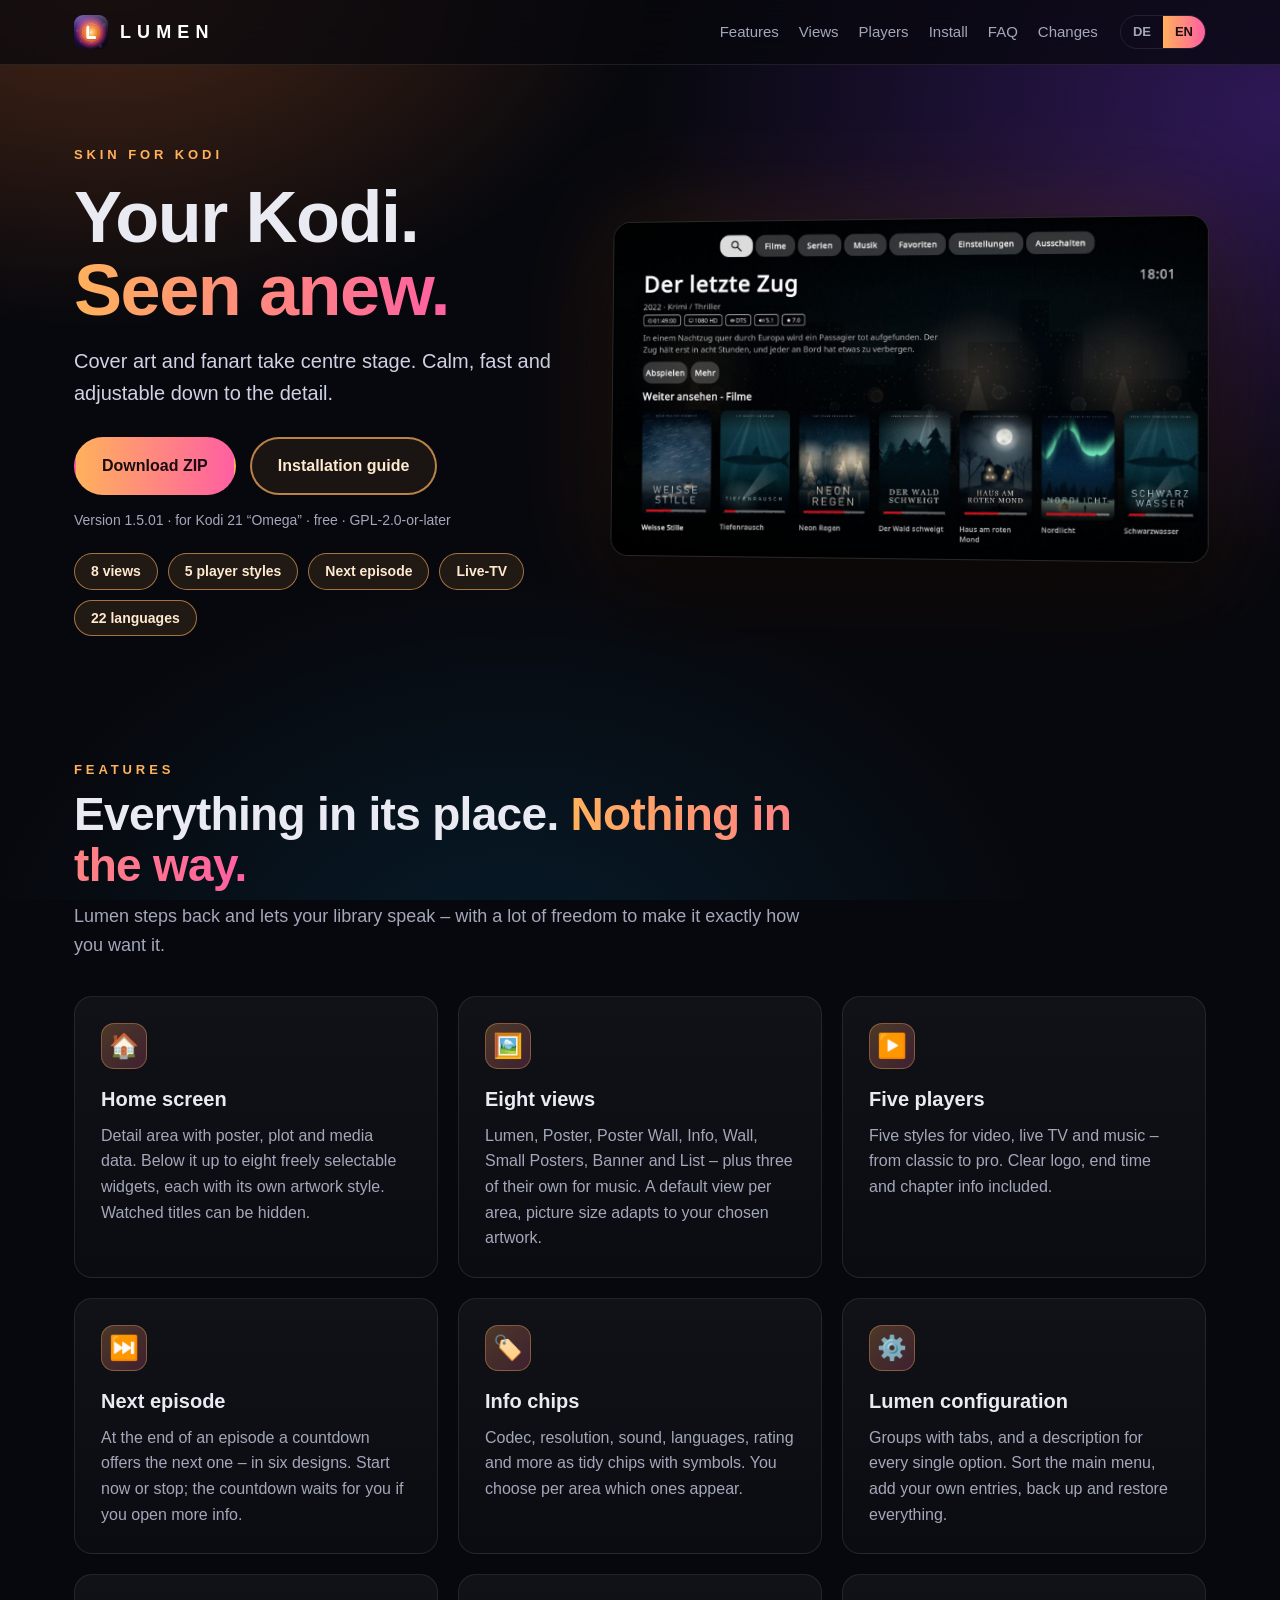
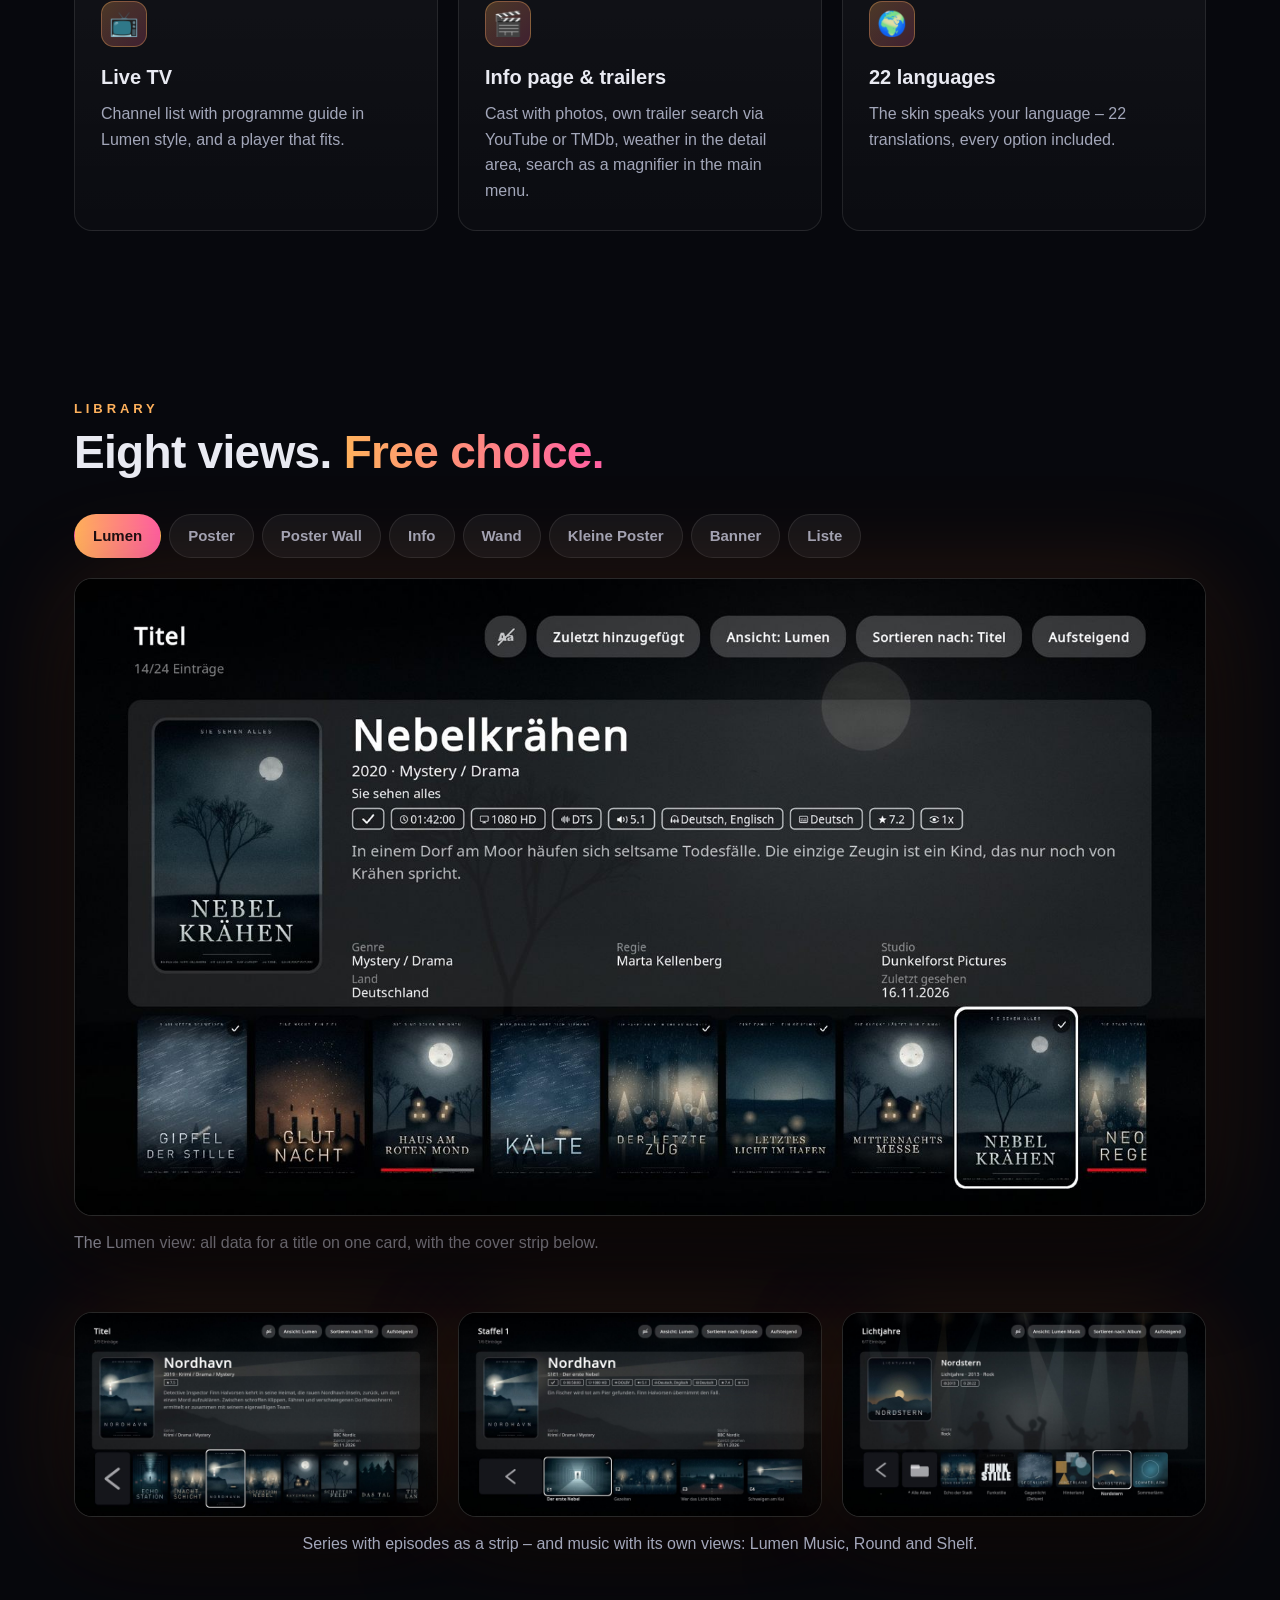
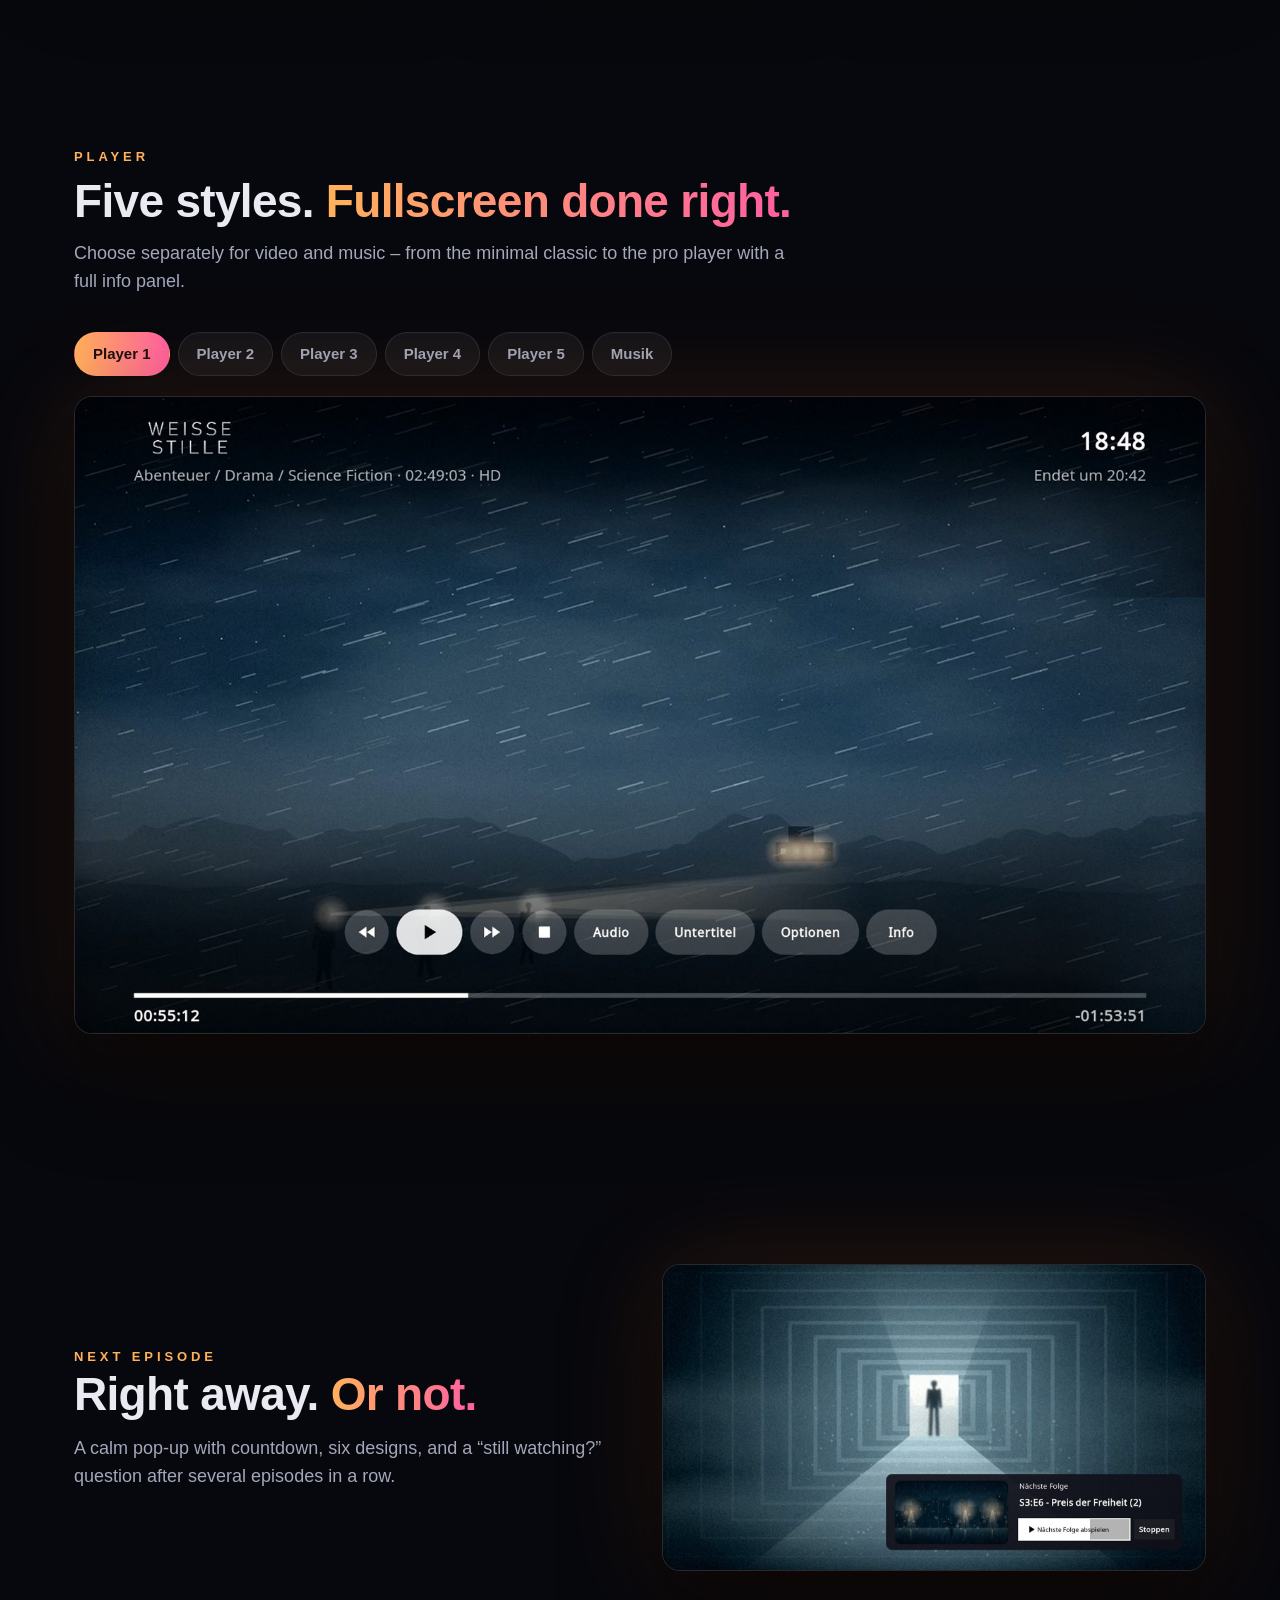
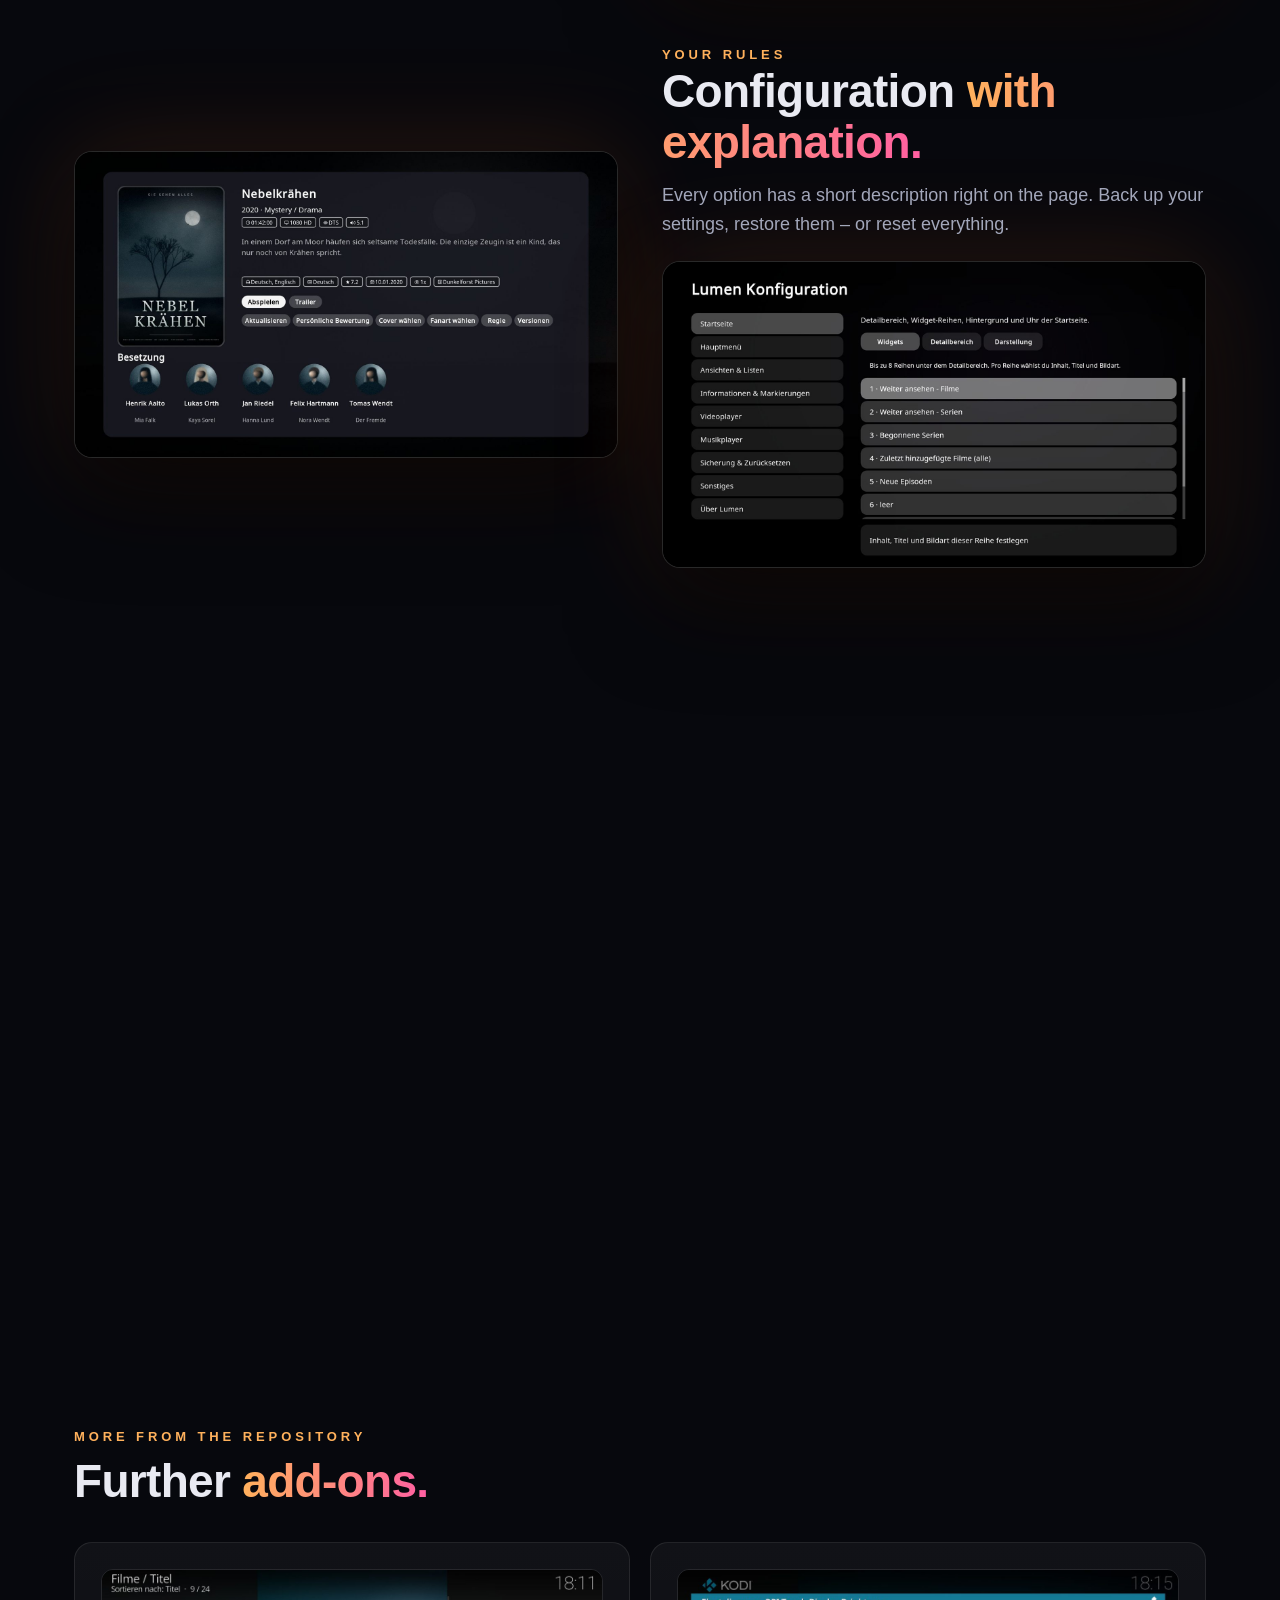
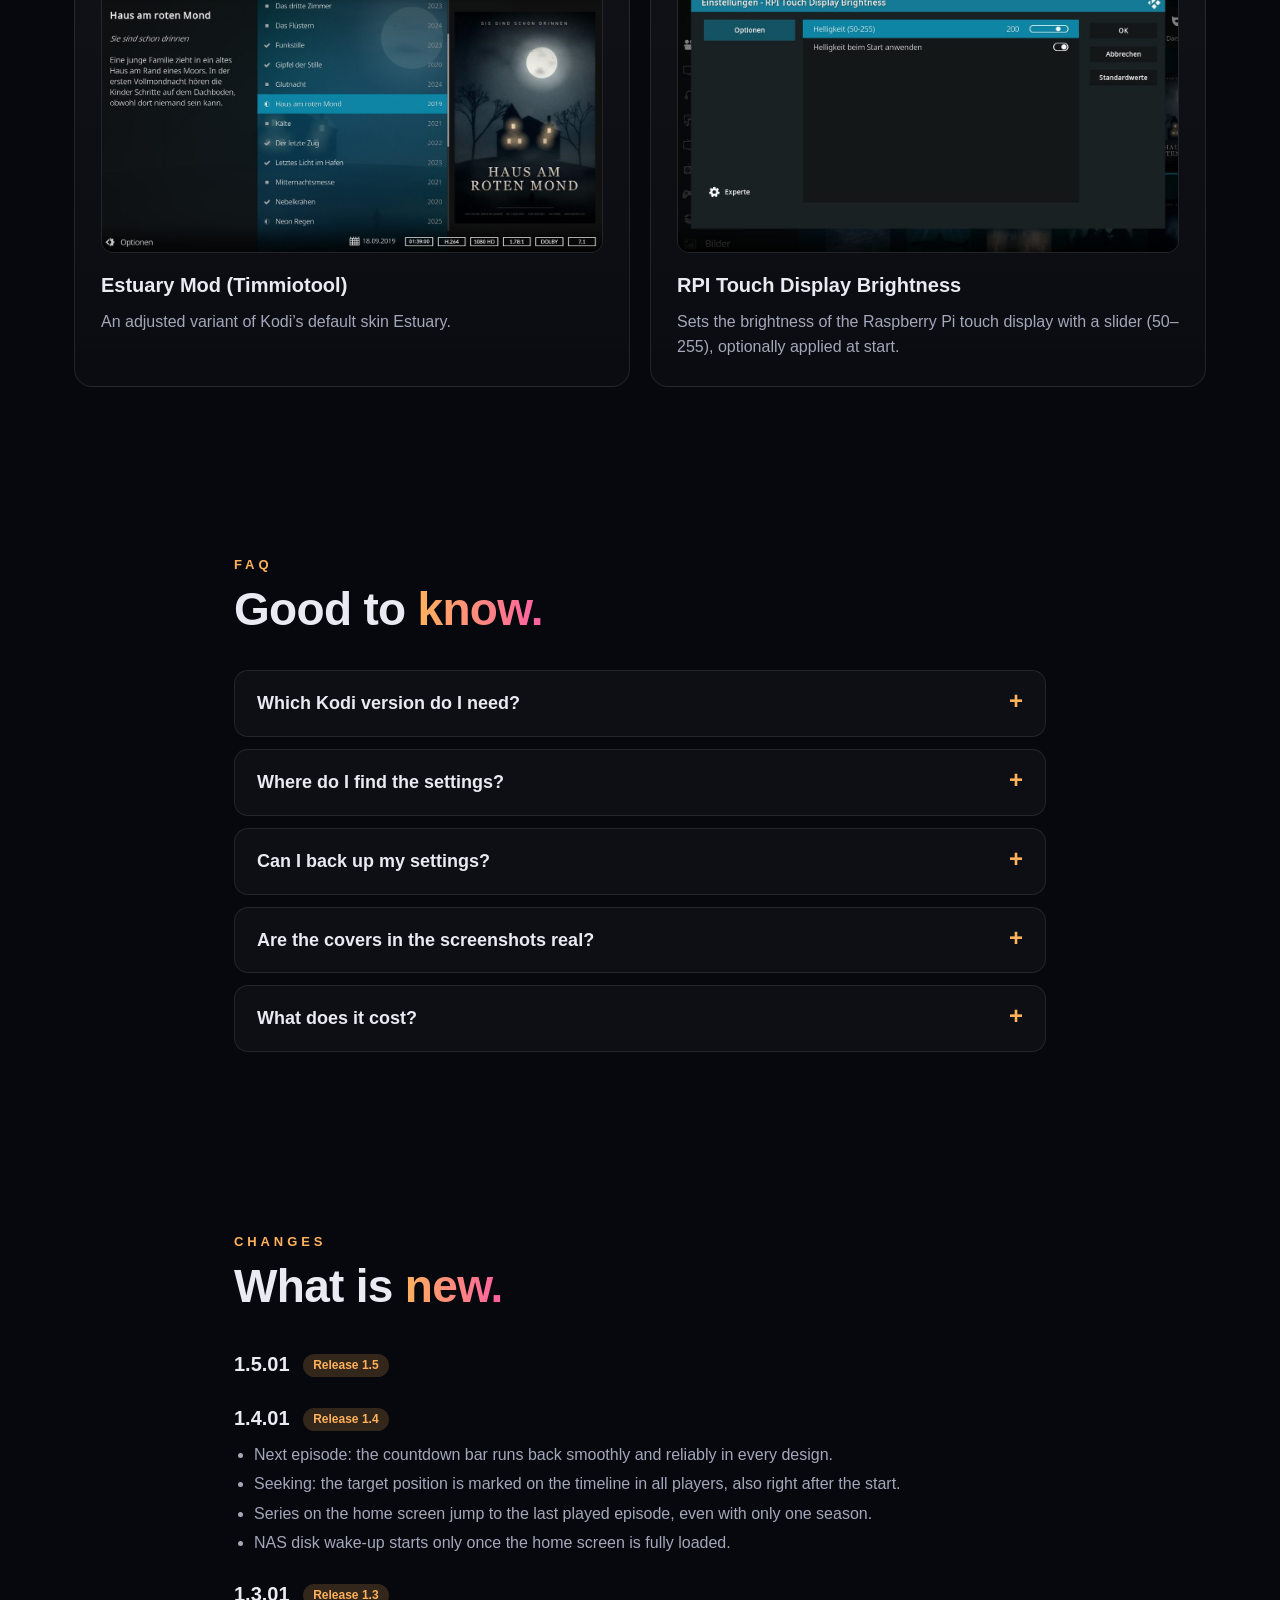
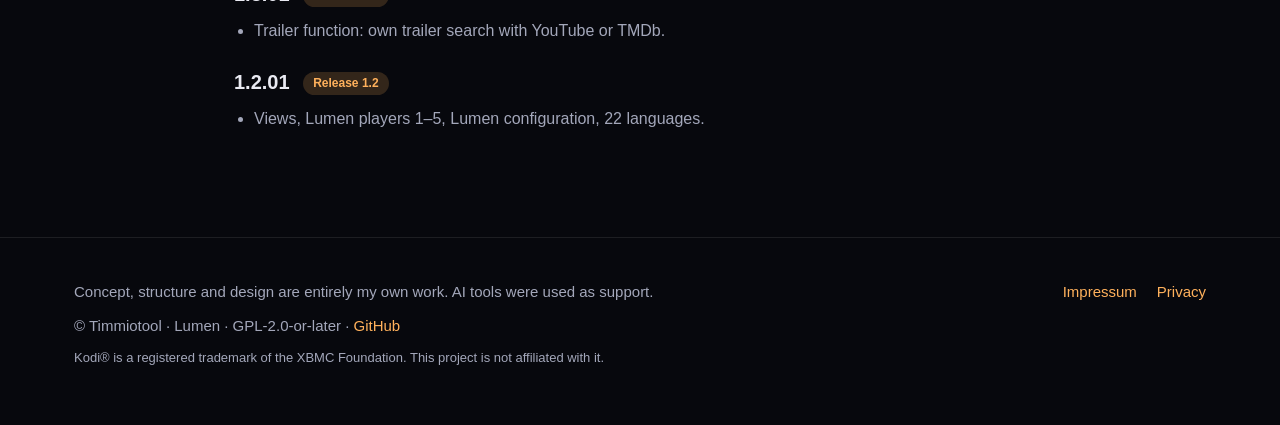
==== index.html @ 222df8b3 "Add files via upload" ====
<!doctype html>
<html lang="de">
<head>
<meta charset="utf-8">
<meta name="viewport" content="width=device-width,initial-scale=1">
<title>Lumen – der Skin für Kodi</title>
<meta name="description" content="Lumen ist ein dunkler, ruhiger Skin für Kodi 21 mit Fokus auf Cover und Fanart: acht Ansichten, fünf Player-Stile, Nächste-Folge-Countdown und eine Konfiguration mit Erklärung zu jeder Option.">
<meta property="og:title" content="Lumen – der Skin für Kodi">
<meta property="og:description" content="Cover und Fanart im Mittelpunkt. Dunkel, ruhig, schnell – und bis ins Detail einstellbar.">
<meta property="og:image" content="img/home.jpg">
<meta name="theme-color" content="#07080d">
<link rel="icon" type="image/png" href="img/favicon.png">
<link rel="stylesheet" href="style.css">
</head>
<body>
<div class="glow"></div>

<nav><div class="wrap">
  <a class="brand" href="#top"><img src="img/logo.png" alt="" width="34" height="34">LUMEN</a>
  <div class="links">
    <a href="#features" data-en="Features">Funktionen</a>
    <a href="#views" data-en="Views">Ansichten</a>
    <a href="#player" data-en="Players">Player</a>
    <a href="#install" data-en="Install">Installation</a>
    <a href="#faq">FAQ</a>
    <a href="#changes" data-en="Changes">Änderungen</a>
  </div>
  <div class="lang" role="group" aria-label="Sprache / Language"><button data-l="de" class="on">DE</button><button data-l="en">EN</button></div>
  <button class="burger" aria-label="Menü">☰</button>
</div></nav>

<header class="hero" id="top"><div class="wrap">
  <div>
    <span class="kick" data-en="Skin for Kodi">Skin für Kodi</span>
    <h1 data-en="Your Kodi.<br><b>Seen anew.</b>">Dein Kodi.<br><b>Neu gesehen.</b></h1>
    <p class="lead" data-en="Cover art and fanart take centre stage. Calm, fast and adjustable down to the detail.">Cover und Fanart im Mittelpunkt. Ruhig, schnell und bis ins Detail einstellbar.</p>
    <div class="cta">
      <a class="btn p" href="https://timmiotool.github.io/kodi-repo/skin.lumen/skin.lumen-1.5.01.zip" data-en="Download ZIP">ZIP herunterladen</a>
      <a class="btn s" href="#install" data-en="Installation guide">Installationsanleitung</a>
    </div>
    <p class="meta" data-en="Version 1.5.01 · for Kodi 21 “Omega” · free · GPL-2.0-or-later">Version 1.5.01 · für Kodi 21 „Omega“ · kostenlos · GPL-2.0-or-later</p>
    <div class="chips"><span class="chip" data-en="8 views">8 Ansichten</span><span class="chip" data-en="5 player styles">5 Player-Stile</span><span class="chip" data-en="Next episode">Nächste Folge</span><span class="chip">Live-TV</span><span class="chip" data-en="22 languages">22 Sprachen</span></div>
  </div>
  <img class="shot" src="img/home.jpg" alt="Lumen Startseite mit Detailbereich und Widgets" width="1600" height="900">
</div></header>

<section id="features"><div class="wrap">
  <div class="sh reveal"><span class="kick" data-en="Features">Funktionen</span>
    <h2 data-en="Everything in its place. <b>Nothing in the way.</b>">Alles an seinem Platz. <b>Nichts im Weg.</b></h2>
    <p data-en="Lumen steps back and lets your library speak – with a lot of freedom to make it exactly how you want it." >Lumen hält sich zurück und lässt deine Bibliothek sprechen – mit viel Freiheit, es genau so einzurichten, wie du es magst.</p></div>
  <div class="grid g3">
    <div class="card reveal"><div class="ico">🏠</div><h3 data-en="Home screen">Startseite</h3><p data-en="Detail area with poster, plot and media data. Below it up to eight freely selectable widgets, each with its own artwork style. Watched titles can be hidden.">Detailbereich mit Poster, Handlung und Mediendaten. Darunter bis zu acht frei wählbare Widgets mit eigener Bildart. Gesehene Titel lassen sich ausblenden.</p></div>
    <div class="card reveal"><div class="ico">🖼️</div><h3 data-en="Eight views">Acht Ansichten</h3><p data-en="Lumen, Poster, Poster Wall, Info, Wall, Small Posters, Banner and List – plus three of their own for music. A default view per area, picture size adapts to your chosen artwork.">Lumen, Poster, Poster Wall, Info, Wand, Kleine Poster, Banner und Liste – dazu drei eigene für Musik. Standardansicht je Bereich, die Bildgröße passt sich der gewählten Bildart an.</p></div>
    <div class="card reveal"><div class="ico">▶️</div><h3 data-en="Five players">Fünf Player</h3><p data-en="Five styles for video, live TV and music – from classic to pro. Clear logo, end time and chapter info included.">Fünf Stile für Video, Live-TV und Musik – von klassisch bis Profi. Mit Clearlogo, Endzeit und Kapitelinfo.</p></div>
    <div class="card reveal"><div class="ico">⏭️</div><h3 data-en="Next episode">Nächste Folge</h3><p data-en="At the end of an episode a countdown offers the next one – in six designs. Start now or stop; the countdown waits for you if you open more info.">Am Ende einer Folge bietet ein Countdown die nächste an – in sechs Designs. Sofort starten oder stoppen; bei „Mehr Infos“ wartet der Countdown auf dich.</p></div>
    <div class="card reveal"><div class="ico">🏷️</div><h3 data-en="Info chips">Info-Chips</h3><p data-en="Codec, resolution, sound, languages, rating and more as tidy chips with symbols. You choose per area which ones appear.">Codec, Auflösung, Ton, Sprachen, Bewertung und mehr als aufgeräumte Chips mit Symbolen. Du wählst je Bereich, welche erscheinen.</p></div>
    <div class="card reveal"><div class="ico">⚙️</div><h3 data-en="Lumen configuration">Lumen Konfiguration</h3><p data-en="Groups with tabs, and a description for every single option. Sort the main menu, add your own entries, back up and restore everything.">Gruppen mit Reitern und eine Beschreibung zu jeder einzelnen Option. Hauptmenü sortieren, eigene Einträge, Sicherung und Wiederherstellung.</p></div>
    <div class="card reveal"><div class="ico">📺</div><h3 data-en="Live TV">Live-TV</h3><p data-en="Channel list with programme guide in Lumen style, and a player that fits.">Senderliste mit Programmführer im Lumen-Stil und ein passender Player.</p></div>
    <div class="card reveal"><div class="ico">🎬</div><h3 data-en="Info page &amp; trailers">Info-Seite &amp; Trailer</h3><p data-en="Cast with photos, own trailer search via YouTube or TMDb, weather in the detail area, search as a magnifier in the main menu.">Besetzung mit Fotos, eigene Trailer-Suche über YouTube oder TMDb, Wetter im Detailbereich, Suche als Lupe im Hauptmenü.</p></div>
    <div class="card reveal"><div class="ico">🌍</div><h3 data-en="22 languages">22 Sprachen</h3><p data-en="The skin speaks your language – 22 translations, every option included.">Der Skin spricht deine Sprache – 22 Übersetzungen, jede Option inklusive.</p></div>
  </div>
</div></section>

<section id="views"><div class="wrap">
  <div class="sh reveal"><span class="kick" data-en="Library">Bibliothek</span>
    <h2 data-en="Eight views. <b>Free choice.</b>">Acht Ansichten. <b>Freie Wahl.</b></h2></div>
  <div data-tabs class="reveal">
    <div class="tabs">
      <button class="tab on" data-img="img/lumen.jpg" data-cde="Die Lumen-Ansicht: alle Daten zu einem Titel auf einer Karte, darunter das Cover-Band." data-cen="The Lumen view: all data for a title on one card, with the cover strip below.">Lumen</button>
      <button class="tab" data-img="img/poster.jpg" data-cde="Poster: klassische Cover-Ansicht mit Gesehen-Häkchen und Fortschrittsbalken." data-cen="Poster: the classic cover view with watched ticks and progress bars.">Poster</button>
      <button class="tab" data-img="img/posterwall.jpg" data-cde="Poster Wall: großes Poster links, Titelband und Handlung daneben." data-cen="Poster Wall: big poster on the left, title strip and plot beside it.">Poster Wall</button>
      <button class="tab" data-img="img/info.jpg" data-cde="Info: Liste links, Details mit Poster und Chips rechts." data-cen="Info: list on the left, details with poster and chips on the right.">Info</button>
      <button class="tab" data-img="img/wand.jpg" data-cde="Wand: Fanart-Kacheln, ideal für Filme mit starken Motiven." data-cen="Wall: fanart tiles, ideal for films with strong imagery.">Wand</button>
      <button class="tab" data-img="img/kleine.jpg" data-cde="Kleine Poster: viele Titel auf einen Blick." data-cen="Small Posters: many titles at a glance.">Kleine Poster</button>
      <button class="tab" data-img="img/banner.jpg" data-cde="Banner: breite Bilder mit Titel und Bewertung." data-cen="Banner: wide images with title and rating.">Banner</button>
      <button class="tab" data-img="img/liste.jpg" data-cde="Liste: schlicht und schnell." data-cen="List: plain and fast.">Liste</button>
    </div>
    <div class="stage"><img class="shot" src="img/lumen.jpg" alt="" width="1600" height="900" loading="lazy"></div>
    <p class="cap"></p>
  </div>
  <div class="grid g3" style="margin-top:34px">
    <img class="shot reveal" src="img/serie.jpg" alt="Serien" loading="lazy" width="1600" height="900">
    <img class="shot reveal" src="img/staffel.jpg" alt="Staffel mit Folgen als Band" loading="lazy" width="1600" height="900">
    <img class="shot reveal" src="img/mus_lumen.jpg" alt="Musik – Lumen Musik" loading="lazy" width="1600" height="900">
  </div>
  <p class="cap" style="text-align:center" data-en="Series with episodes as a strip – and music with its own views: Lumen Music, Round and Shelf." >Serien mit Folgen als Band – und Musik mit eigenen Ansichten: Lumen Musik, Rund und Regal.</p>
</div></section>

<section id="player"><div class="wrap">
  <div class="sh reveal"><span class="kick">Player</span>
    <h2 data-en="Five styles. <b>Fullscreen done right.</b>">Fünf Stile. <b>Auch im Vollbild stimmig.</b></h2>
    <p data-en="Choose separately for video and music – from the minimal classic to the pro player with a full info panel." >Getrennt wählbar für Video und Musik – vom minimalen Klassiker bis zum Profi-Player mit vollem Infopanel.</p></div>
  <div data-tabs class="reveal">
    <div class="tabs">
      <button class="tab on" data-img="img/pl_vid_p1.jpg" data-cde="Player 1 – Lumen: aufgeräumt, mit Titel, Genre, Endzeit und großen Tasten." data-cen="Player 1 – Lumen: tidy, with title, genre, end time and big buttons.">Player 1</button>
      <button class="tab" data-img="img/pl_vid_p2.jpg" data-cde="Player 2 – Stream: schlank mit Fortschrittsleiste." data-cen="Player 2 – Stream: slim with progress bar.">Player 2</button>
      <button class="tab" data-img="img/pl_vid_p3.jpg" data-cde="Player 3 – Apple: Titel und Zeit, Bedienung am unteren Rand." data-cen="Player 3 – Apple: title and time, controls at the bottom.">Player 3</button>
      <button class="tab" data-img="img/pl_vid_p4.jpg" data-cde="Player 4 – Pro: Infopanel mit Poster, Chips, Besetzung und Transportleiste." data-cen="Player 4 – Pro: info panel with poster, chips, cast and transport bar.">Player 4</button>
      <button class="tab" data-img="img/pl_vid_p5.jpg" data-cde="Player 5 – Est: Zeit mittig über der Leiste, Tasten links und rechts." data-cen="Player 5 – Est: time centred above the bar, buttons left and right.">Player 5</button>
      <button class="tab" data-img="img/pl_mus_p2.jpg" data-cde="Auch Musik hat fünf Stile – hier mit Fanart des Interpreten." data-cen="Music has five styles too – here with the artist’s fanart.">Musik</button>
    </div>
    <div class="stage"><img class="shot" src="img/pl_vid_p1.jpg" alt="" width="1600" height="900" loading="lazy"></div>
    <p class="cap"></p>
  </div>
</div></section>

<section><div class="wrap">
  <div class="grid g2" style="align-items:center;gap:44px">
    <div class="reveal"><span class="kick" data-en="Next episode">Nächste Folge</span>
      <h2 data-en="Right away. <b>Or not.</b>">Gleich geht’s <b>weiter.</b></h2>
      <p class="lead" style="margin-top:14px;color:var(--mute);font-size:18px" data-en="A calm pop-up with countdown, six designs, and a “still watching?” question after several episodes in a row.">Ein ruhiges Fenster mit Countdown, sechs Designs und der Nachfrage „Schaust du noch?“ nach mehreren Folgen in Serie.</p></div>
    <img class="shot reveal" src="img/next.jpg" alt="Nächste Folge Countdown" loading="lazy" width="1600" height="900">
  </div>
  <div class="grid g2" style="align-items:center;gap:44px;margin-top:70px">
    <img class="shot reveal" src="img/movieinfo.jpg" alt="Info-Seite mit Besetzung" loading="lazy" width="1600" height="900">
    <div class="reveal"><span class="kick" data-en="Your rules">Deine Regeln</span>
      <h2 data-en="Configuration <b>with explanation.</b>">Konfiguration <b>mit Erklärung.</b></h2>
      <p class="lead" style="margin-top:14px;color:var(--mute);font-size:18px" data-en="Every option has a short description right on the page. Back up your settings, restore them – or reset everything.">Zu jeder Option steht direkt auf der Seite eine kurze Beschreibung. Einstellungen sichern, wiederherstellen – oder alles zurücksetzen.</p>
      <img class="shot" style="margin-top:22px" src="img/cfg_home.jpg" alt="Lumen Konfiguration" loading="lazy" width="1600" height="900"></div>
  </div>
</div></section>

<section id="install"><div class="wrap">
  <div class="sh reveal"><span class="kick" data-en="Installation">Installation</span>
    <h2 data-en="Ready in <b>two minutes.</b>">In zwei Minuten <b>startklar.</b></h2>
    <p data-en="Requires Kodi 21 “Omega”. Global Search, Artist Slideshow and YouTube are installed automatically." >Benötigt Kodi 21 „Omega“. Global Search, Artist Slideshow und YouTube werden automatisch mitinstalliert.</p></div>
  <div class="grid g2" style="gap:28px">
    <div class="card reveal"><h3 data-en="Option A – with the repository (updates included)">Variante A – mit dem Repository (inkl. Updates)</h3>
      <div class="steps" style="margin-top:16px">
        <div class="step"><p data-en="Download the <a href='https://timmiotool.github.io/kodi-repo/repository.timmiotool/repository.timmiotool-1.0.2.zip'>repository ZIP</a>.">Lade die <a href="https://timmiotool.github.io/kodi-repo/repository.timmiotool/repository.timmiotool-1.0.2.zip">Repository-ZIP</a> herunter.</p></div>
        <div class="step"><p data-en="In Kodi: <code>Settings › Add-ons › Install from zip file</code> and select the file (allow unknown sources if asked).">In Kodi: <code>Einstellungen › Add-ons › Aus ZIP-Datei installieren</code> und die Datei wählen (unbekannte Quellen ggf. erlauben).</p></div>
        <div class="step"><p data-en="Then <code>Install from repository › Timmiotool Repository › Look and feel › Skin › Lumen</code>.">Dann <code>Aus Repository installieren › Timmiotool Repository › Oberfläche › Skin › Lumen</code>.</p></div>
        <div class="step"><p data-en="Activate under <code>Settings › Interface › Skin</code>.">Aktivieren unter <code>Einstellungen › Oberfläche › Skin</code>.</p></div>
      </div></div>
    <div class="card reveal"><h3 data-en="Option B – ZIP only">Variante B – nur die ZIP-Datei</h3>
      <div class="steps" style="margin-top:16px">
        <div class="step"><p data-en="Download <a href='https://timmiotool.github.io/kodi-repo/skin.lumen/skin.lumen-1.5.01.zip'>skin.lumen-1.5.01.zip</a>.">Lade <a href="https://timmiotool.github.io/kodi-repo/skin.lumen/skin.lumen-1.5.01.zip">skin.lumen-1.5.01.zip</a> herunter.</p></div>
        <div class="step"><p data-en="<code>Settings › Add-ons › Install from zip file</code> and pick the file.">Unter <code>Einstellungen › Add-ons › Aus ZIP-Datei installieren</code> die Datei wählen.</p></div>
        <div class="step"><p data-en="Activate under <code>Settings › Interface › Skin › “Lumen”</code>.">Unter <code>Einstellungen › Oberfläche › Skin</code> „Lumen“ aktivieren.</p></div>
      </div>
      <p class="meta" style="margin-top:14px" data-en="Without the repository you update manually.">Ohne Repository aktualisierst du von Hand.</p></div>
  </div>
</div></section>

<section class="more"><div class="wrap">
  <div class="sh reveal"><span class="kick" data-en="More from the repository">Mehr aus dem Repository</span>
    <h2 data-en="Further <b>add-ons.</b>">Weitere <b>Add-ons.</b></h2></div>
  <div class="grid g2">
    <div class="card reveal"><img src="img/estuary.jpg" alt="Estuary Mod" loading="lazy" width="1200" height="675"><h3>Estuary Mod (Timmiotool)</h3><p data-en="An adjusted variant of Kodi’s default skin Estuary.">Eine angepasste Variante der Kodi-Standardoberfläche Estuary.</p></div>
    <div class="card reveal"><img src="img/rpi.jpg" alt="RPI Touch Display Brightness" loading="lazy" width="1200" height="675"><h3>RPI Touch Display Brightness</h3><p data-en="Sets the brightness of the Raspberry Pi touch display with a slider (50–255), optionally applied at start.">Stellt die Helligkeit des Raspberry-Pi-Touch-Displays per Regler ein (50–255), auf Wunsch beim Start.</p></div>
  </div>
</div></section>

<section id="faq"><div class="wrap" style="max-width:860px">
  <div class="sh reveal"><span class="kick">FAQ</span><h2 data-en="Good to <b>know.</b>">Gut zu <b>wissen.</b></h2></div>
  <details class="reveal"><summary data-en="Which Kodi version do I need?">Welche Kodi-Version brauche ich?</summary><p data-en="Lumen is made for Kodi 21 “Omega”." >Lumen ist für Kodi 21 „Omega“ gemacht.</p></details>
  <details class="reveal"><summary data-en="Where do I find the settings?">Wo finde ich die Einstellungen?</summary><p data-en="In Kodi under Settings › Interface › Skin › Settings you will find the “Lumen configuration”, grouped with tabs and a description for every option." >In Kodi unter Einstellungen › Oberfläche › Skin › Einstellungen findest du die „Lumen Konfiguration“ – in Gruppen mit Reitern und mit Beschreibung zu jeder Option.</p></details>
  <details class="reveal"><summary data-en="Can I back up my settings?">Kann ich meine Einstellungen sichern?</summary><p data-en="Yes. The configuration has a group “Backup &amp; reset”: export and import your settings, or reset everything.">Ja. Die Konfiguration hat die Gruppe „Sicherung &amp; Zurücksetzen“: Einstellungen exportieren und importieren oder alles zurücksetzen.</p></details>
  <details class="reveal"><summary data-en="Are the covers in the screenshots real?">Sind die Cover in den Screenshots echt?</summary><p data-en="No. All titles, covers, fanart and photos shown here are fictional and were created for these pages." >Nein. Alle hier gezeigten Titel, Cover, Fanart und Bilder sind frei erfunden und extra für diese Seiten erstellt.</p></details>
  <details class="reveal"><summary data-en="What does it cost?">Was kostet das?</summary><p data-en="Lumen is free and published under the GPL-2.0-or-later.">Lumen ist kostenlos und steht unter der GPL-2.0-or-later.</p></details>
</div></section>

<section id="changes"><div class="wrap log" style="max-width:860px">
  <div class="sh reveal"><span class="kick" data-en="Changes">Änderungen</span><h2 data-en="What is <b>new.</b>">Was ist <b>neu.</b></h2></div>
  <div class="reveal"><h3>1.5.01 <span class="badge">Release 1.5</span></h3>
  <h3 style="margin-top:22px">1.4.01 <span class="badge">Release 1.4</span></h3>
  <ul>
    <li data-en="Next episode: the countdown bar runs back smoothly and reliably in every design.">Nächste Folge: Der Balken läuft in jedem Design gleichmäßig und zuverlässig zurück.</li>
    <li data-en="Seeking: the target position is marked on the timeline in all players, also right after the start.">Spulen: Die Zielposition wird in allen Playern auf der Zeitleiste markiert, auch direkt nach dem Start.</li>
    <li data-en="Series on the home screen jump to the last played episode, even with only one season.">Serien auf der Startseite springen auf die zuletzt gespielte Folge, auch bei nur einer Staffel.</li>
    <li data-en="NAS disk wake-up starts only once the home screen is fully loaded.">NAS-Platten aufwecken startet erst, wenn die Startseite komplett geladen ist.</li>
  </ul>
  <h3>1.3.01 <span class="badge">Release 1.3</span></h3>
  <ul><li data-en="Trailer function: own trailer search with YouTube or TMDb.">Trailer-Funktion: eigene Trailer-Suche mit YouTube oder TMDb.</li></ul>
  <h3>1.2.01 <span class="badge">Release 1.2</span></h3>
  <ul><li data-en="Views, Lumen players 1–5, Lumen configuration, 22 languages." >Ansichten, Lumen Player 1–5, Lumen Konfiguration, 22 Sprachen.</li></ul></div>
</div></section>

<footer><div class="wrap">
  <div><p data-en="Concept, structure and design are entirely my own work. AI tools were used as support.">Konzept, Struktur und Design stammen vollständig aus eigener Hand. KI-Werkzeuge wurden unterstützend eingesetzt.</p>
  <p style="margin-top:10px">© Timmiotool · Lumen · GPL-2.0-or-later · <a href="https://github.com/Timmiotool/kodi-repo">GitHub</a></p>
  <p style="margin-top:10px;font-size:13px" data-en="Kodi® is a registered trademark of the XBMC Foundation. This project is not affiliated with it.">Kodi® ist eine eingetragene Marke der XBMC Foundation. Dieses Projekt steht in keiner Verbindung zu ihr.</p></div>
  <div class="fl"><a href="impressum.html">Impressum</a><a href="datenschutz.html" data-en="Privacy">Datenschutz</a></div>
</div></footer>
<script src="app.js"></script>
</body>
</html>
---- style.css ----
:root{--bg:#07080d;--bg2:#0d0f17;--card:#12141e;--line:rgba(255,255,255,.09);--text:#e9eaf2;--mute:#a3a7ba;--acc:#ffb15c;--acc2:#ff5fa2;--vio:#8a3cff;--r:18px;--max:1180px}
*{box-sizing:border-box;margin:0;padding:0}
html{scroll-behavior:smooth;scroll-padding-top:76px}
body{font-family:"Segoe UI","Noto Sans","Helvetica Neue",Arial,sans-serif;background:var(--bg);color:var(--text);line-height:1.6;-webkit-font-smoothing:antialiased;overflow-x:hidden}
img{max-width:100%;height:auto;display:block}
a{color:var(--acc);text-decoration:none}a:hover{text-decoration:underline}
.wrap{max-width:var(--max);margin:0 auto;padding:0 24px}
.glow{position:fixed;inset:0;z-index:-1;background:radial-gradient(900px 600px at 8% -5%,rgba(255,122,48,.28),transparent 62%),radial-gradient(1000px 700px at 100% 12%,rgba(138,60,255,.30),transparent 64%),radial-gradient(900px 700px at 40% 110%,rgba(0,170,255,.12),transparent 60%),var(--bg)}
/* nav */
nav{position:sticky;top:0;z-index:30;backdrop-filter:blur(16px);background:rgba(7,8,13,.72);border-bottom:1px solid var(--line)}
nav .wrap{display:flex;align-items:center;gap:22px;height:64px}
.brand{display:flex;align-items:center;gap:12px;color:#fff;font-weight:800;letter-spacing:.34em;font-size:18px}
.brand img{width:34px;height:34px;border-radius:9px}
.brand:hover{text-decoration:none}
.links{display:flex;gap:20px;margin-left:auto;font-size:15px}
.links a{color:var(--mute)}.links a:hover{color:#fff;text-decoration:none}
.lang{display:flex;border:1px solid var(--line);border-radius:99px;overflow:hidden}
.lang button{background:none;border:0;color:var(--mute);padding:6px 12px;font:inherit;font-size:13px;font-weight:700;cursor:pointer}
.lang button.on{background:linear-gradient(90deg,var(--acc),var(--acc2));color:#1a0d12}
.burger{display:none;background:none;border:1px solid var(--line);color:#fff;border-radius:10px;padding:6px 10px;font-size:18px;cursor:pointer}
/* hero */
.hero{padding:76px 0 40px}
.hero .wrap{display:grid;grid-template-columns:1fr 1.25fr;gap:44px;align-items:center}
.kick{font-weight:800;letter-spacing:.3em;font-size:13px;color:var(--acc);text-transform:uppercase}
h1{font-size:clamp(40px,6vw,72px);line-height:1.02;font-weight:900;letter-spacing:-.02em;margin:14px 0 18px}
h1 b{background:linear-gradient(90deg,var(--acc),var(--acc2));-webkit-background-clip:text;background-clip:text;color:transparent}
.lead{font-size:20px;color:#cfd2e3;max-width:34em}
.cta{display:flex;flex-wrap:wrap;gap:14px;margin:28px 0 14px}
.btn{display:inline-block;padding:14px 26px;border-radius:99px;font-weight:700;font-size:16px;border:2px solid transparent;cursor:pointer}
.btn:hover{text-decoration:none;transform:translateY(-1px)}
.btn.p{background:linear-gradient(90deg,var(--acc),var(--acc2));color:#1a0d12}
.btn.s{border-color:rgba(255,177,92,.7);color:#ffe9cf;background:rgba(255,177,92,.08)}
.meta{color:var(--mute);font-size:14px}
.shot{border-radius:var(--r);border:1px solid rgba(255,255,255,.16);box-shadow:0 40px 90px rgba(0,0,0,.65),0 0 110px rgba(255,122,48,.16);background:#000}
.hero .shot{transform:perspective(2200px) rotateY(-9deg) rotateX(2deg)}
.chips{display:flex;flex-wrap:wrap;gap:10px;margin-top:22px}
.chip{border:1px solid rgba(255,177,92,.6);background:rgba(255,177,92,.1);color:#ffe9cf;padding:6px 16px;border-radius:99px;font-size:14px;font-weight:600}
/* sections */
section{padding:84px 0}
.sh{max-width:46em;margin-bottom:36px}
.sh .kick{display:block;margin-bottom:8px}
h2{font-size:clamp(30px,4vw,46px);line-height:1.1;font-weight:900;letter-spacing:-.015em}
h2 b{background:linear-gradient(90deg,var(--acc),var(--acc2));-webkit-background-clip:text;background-clip:text;color:transparent}
.sh p{color:var(--mute);margin-top:12px;font-size:18px}
.grid{display:grid;gap:20px}
.g3{grid-template-columns:repeat(3,1fr)}.g2{grid-template-columns:repeat(2,1fr)}.g4{grid-template-columns:repeat(4,1fr)}
.card{background:linear-gradient(180deg,rgba(255,255,255,.045),rgba(255,255,255,.02));border:1px solid var(--line);border-radius:var(--r);padding:26px}
.card h3{font-size:20px;margin-bottom:8px}
.card p{color:var(--mute);font-size:16px}
.ico{width:46px;height:46px;border-radius:13px;display:grid;place-items:center;font-size:24px;margin-bottom:14px;background:linear-gradient(135deg,rgba(255,177,92,.25),rgba(255,95,162,.2));border:1px solid rgba(255,177,92,.35)}
/* tabs */
.tabs{display:flex;flex-wrap:wrap;gap:8px;margin-bottom:20px}
.tab{background:rgba(255,255,255,.05);border:1px solid var(--line);color:var(--mute);padding:9px 18px;border-radius:99px;font:inherit;font-size:15px;font-weight:600;cursor:pointer}
.tab.on{background:linear-gradient(90deg,var(--acc),var(--acc2));color:#1a0d12;border-color:transparent}
.stage{position:relative}.stage img{width:100%;cursor:zoom-in}
.cap{margin-top:14px;color:var(--mute);font-size:16px;min-height:3em}
/* gallery */
.gal{display:grid;grid-template-columns:repeat(4,1fr);gap:14px}
.gal img{border-radius:12px;border:1px solid var(--line);cursor:zoom-in;transition:.2s;aspect-ratio:16/9;object-fit:cover}
.gal img:hover{transform:scale(1.03);border-color:rgba(255,177,92,.6)}
.lb{position:fixed;inset:0;z-index:100;background:rgba(3,4,8,.92);display:none;place-items:center;padding:24px;cursor:zoom-out}
.lb.on{display:grid}.lb img{max-height:92vh;border-radius:12px;box-shadow:0 30px 90px #000}
/* steps */
.steps{counter-reset:s;display:grid;gap:14px}
.step{counter-increment:s;display:grid;grid-template-columns:44px 1fr;gap:16px;align-items:start}
.step::before{content:counter(s);width:44px;height:44px;border-radius:50%;display:grid;place-items:center;font-weight:800;color:#1a0d12;background:linear-gradient(135deg,var(--acc),var(--acc2))}
.step p{color:#cfd2e3}
code{background:rgba(255,255,255,.08);padding:2px 8px;border-radius:7px;font-family:Consolas,monospace;font-size:.92em;color:#ffe9cf;overflow-wrap:break-word}
/* faq */
details{border:1px solid var(--line);border-radius:14px;background:rgba(255,255,255,.03);padding:0 22px;margin-bottom:12px}
summary{cursor:pointer;padding:18px 0;font-weight:700;font-size:18px;list-style:none;display:flex;justify-content:space-between;gap:12px}
summary::after{content:"+";color:var(--acc);font-size:24px;line-height:1}
details[open] summary::after{content:"–"}
details p{color:var(--mute);padding:0 0 18px}
/* changelog */
.log h3{font-size:20px;margin:0 0 8px}.log ul{margin:0 0 22px 20px;color:var(--mute)}.log li{margin:4px 0}
.badge{display:inline-block;margin-left:8px;font-size:12px;font-weight:800;padding:2px 10px;border-radius:99px;background:rgba(255,177,92,.18);color:var(--acc);vertical-align:middle}
.more .card img{border-radius:12px;margin-bottom:16px;border:1px solid var(--line)}
footer{border-top:1px solid var(--line);padding:42px 0 60px;color:var(--mute);font-size:15px}
footer .wrap{display:flex;flex-wrap:wrap;gap:18px 40px;justify-content:space-between}
footer p{max-width:46em}footer nav{all:unset}
.fl{display:flex;gap:20px}
.reveal{opacity:0;transform:translateY(22px);transition:.7s ease}.reveal.in{opacity:1;transform:none}
.page{padding:60px 0 80px;max-width:820px}.page h1{font-size:40px}.page h2{font-size:24px;margin:30px 0 8px}.page p,.page li{color:#cfd2e3;margin:8px 0}.page ul{margin-left:22px}
.todo{background:rgba(255,95,95,.12);border:1px dashed rgba(255,120,120,.6);padding:2px 8px;border-radius:6px;color:#ffc9c9}
@media(max-width:900px){.hero .wrap{grid-template-columns:1fr}.hero .shot{transform:none}.g3,.g4{grid-template-columns:1fr 1fr}.gal{grid-template-columns:repeat(2,1fr)}.links{display:none;position:absolute;top:64px;left:0;right:0;background:rgba(7,8,13,.97);flex-direction:column;padding:18px 24px;gap:16px;border-bottom:1px solid var(--line)}.links.open{display:flex}.burger{display:block;margin-left:auto}.lang{margin-left:0}}
@media(max-width:600px){.g2,.g3,.g4{grid-template-columns:1fr}section{padding:56px 0}.wrap{padding:0 18px}.hero{padding-top:44px}.lead{font-size:18px}}
@media(prefers-reduced-motion:reduce){*{transition:none!important;scroll-behavior:auto!important}.reveal{opacity:1;transform:none}}
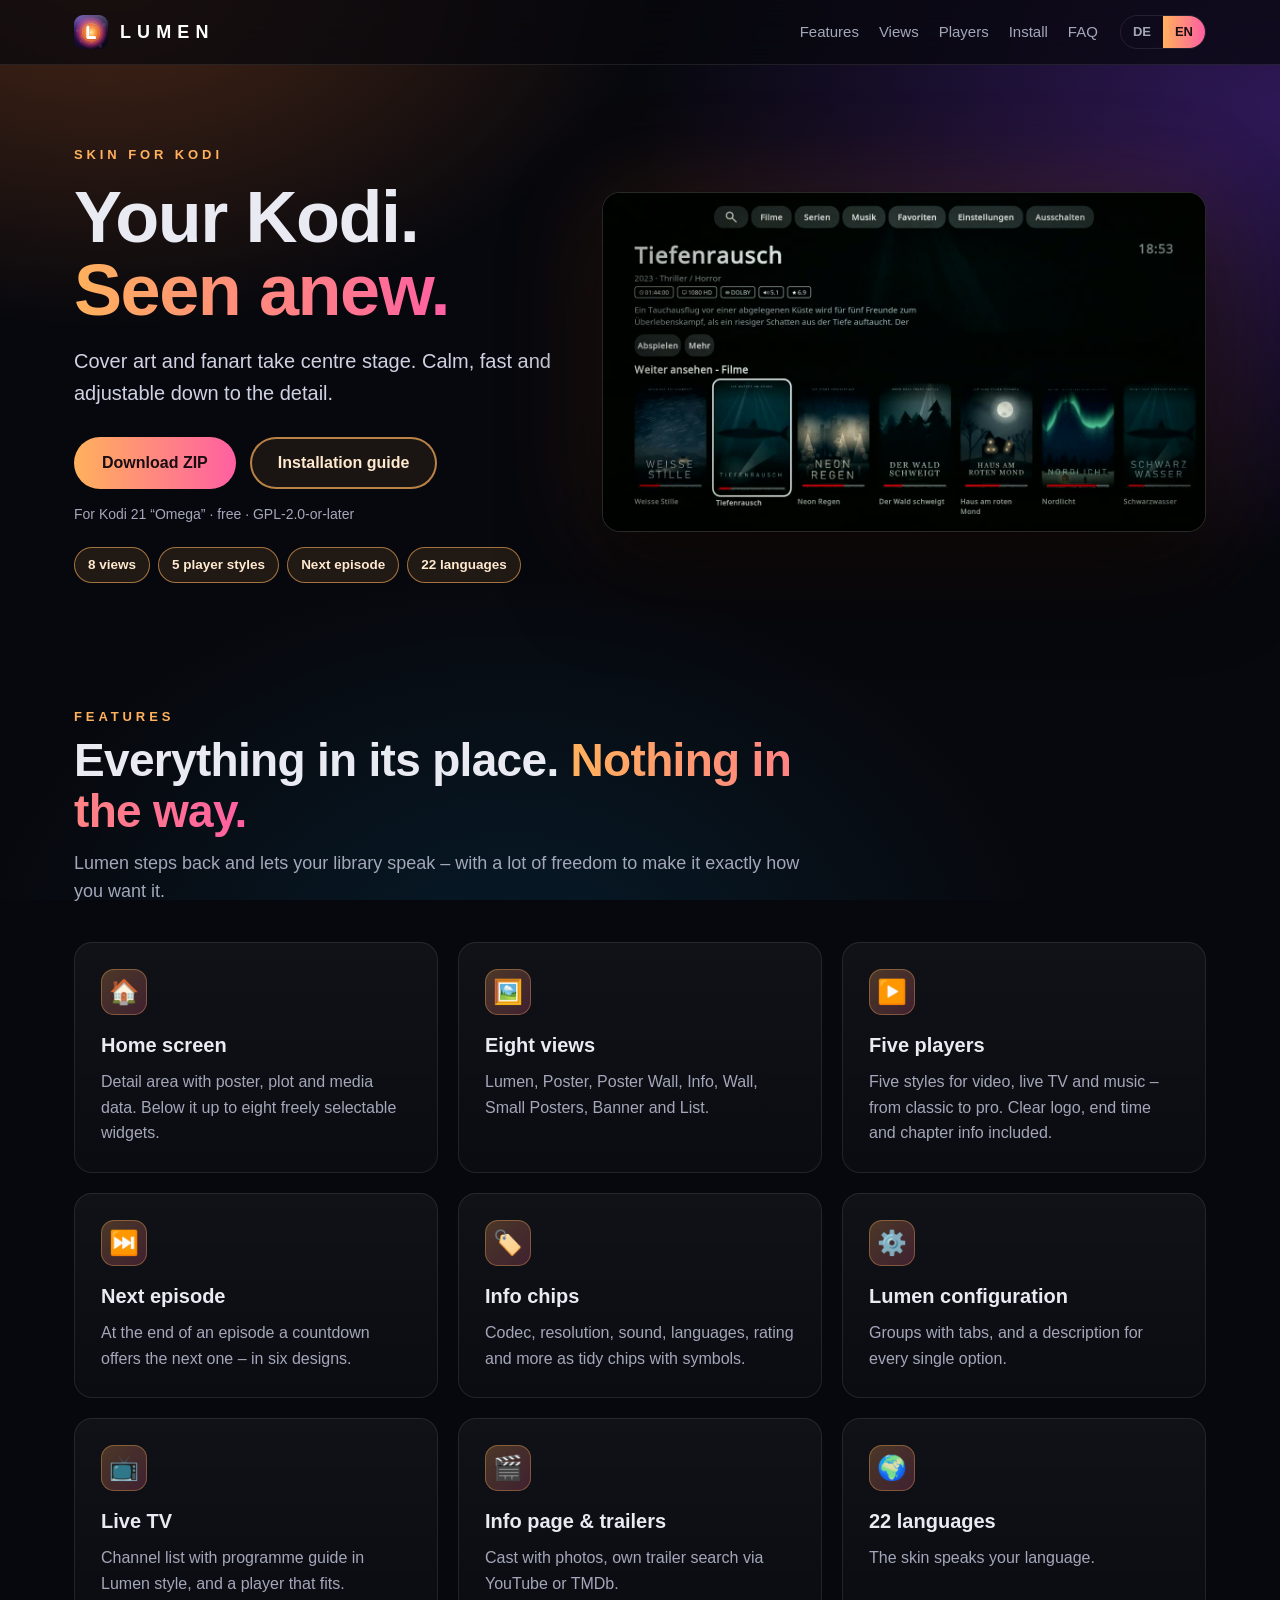
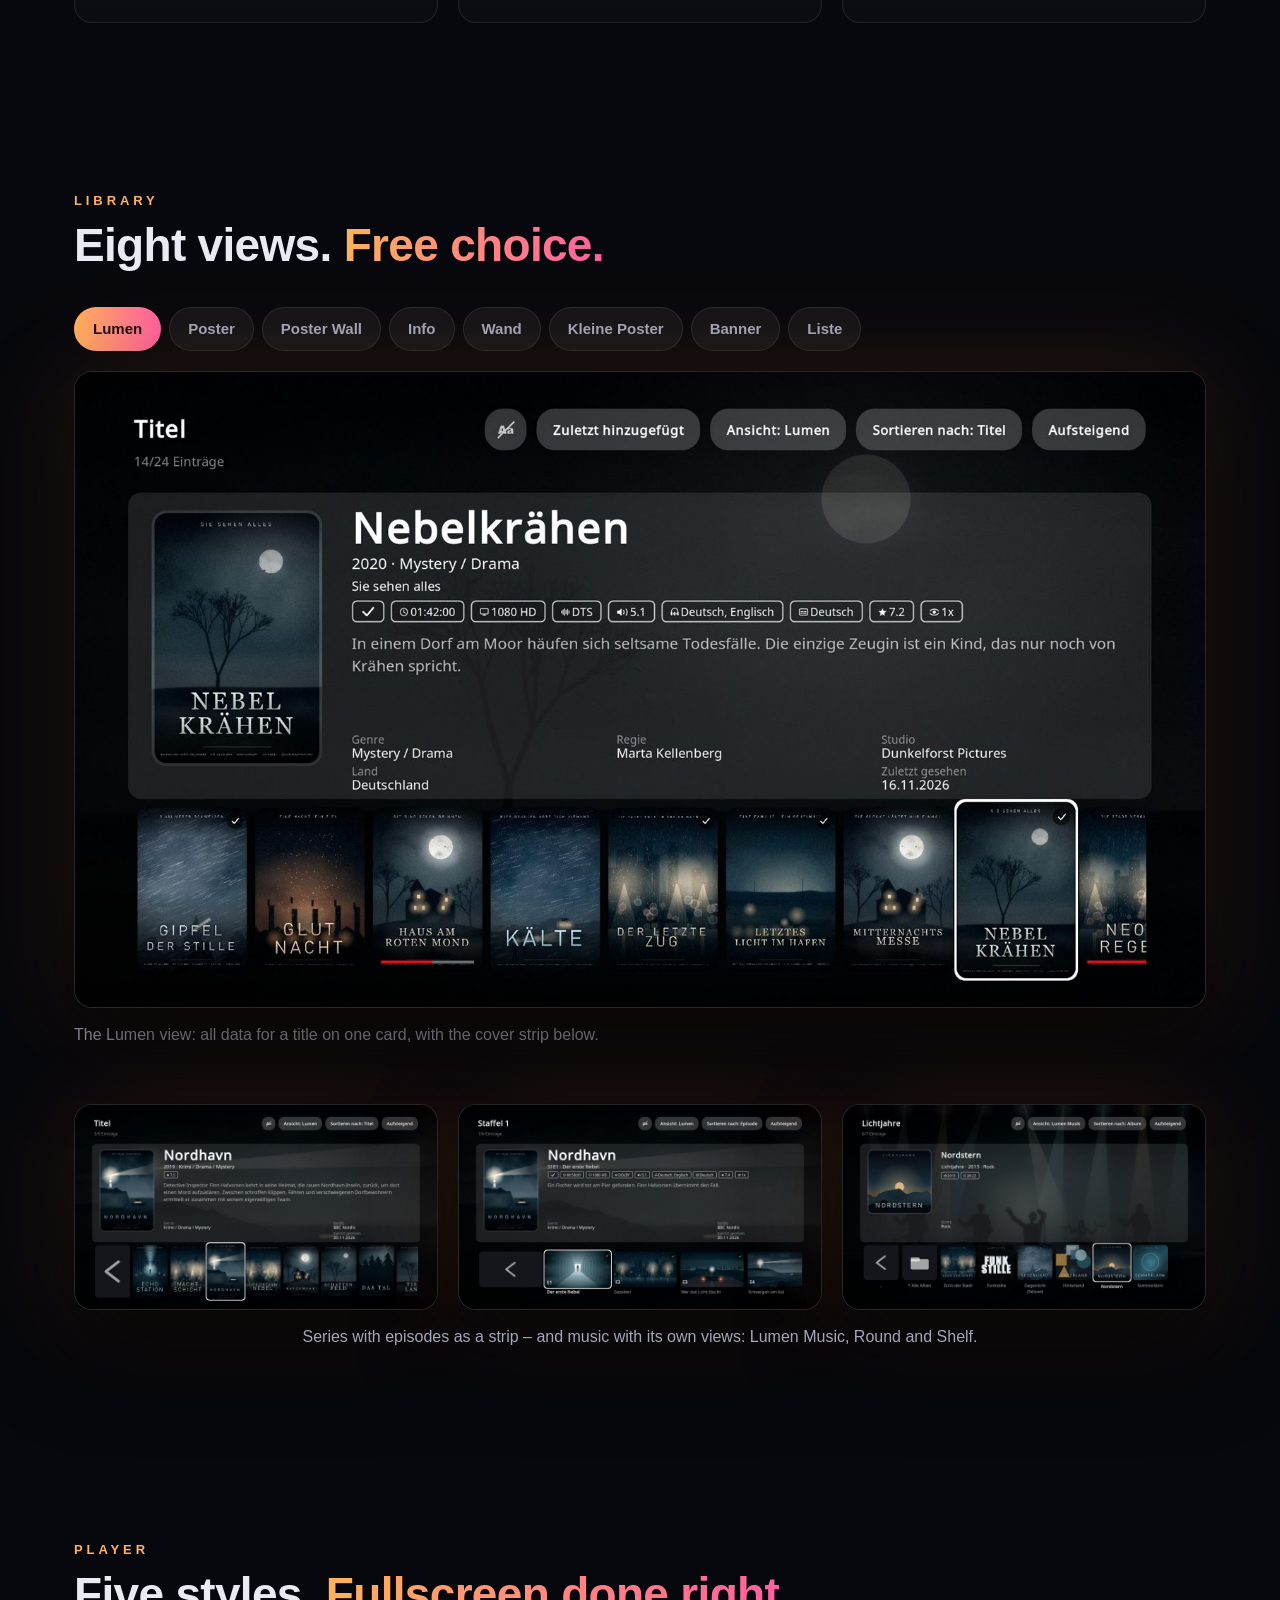
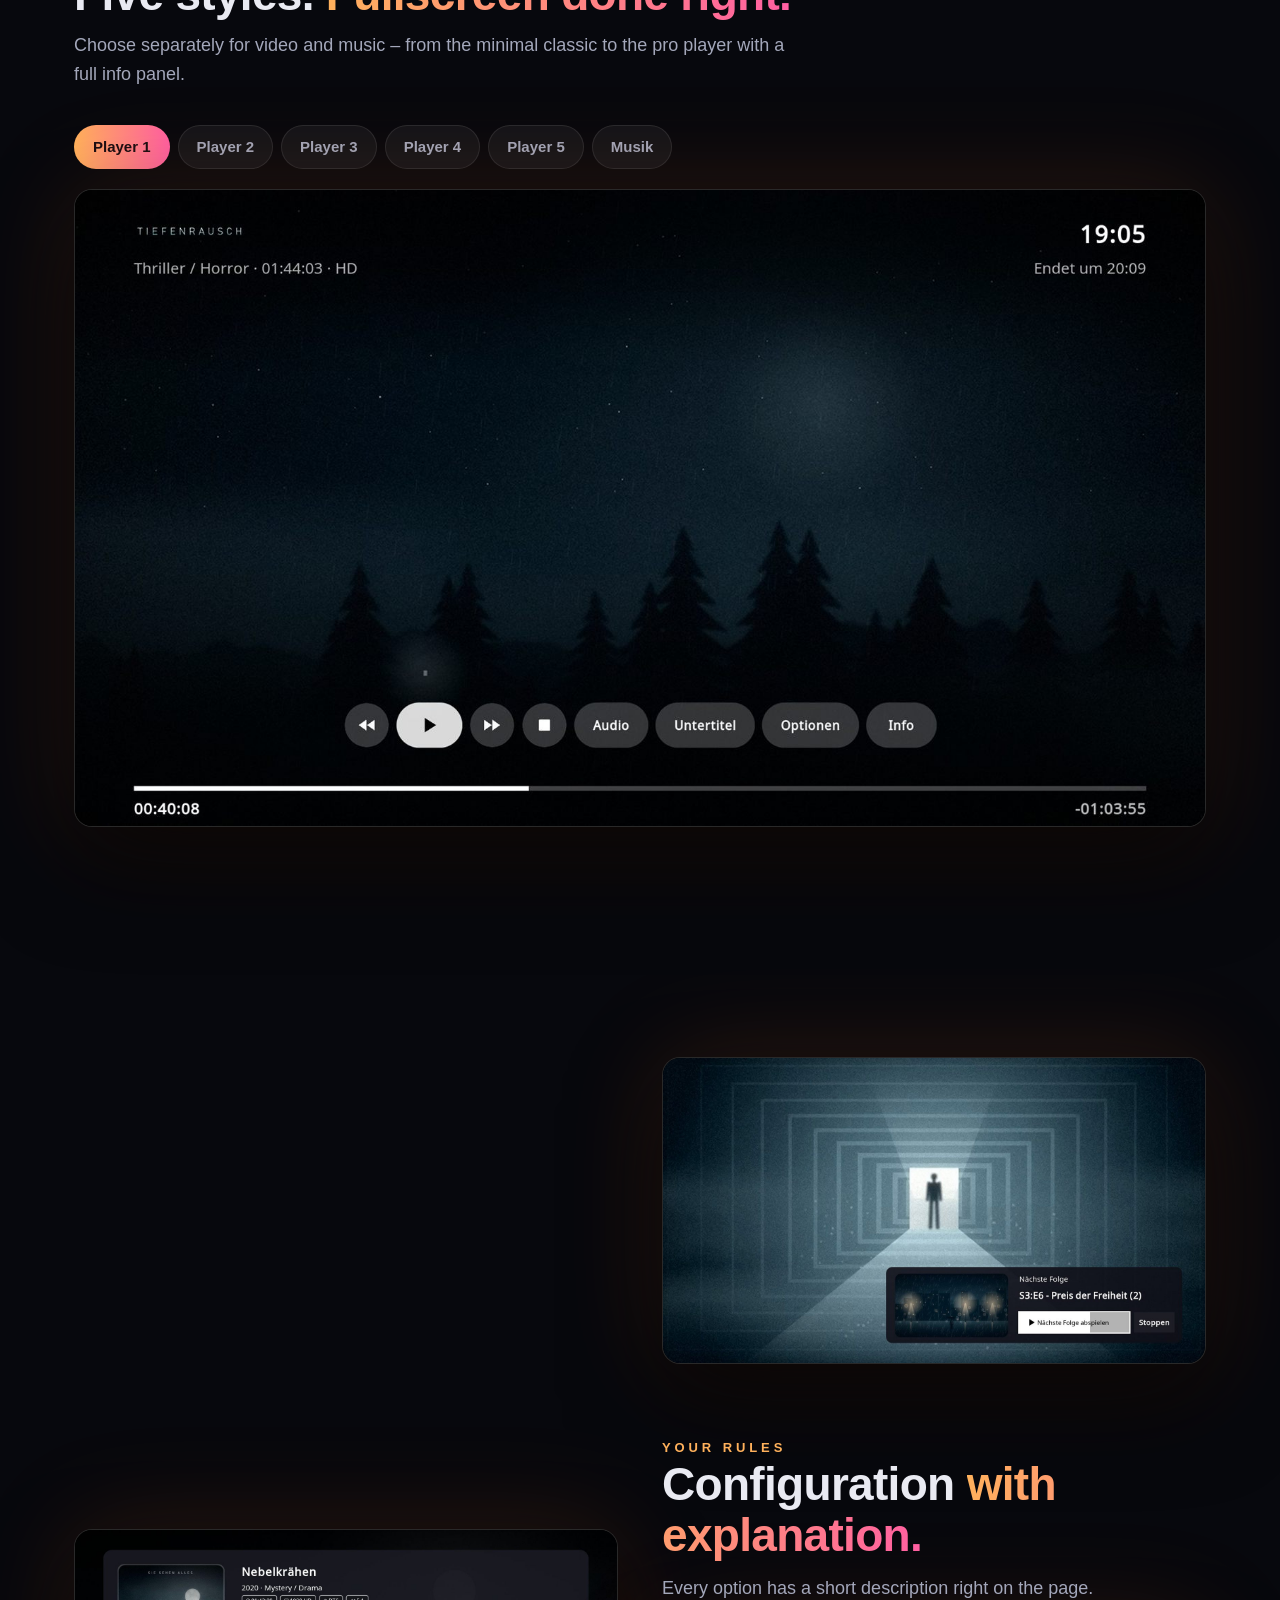
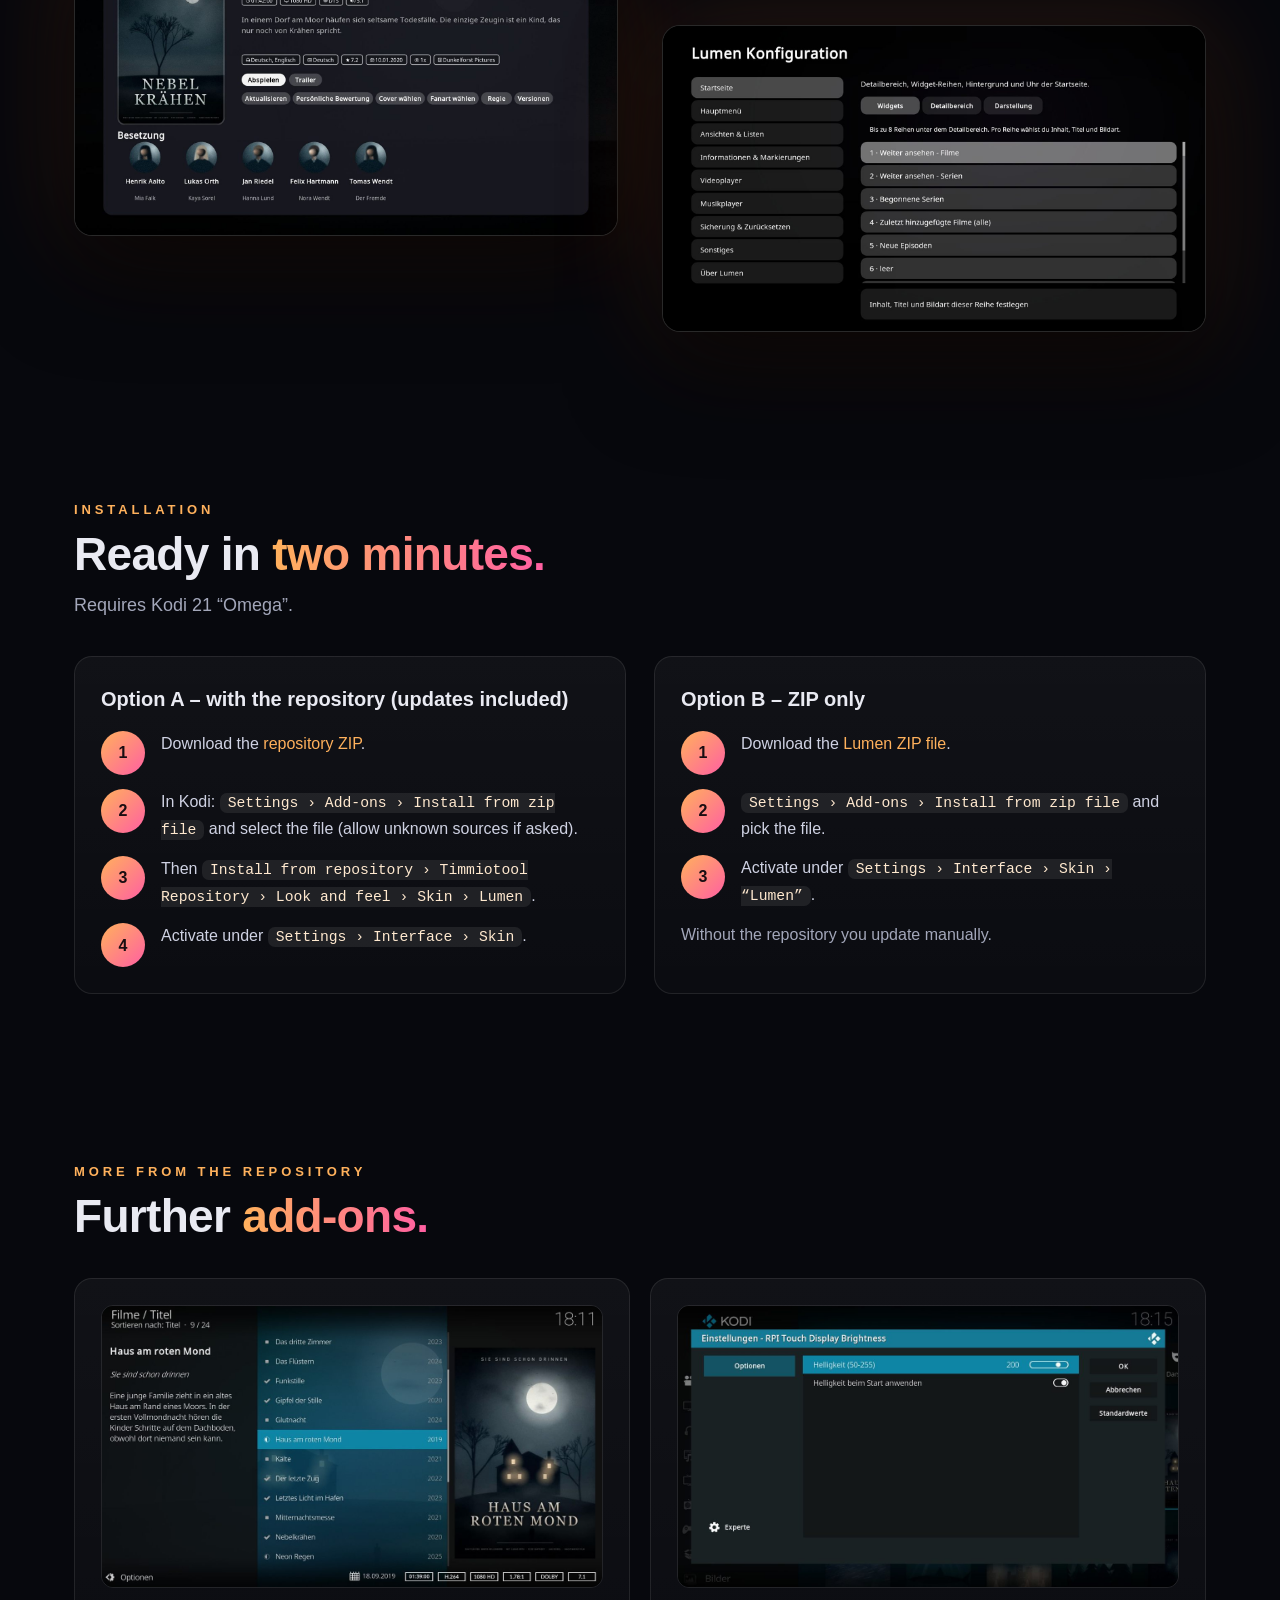
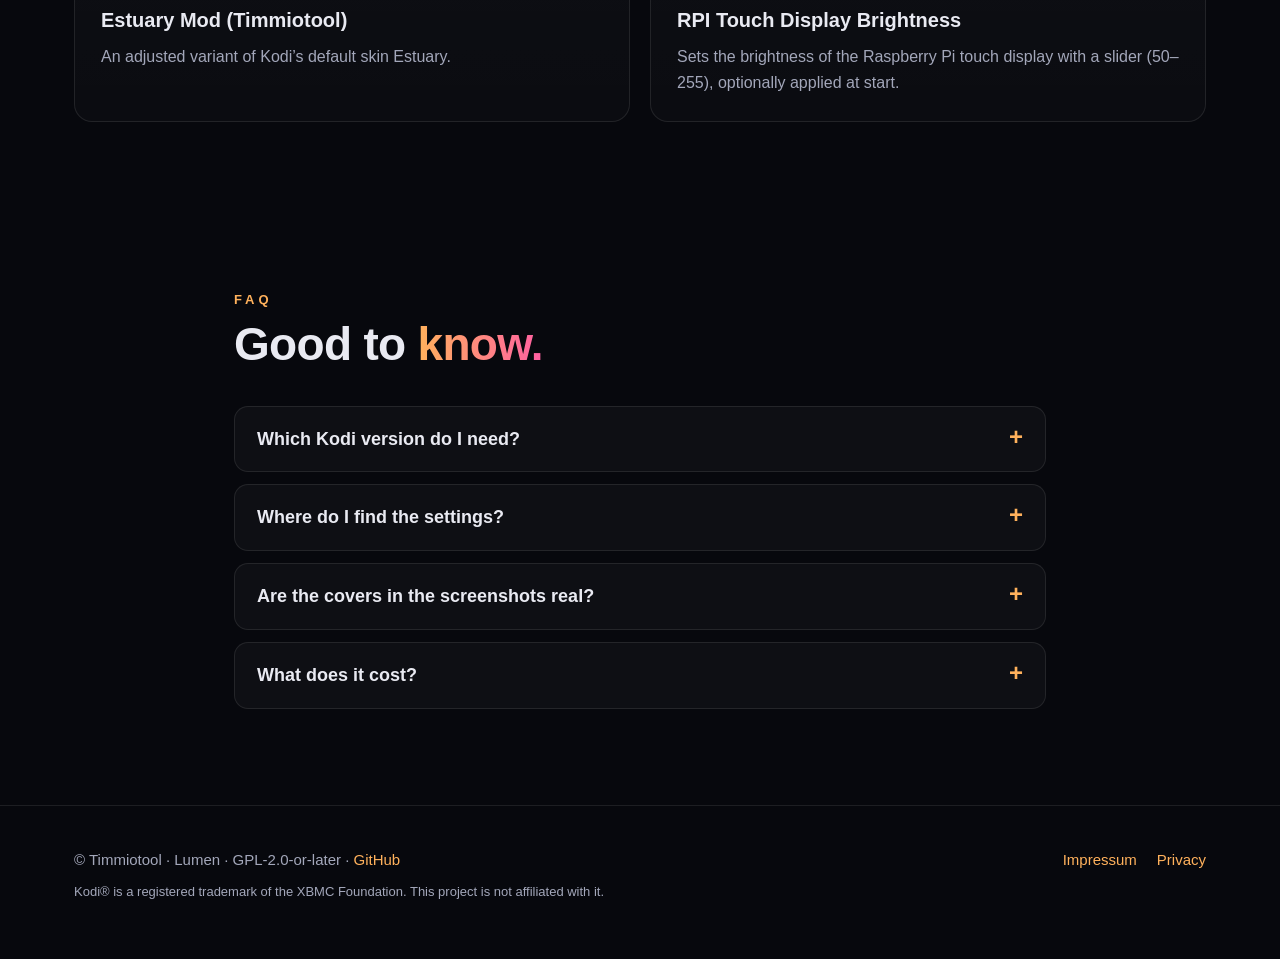
==== commit de22ecf9: "Add files via upload" ====
--- a/index.html
+++ b/index.html
@@ -22,8 +22,7 @@
     <a href="#views" data-en="Views">Ansichten</a>
     <a href="#player" data-en="Players">Player</a>
     <a href="#install" data-en="Install">Installation</a>
-    <a href="#faq">FAQ</a>
-    <a href="#changes" data-en="Changes">Änderungen</a>
+    <a href="#faq">FAQ</a>
   </div>
   <div class="lang" role="group" aria-label="Sprache / Language"><button data-l="de" class="on">DE</button><button data-l="en">EN</button></div>
   <button class="burger" aria-label="Menü">☰</button>
@@ -38,10 +37,10 @@
       <a class="btn p" href="https://timmiotool.github.io/kodi-repo/skin.lumen/skin.lumen-1.5.01.zip" data-en="Download ZIP">ZIP herunterladen</a>
       <a class="btn s" href="#install" data-en="Installation guide">Installationsanleitung</a>
     </div>
-    <p class="meta" data-en="Version 1.5.01 · for Kodi 21 “Omega” · free · GPL-2.0-or-later">Version 1.5.01 · für Kodi 21 „Omega“ · kostenlos · GPL-2.0-or-later</p>
-    <div class="chips"><span class="chip" data-en="8 views">8 Ansichten</span><span class="chip" data-en="5 player styles">5 Player-Stile</span><span class="chip" data-en="Next episode">Nächste Folge</span><span class="chip">Live-TV</span><span class="chip" data-en="22 languages">22 Sprachen</span></div>
+    <p class="meta" data-en="For Kodi 21 “Omega” · free · GPL-2.0-or-later">Für Kodi 21 „Omega“ · kostenlos · GPL-2.0-or-later</p>
+    <div class="chips"><span class="chip" data-en="8 views">8 Ansichten</span><span class="chip" data-en="5 player styles">5 Player-Stile</span><span class="chip" data-en="Next episode">Nächste Folge</span><span class="chip" data-en="22 languages">22 Sprachen</span></div>
   </div>
-  <img class="shot" src="img/home.jpg" alt="Lumen Startseite mit Detailbereich und Widgets" width="1600" height="900">
+  <video class="shot herovid" src="video/lumen-hero.mp4" poster="img/hero-poster.jpg" width="1280" height="720" autoplay muted loop playsinline preload="auto" aria-label="Lumen in Bewegung: Startseite, Bibliothek und Player"></video>
 </div></header>
 
 <section id="features"><div class="wrap">
@@ -49,15 +48,15 @@
     <h2 data-en="Everything in its place. <b>Nothing in the way.</b>">Alles an seinem Platz. <b>Nichts im Weg.</b></h2>
     <p data-en="Lumen steps back and lets your library speak – with a lot of freedom to make it exactly how you want it." >Lumen hält sich zurück und lässt deine Bibliothek sprechen – mit viel Freiheit, es genau so einzurichten, wie du es magst.</p></div>
   <div class="grid g3">
-    <div class="card reveal"><div class="ico">🏠</div><h3 data-en="Home screen">Startseite</h3><p data-en="Detail area with poster, plot and media data. Below it up to eight freely selectable widgets, each with its own artwork style. Watched titles can be hidden.">Detailbereich mit Poster, Handlung und Mediendaten. Darunter bis zu acht frei wählbare Widgets mit eigener Bildart. Gesehene Titel lassen sich ausblenden.</p></div>
-    <div class="card reveal"><div class="ico">🖼️</div><h3 data-en="Eight views">Acht Ansichten</h3><p data-en="Lumen, Poster, Poster Wall, Info, Wall, Small Posters, Banner and List – plus three of their own for music. A default view per area, picture size adapts to your chosen artwork.">Lumen, Poster, Poster Wall, Info, Wand, Kleine Poster, Banner und Liste – dazu drei eigene für Musik. Standardansicht je Bereich, die Bildgröße passt sich der gewählten Bildart an.</p></div>
+    <div class="card reveal"><div class="ico">🏠</div><h3 data-en="Home screen">Startseite</h3><p data-en="Detail area with poster, plot and media data. Below it up to eight freely selectable widgets.">Detailbereich mit Poster, Handlung und Mediendaten. Darunter bis zu acht frei wählbare Widgets.</p></div>
+    <div class="card reveal"><div class="ico">🖼️</div><h3 data-en="Eight views">Acht Ansichten</h3><p data-en="Lumen, Poster, Poster Wall, Info, Wall, Small Posters, Banner and List.">Lumen, Poster, Poster Wall, Info, Wand, Kleine Poster, Banner und Liste.</p></div>
     <div class="card reveal"><div class="ico">▶️</div><h3 data-en="Five players">Fünf Player</h3><p data-en="Five styles for video, live TV and music – from classic to pro. Clear logo, end time and chapter info included.">Fünf Stile für Video, Live-TV und Musik – von klassisch bis Profi. Mit Clearlogo, Endzeit und Kapitelinfo.</p></div>
-    <div class="card reveal"><div class="ico">⏭️</div><h3 data-en="Next episode">Nächste Folge</h3><p data-en="At the end of an episode a countdown offers the next one – in six designs. Start now or stop; the countdown waits for you if you open more info.">Am Ende einer Folge bietet ein Countdown die nächste an – in sechs Designs. Sofort starten oder stoppen; bei „Mehr Infos“ wartet der Countdown auf dich.</p></div>
-    <div class="card reveal"><div class="ico">🏷️</div><h3 data-en="Info chips">Info-Chips</h3><p data-en="Codec, resolution, sound, languages, rating and more as tidy chips with symbols. You choose per area which ones appear.">Codec, Auflösung, Ton, Sprachen, Bewertung und mehr als aufgeräumte Chips mit Symbolen. Du wählst je Bereich, welche erscheinen.</p></div>
-    <div class="card reveal"><div class="ico">⚙️</div><h3 data-en="Lumen configuration">Lumen Konfiguration</h3><p data-en="Groups with tabs, and a description for every single option. Sort the main menu, add your own entries, back up and restore everything.">Gruppen mit Reitern und eine Beschreibung zu jeder einzelnen Option. Hauptmenü sortieren, eigene Einträge, Sicherung und Wiederherstellung.</p></div>
+    <div class="card reveal"><div class="ico">⏭️</div><h3 data-en="Next episode">Nächste Folge</h3><p data-en="At the end of an episode a countdown offers the next one – in six designs.">Am Ende einer Folge bietet ein Countdown die nächste an – in sechs Designs.</p></div>
+    <div class="card reveal"><div class="ico">🏷️</div><h3 data-en="Info chips">Info-Chips</h3><p data-en="Codec, resolution, sound, languages, rating and more as tidy chips with symbols.">Codec, Auflösung, Ton, Sprachen, Bewertung und mehr als aufgeräumte Chips mit Symbolen.</p></div>
+    <div class="card reveal"><div class="ico">⚙️</div><h3 data-en="Lumen configuration">Lumen Konfiguration</h3><p data-en="Groups with tabs, and a description for every single option.">Gruppen mit Reitern und eine Beschreibung zu jeder einzelnen Option.</p></div>
     <div class="card reveal"><div class="ico">📺</div><h3 data-en="Live TV">Live-TV</h3><p data-en="Channel list with programme guide in Lumen style, and a player that fits.">Senderliste mit Programmführer im Lumen-Stil und ein passender Player.</p></div>
-    <div class="card reveal"><div class="ico">🎬</div><h3 data-en="Info page &amp; trailers">Info-Seite &amp; Trailer</h3><p data-en="Cast with photos, own trailer search via YouTube or TMDb, weather in the detail area, search as a magnifier in the main menu.">Besetzung mit Fotos, eigene Trailer-Suche über YouTube oder TMDb, Wetter im Detailbereich, Suche als Lupe im Hauptmenü.</p></div>
-    <div class="card reveal"><div class="ico">🌍</div><h3 data-en="22 languages">22 Sprachen</h3><p data-en="The skin speaks your language – 22 translations, every option included.">Der Skin spricht deine Sprache – 22 Übersetzungen, jede Option inklusive.</p></div>
+    <div class="card reveal"><div class="ico">🎬</div><h3 data-en="Info page &amp; trailers">Info-Seite &amp; Trailer</h3><p data-en="Cast with photos, own trailer search via YouTube or TMDb.">Besetzung mit Fotos, eigene Trailer-Suche über YouTube oder TMDb.</p></div>
+    <div class="card reveal"><div class="ico">🌍</div><h3 data-en="22 languages">22 Sprachen</h3><p data-en="The skin speaks your language.">Der Skin spricht deine Sprache.</p></div>
   </div>
 </div></section>
 
@@ -92,12 +91,12 @@
     <p data-en="Choose separately for video and music – from the minimal classic to the pro player with a full info panel." >Getrennt wählbar für Video und Musik – vom minimalen Klassiker bis zum Profi-Player mit vollem Infopanel.</p></div>
   <div data-tabs class="reveal">
     <div class="tabs">
-      <button class="tab on" data-img="img/pl_vid_p1.jpg" data-cde="Player 1 – Lumen: aufgeräumt, mit Titel, Genre, Endzeit und großen Tasten." data-cen="Player 1 – Lumen: tidy, with title, genre, end time and big buttons.">Player 1</button>
-      <button class="tab" data-img="img/pl_vid_p2.jpg" data-cde="Player 2 – Stream: schlank mit Fortschrittsleiste." data-cen="Player 2 – Stream: slim with progress bar.">Player 2</button>
-      <button class="tab" data-img="img/pl_vid_p3.jpg" data-cde="Player 3 – Apple: Titel und Zeit, Bedienung am unteren Rand." data-cen="Player 3 – Apple: title and time, controls at the bottom.">Player 3</button>
-      <button class="tab" data-img="img/pl_vid_p4.jpg" data-cde="Player 4 – Pro: Infopanel mit Poster, Chips, Besetzung und Transportleiste." data-cen="Player 4 – Pro: info panel with poster, chips, cast and transport bar.">Player 4</button>
-      <button class="tab" data-img="img/pl_vid_p5.jpg" data-cde="Player 5 – Est: Zeit mittig über der Leiste, Tasten links und rechts." data-cen="Player 5 – Est: time centred above the bar, buttons left and right.">Player 5</button>
-      <button class="tab" data-img="img/pl_mus_p2.jpg" data-cde="Auch Musik hat fünf Stile – hier mit Fanart des Interpreten." data-cen="Music has five styles too – here with the artist’s fanart.">Musik</button>
+      <button class="tab on" data-img="img/pl_vid_p1.jpg" data-cde="Player 1: aufgeräumt, mit Titel, Genre, Endzeit und großen Tasten." data-cen="Player 1: tidy, with title, genre, end time and big buttons.">Player 1</button>
+      <button class="tab" data-img="img/pl_vid_p2.jpg" data-cde="Player 2: schlank mit Fortschrittsleiste." data-cen="Player 2: slim with progress bar.">Player 2</button>
+      <button class="tab" data-img="img/pl_vid_p3.jpg" data-cde="Player 3: Titel und Zeit, Bedienung am unteren Rand." data-cen="Player 3: title and time, controls at the bottom.">Player 3</button>
+      <button class="tab" data-img="img/pl_vid_p4.jpg" data-cde="Player 4: Infopanel mit Poster, Chips, Besetzung und Transportleiste." data-cen="Player 4: info panel with poster, chips, cast and transport bar.">Player 4</button>
+      <button class="tab" data-img="img/pl_vid_p5.jpg" data-cde="Player 5: Zeit mittig über der Leiste, Tasten links und rechts." data-cen="Player 5: time centred above the bar, buttons left and right.">Player 5</button>
+      <button class="tab" data-img="img/pl_mus_p2.jpg" data-cde="Auch Musik hat fünf Stile." data-cen="Music has five styles too.">Musik</button>
     </div>
     <div class="stage"><img class="shot" src="img/pl_vid_p1.jpg" alt="" width="1600" height="900" loading="lazy"></div>
     <p class="cap"></p>
@@ -115,7 +114,7 @@
     <img class="shot reveal" src="img/movieinfo.jpg" alt="Info-Seite mit Besetzung" loading="lazy" width="1600" height="900">
     <div class="reveal"><span class="kick" data-en="Your rules">Deine Regeln</span>
       <h2 data-en="Configuration <b>with explanation.</b>">Konfiguration <b>mit Erklärung.</b></h2>
-      <p class="lead" style="margin-top:14px;color:var(--mute);font-size:18px" data-en="Every option has a short description right on the page. Back up your settings, restore them – or reset everything.">Zu jeder Option steht direkt auf der Seite eine kurze Beschreibung. Einstellungen sichern, wiederherstellen – oder alles zurücksetzen.</p>
+      <p class="lead" style="margin-top:14px;color:var(--mute);font-size:18px" data-en="Every option has a short description right on the page.">Zu jeder Option steht direkt auf der Seite eine kurze Beschreibung.</p>
       <img class="shot" style="margin-top:22px" src="img/cfg_home.jpg" alt="Lumen Konfiguration" loading="lazy" width="1600" height="900"></div>
   </div>
 </div></section>
@@ -123,7 +122,7 @@
 <section id="install"><div class="wrap">
   <div class="sh reveal"><span class="kick" data-en="Installation">Installation</span>
     <h2 data-en="Ready in <b>two minutes.</b>">In zwei Minuten <b>startklar.</b></h2>
-    <p data-en="Requires Kodi 21 “Omega”. Global Search, Artist Slideshow and YouTube are installed automatically." >Benötigt Kodi 21 „Omega“. Global Search, Artist Slideshow und YouTube werden automatisch mitinstalliert.</p></div>
+    <p data-en="Requires Kodi 21 “Omega”." >Benötigt Kodi 21 „Omega“.</p></div>
   <div class="grid g2" style="gap:28px">
     <div class="card reveal"><h3 data-en="Option A – with the repository (updates included)">Variante A – mit dem Repository (inkl. Updates)</h3>
       <div class="steps" style="margin-top:16px">
@@ -134,7 +133,7 @@
       </div></div>
     <div class="card reveal"><h3 data-en="Option B – ZIP only">Variante B – nur die ZIP-Datei</h3>
       <div class="steps" style="margin-top:16px">
-        <div class="step"><p data-en="Download <a href='https://timmiotool.github.io/kodi-repo/skin.lumen/skin.lumen-1.5.01.zip'>skin.lumen-1.5.01.zip</a>.">Lade <a href="https://timmiotool.github.io/kodi-repo/skin.lumen/skin.lumen-1.5.01.zip">skin.lumen-1.5.01.zip</a> herunter.</p></div>
+        <div class="step"><p data-en="Download the <a href='https://timmiotool.github.io/kodi-repo/skin.lumen/skin.lumen-1.5.01.zip'>Lumen ZIP file</a>.">Lade die <a href="https://timmiotool.github.io/kodi-repo/skin.lumen/skin.lumen-1.5.01.zip">Lumen-ZIP-Datei</a> herunter.</p></div>
         <div class="step"><p data-en="<code>Settings › Add-ons › Install from zip file</code> and pick the file.">Unter <code>Einstellungen › Add-ons › Aus ZIP-Datei installieren</code> die Datei wählen.</p></div>
         <div class="step"><p data-en="Activate under <code>Settings › Interface › Skin › “Lumen”</code>.">Unter <code>Einstellungen › Oberfläche › Skin</code> „Lumen“ aktivieren.</p></div>
       </div>
@@ -155,30 +154,14 @@
   <div class="sh reveal"><span class="kick">FAQ</span><h2 data-en="Good to <b>know.</b>">Gut zu <b>wissen.</b></h2></div>
   <details class="reveal"><summary data-en="Which Kodi version do I need?">Welche Kodi-Version brauche ich?</summary><p data-en="Lumen is made for Kodi 21 “Omega”." >Lumen ist für Kodi 21 „Omega“ gemacht.</p></details>
   <details class="reveal"><summary data-en="Where do I find the settings?">Wo finde ich die Einstellungen?</summary><p data-en="In Kodi under Settings › Interface › Skin › Settings you will find the “Lumen configuration”, grouped with tabs and a description for every option." >In Kodi unter Einstellungen › Oberfläche › Skin › Einstellungen findest du die „Lumen Konfiguration“ – in Gruppen mit Reitern und mit Beschreibung zu jeder Option.</p></details>
-  <details class="reveal"><summary data-en="Can I back up my settings?">Kann ich meine Einstellungen sichern?</summary><p data-en="Yes. The configuration has a group “Backup &amp; reset”: export and import your settings, or reset everything.">Ja. Die Konfiguration hat die Gruppe „Sicherung &amp; Zurücksetzen“: Einstellungen exportieren und importieren oder alles zurücksetzen.</p></details>
   <details class="reveal"><summary data-en="Are the covers in the screenshots real?">Sind die Cover in den Screenshots echt?</summary><p data-en="No. All titles, covers, fanart and photos shown here are fictional and were created for these pages." >Nein. Alle hier gezeigten Titel, Cover, Fanart und Bilder sind frei erfunden und extra für diese Seiten erstellt.</p></details>
   <details class="reveal"><summary data-en="What does it cost?">Was kostet das?</summary><p data-en="Lumen is free and published under the GPL-2.0-or-later.">Lumen ist kostenlos und steht unter der GPL-2.0-or-later.</p></details>
 </div></section>
 
-<section id="changes"><div class="wrap log" style="max-width:860px">
-  <div class="sh reveal"><span class="kick" data-en="Changes">Änderungen</span><h2 data-en="What is <b>new.</b>">Was ist <b>neu.</b></h2></div>
-  <div class="reveal"><h3>1.5.01 <span class="badge">Release 1.5</span></h3>
-  <h3 style="margin-top:22px">1.4.01 <span class="badge">Release 1.4</span></h3>
-  <ul>
-    <li data-en="Next episode: the countdown bar runs back smoothly and reliably in every design.">Nächste Folge: Der Balken läuft in jedem Design gleichmäßig und zuverlässig zurück.</li>
-    <li data-en="Seeking: the target position is marked on the timeline in all players, also right after the start.">Spulen: Die Zielposition wird in allen Playern auf der Zeitleiste markiert, auch direkt nach dem Start.</li>
-    <li data-en="Series on the home screen jump to the last played episode, even with only one season.">Serien auf der Startseite springen auf die zuletzt gespielte Folge, auch bei nur einer Staffel.</li>
-    <li data-en="NAS disk wake-up starts only once the home screen is fully loaded.">NAS-Platten aufwecken startet erst, wenn die Startseite komplett geladen ist.</li>
-  </ul>
-  <h3>1.3.01 <span class="badge">Release 1.3</span></h3>
-  <ul><li data-en="Trailer function: own trailer search with YouTube or TMDb.">Trailer-Funktion: eigene Trailer-Suche mit YouTube oder TMDb.</li></ul>
-  <h3>1.2.01 <span class="badge">Release 1.2</span></h3>
-  <ul><li data-en="Views, Lumen players 1–5, Lumen configuration, 22 languages." >Ansichten, Lumen Player 1–5, Lumen Konfiguration, 22 Sprachen.</li></ul></div>
-</div></section>
+
 
 <footer><div class="wrap">
-  <div><p data-en="Concept, structure and design are entirely my own work. AI tools were used as support.">Konzept, Struktur und Design stammen vollständig aus eigener Hand. KI-Werkzeuge wurden unterstützend eingesetzt.</p>
-  <p style="margin-top:10px">© Timmiotool · Lumen · GPL-2.0-or-later · <a href="https://github.com/Timmiotool/kodi-repo">GitHub</a></p>
+  <div><p>© Timmiotool · Lumen · GPL-2.0-or-later · <a href="https://github.com/Timmiotool/kodi-repo">GitHub</a></p>
   <p style="margin-top:10px;font-size:13px" data-en="Kodi® is a registered trademark of the XBMC Foundation. This project is not affiliated with it.">Kodi® ist eine eingetragene Marke der XBMC Foundation. Dieses Projekt steht in keiner Verbindung zu ihr.</p></div>
   <div class="fl"><a href="impressum.html">Impressum</a><a href="datenschutz.html" data-en="Privacy">Datenschutz</a></div>
 </div></footer>
--- a/style.css
+++ b/style.css
@@ -16,7 +16,7 @@
 .links a{color:var(--mute)}.links a:hover{color:#fff;text-decoration:none}
 .lang{display:flex;border:1px solid var(--line);border-radius:99px;overflow:hidden}
 .lang button{background:none;border:0;color:var(--mute);padding:6px 12px;font:inherit;font-size:13px;font-weight:700;cursor:pointer}
-.lang button.on{background:linear-gradient(90deg,var(--acc),var(--acc2));color:#1a0d12}
+.lang button.on{background:linear-gradient(90deg,var(--acc),var(--acc2)) border-box;background-origin:border-box;color:#1a0d12}
 .burger{display:none;background:none;border:1px solid var(--line);color:#fff;border-radius:10px;padding:6px 10px;font-size:18px;cursor:pointer}
 /* hero */
 .hero{padding:76px 0 40px}
@@ -26,15 +26,21 @@
 h1 b{background:linear-gradient(90deg,var(--acc),var(--acc2));-webkit-background-clip:text;background-clip:text;color:transparent}
 .lead{font-size:20px;color:#cfd2e3;max-width:34em}
 .cta{display:flex;flex-wrap:wrap;gap:14px;margin:28px 0 14px}
-.btn{display:inline-block;padding:14px 26px;border-radius:99px;font-weight:700;font-size:16px;border:2px solid transparent;cursor:pointer}
+.btn{display:inline-block;line-height:1.2;padding:14px 26px;border-radius:99px;font-weight:700;font-size:16px;border:2px solid transparent;cursor:pointer}
 .btn:hover{text-decoration:none;transform:translateY(-1px)}
-.btn.p{background:linear-gradient(90deg,var(--acc),var(--acc2));color:#1a0d12}
+.btn.p{background:linear-gradient(90deg,var(--acc),var(--acc2)) border-box;background-origin:border-box;background-clip:border-box;color:#1a0d12;border-color:transparent}
 .btn.s{border-color:rgba(255,177,92,.7);color:#ffe9cf;background:rgba(255,177,92,.08)}
 .meta{color:var(--mute);font-size:14px}
 .shot{border-radius:var(--r);border:1px solid rgba(255,255,255,.16);box-shadow:0 40px 90px rgba(0,0,0,.65),0 0 110px rgba(255,122,48,.16);background:#000}
-.hero .shot{transform:perspective(2200px) rotateY(-9deg) rotateX(2deg)}
+.hero .shot{transform:none}
 .chips{display:flex;flex-wrap:wrap;gap:10px;margin-top:22px}
 .chip{border:1px solid rgba(255,177,92,.6);background:rgba(255,177,92,.1);color:#ffe9cf;padding:6px 16px;border-radius:99px;font-size:14px;font-weight:600}
+
+/* Hero-Chips nebeneinander (auf schmalen Bildschirmen duerfen sie umbrechen) */
+.hero .chips{flex-wrap:nowrap;gap:8px}
+.hero .chip{white-space:nowrap;padding:6px 13px;font-size:13.5px}
+@media(max-width:1180px){.hero .chips{flex-wrap:wrap}}
+.herovid{display:block;width:100%;height:auto;object-fit:cover;aspect-ratio:16/9}
 /* sections */
 section{padding:84px 0}
 .sh{max-width:46em;margin-bottom:36px}
@@ -44,14 +50,14 @@
 .sh p{color:var(--mute);margin-top:12px;font-size:18px}
 .grid{display:grid;gap:20px}
 .g3{grid-template-columns:repeat(3,1fr)}.g2{grid-template-columns:repeat(2,1fr)}.g4{grid-template-columns:repeat(4,1fr)}
-.card{background:linear-gradient(180deg,rgba(255,255,255,.045),rgba(255,255,255,.02));border:1px solid var(--line);border-radius:var(--r);padding:26px}
+.card{background:linear-gradient(180deg,rgba(255,255,255,.045),rgba(255,255,255,.02)) border-box;background-origin:border-box;border:1px solid var(--line);border-radius:var(--r);padding:26px}
 .card h3{font-size:20px;margin-bottom:8px}
 .card p{color:var(--mute);font-size:16px}
-.ico{width:46px;height:46px;border-radius:13px;display:grid;place-items:center;font-size:24px;margin-bottom:14px;background:linear-gradient(135deg,rgba(255,177,92,.25),rgba(255,95,162,.2));border:1px solid rgba(255,177,92,.35)}
+.ico{width:46px;height:46px;border-radius:13px;display:grid;place-items:center;font-size:24px;margin-bottom:14px;background:linear-gradient(135deg,rgba(255,177,92,.25),rgba(255,95,162,.2)) border-box;background-origin:border-box;border:1px solid rgba(255,177,92,.35)}
 /* tabs */
 .tabs{display:flex;flex-wrap:wrap;gap:8px;margin-bottom:20px}
 .tab{background:rgba(255,255,255,.05);border:1px solid var(--line);color:var(--mute);padding:9px 18px;border-radius:99px;font:inherit;font-size:15px;font-weight:600;cursor:pointer}
-.tab.on{background:linear-gradient(90deg,var(--acc),var(--acc2));color:#1a0d12;border-color:transparent}
+.tab.on{background:linear-gradient(90deg,var(--acc),var(--acc2)) border-box;background-origin:border-box;background-clip:border-box;color:#1a0d12;border-color:transparent}
 .stage{position:relative}.stage img{width:100%;cursor:zoom-in}
 .cap{margin-top:14px;color:var(--mute);font-size:16px;min-height:3em}
 /* gallery */
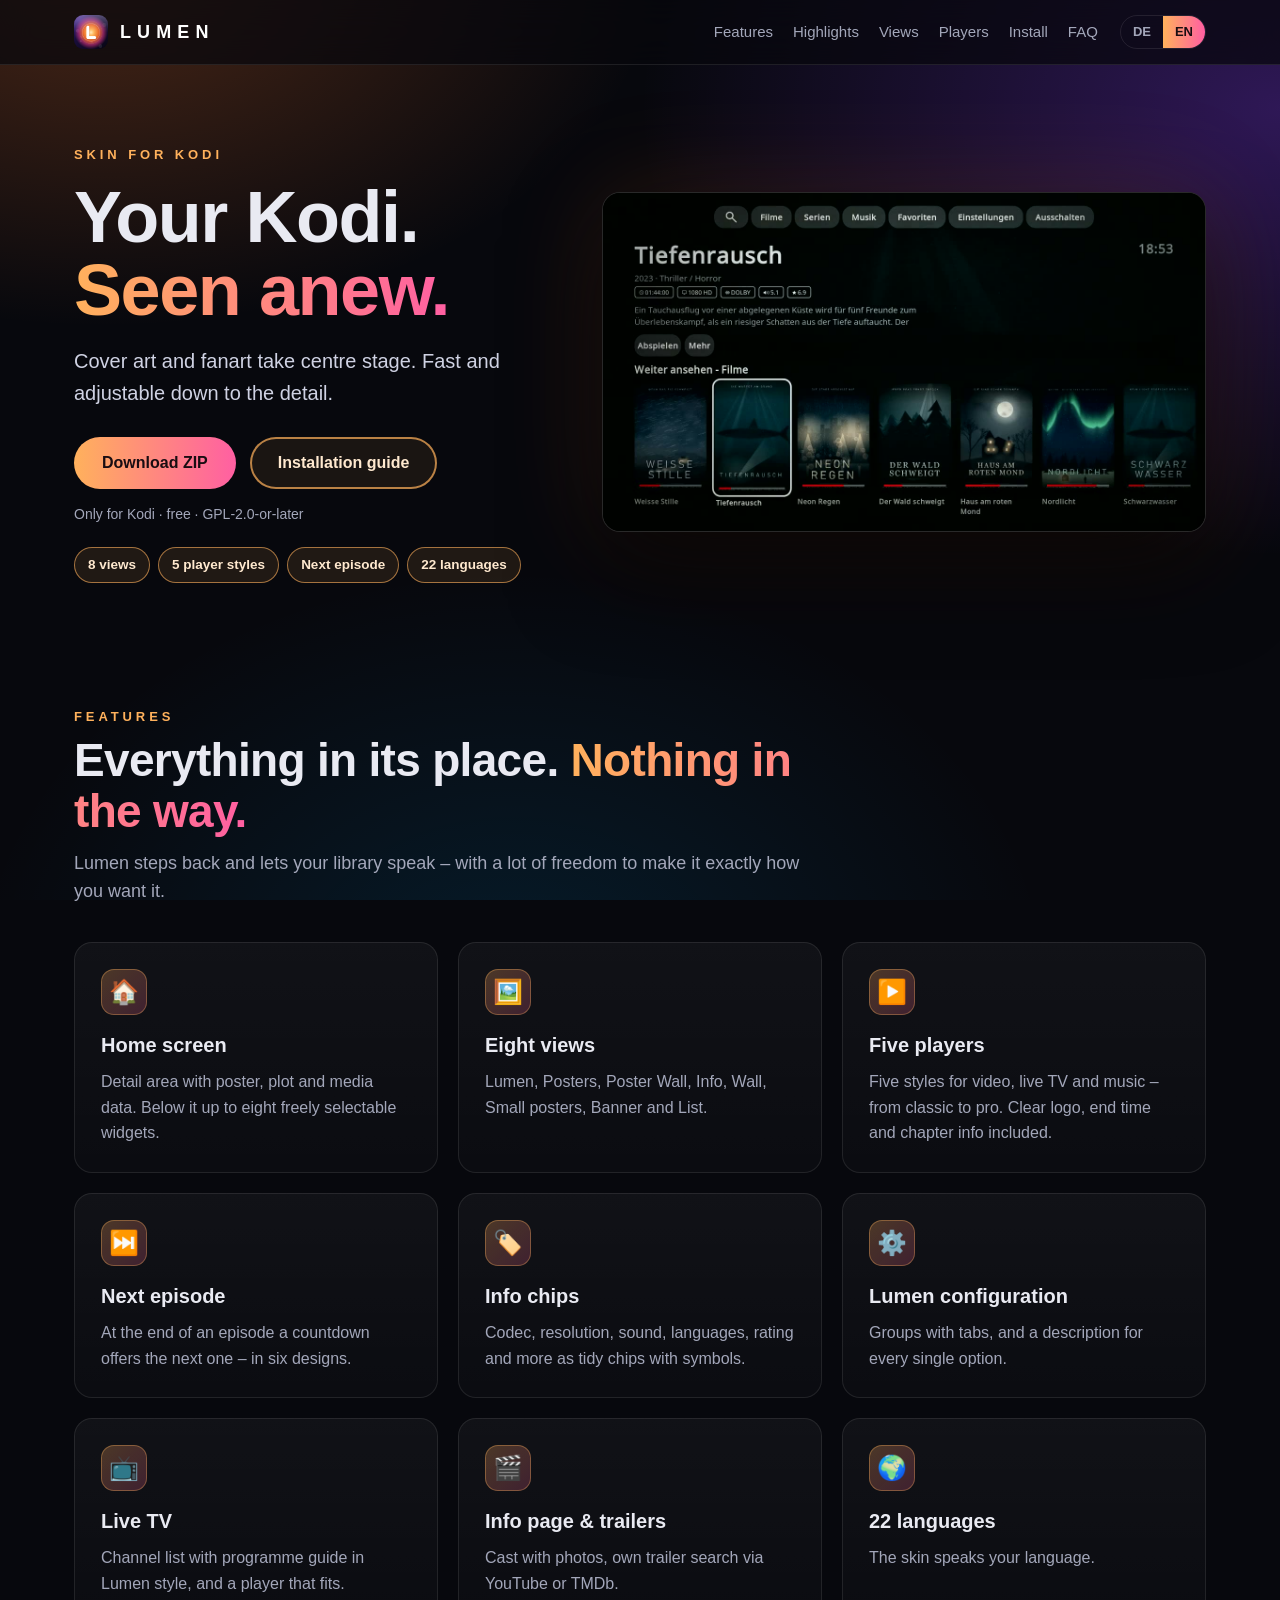
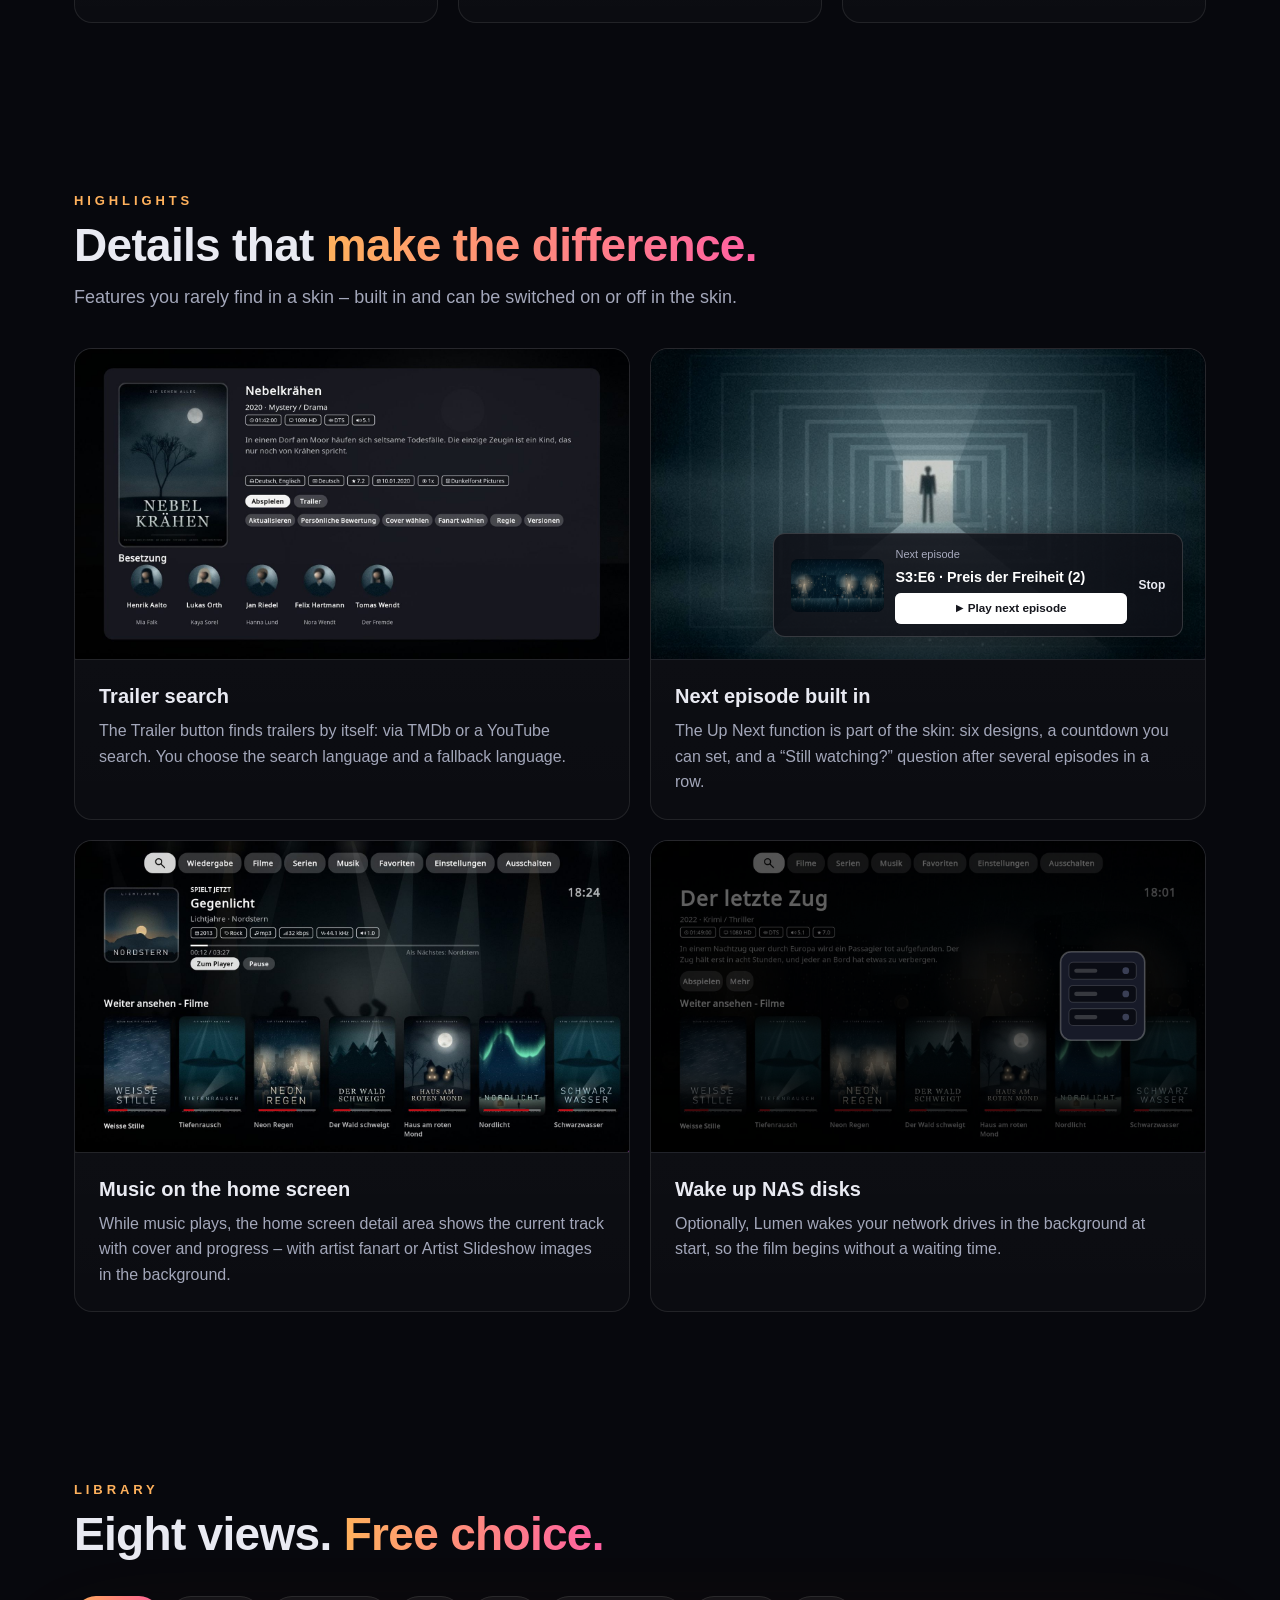
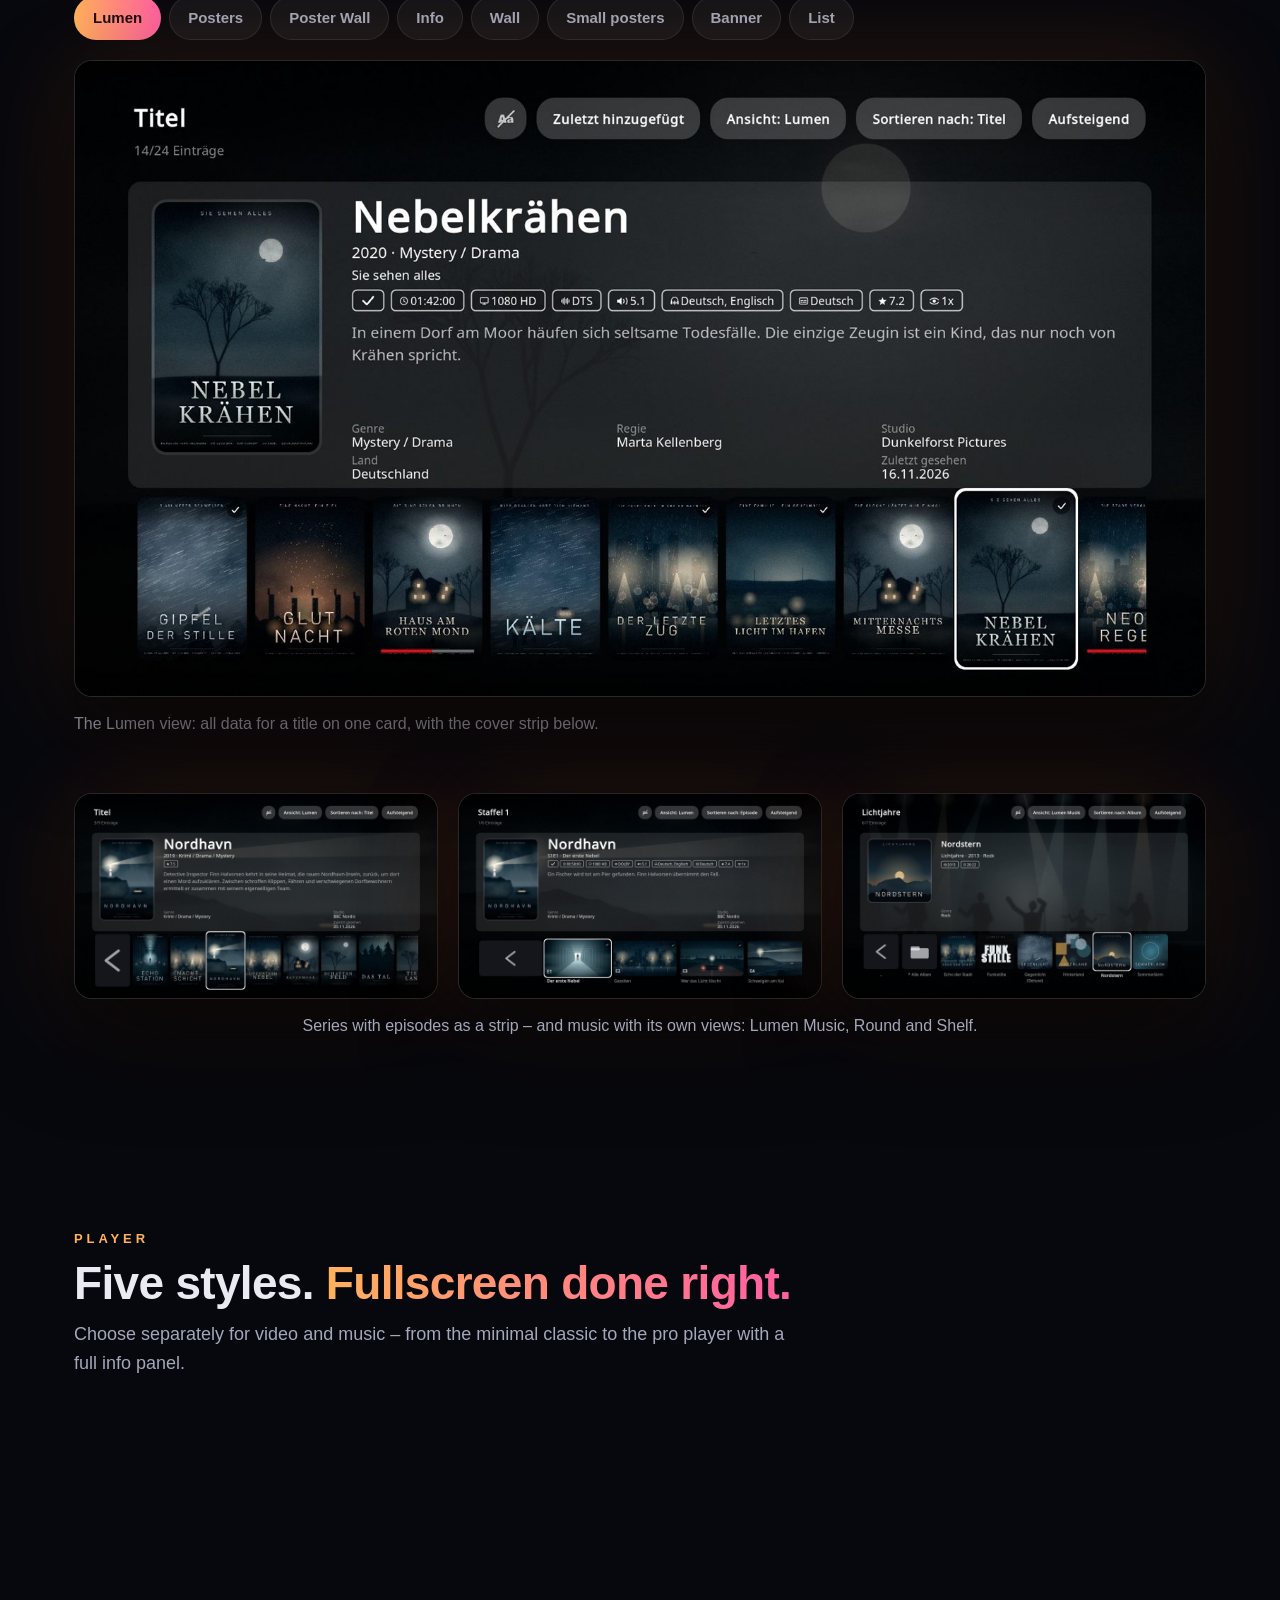
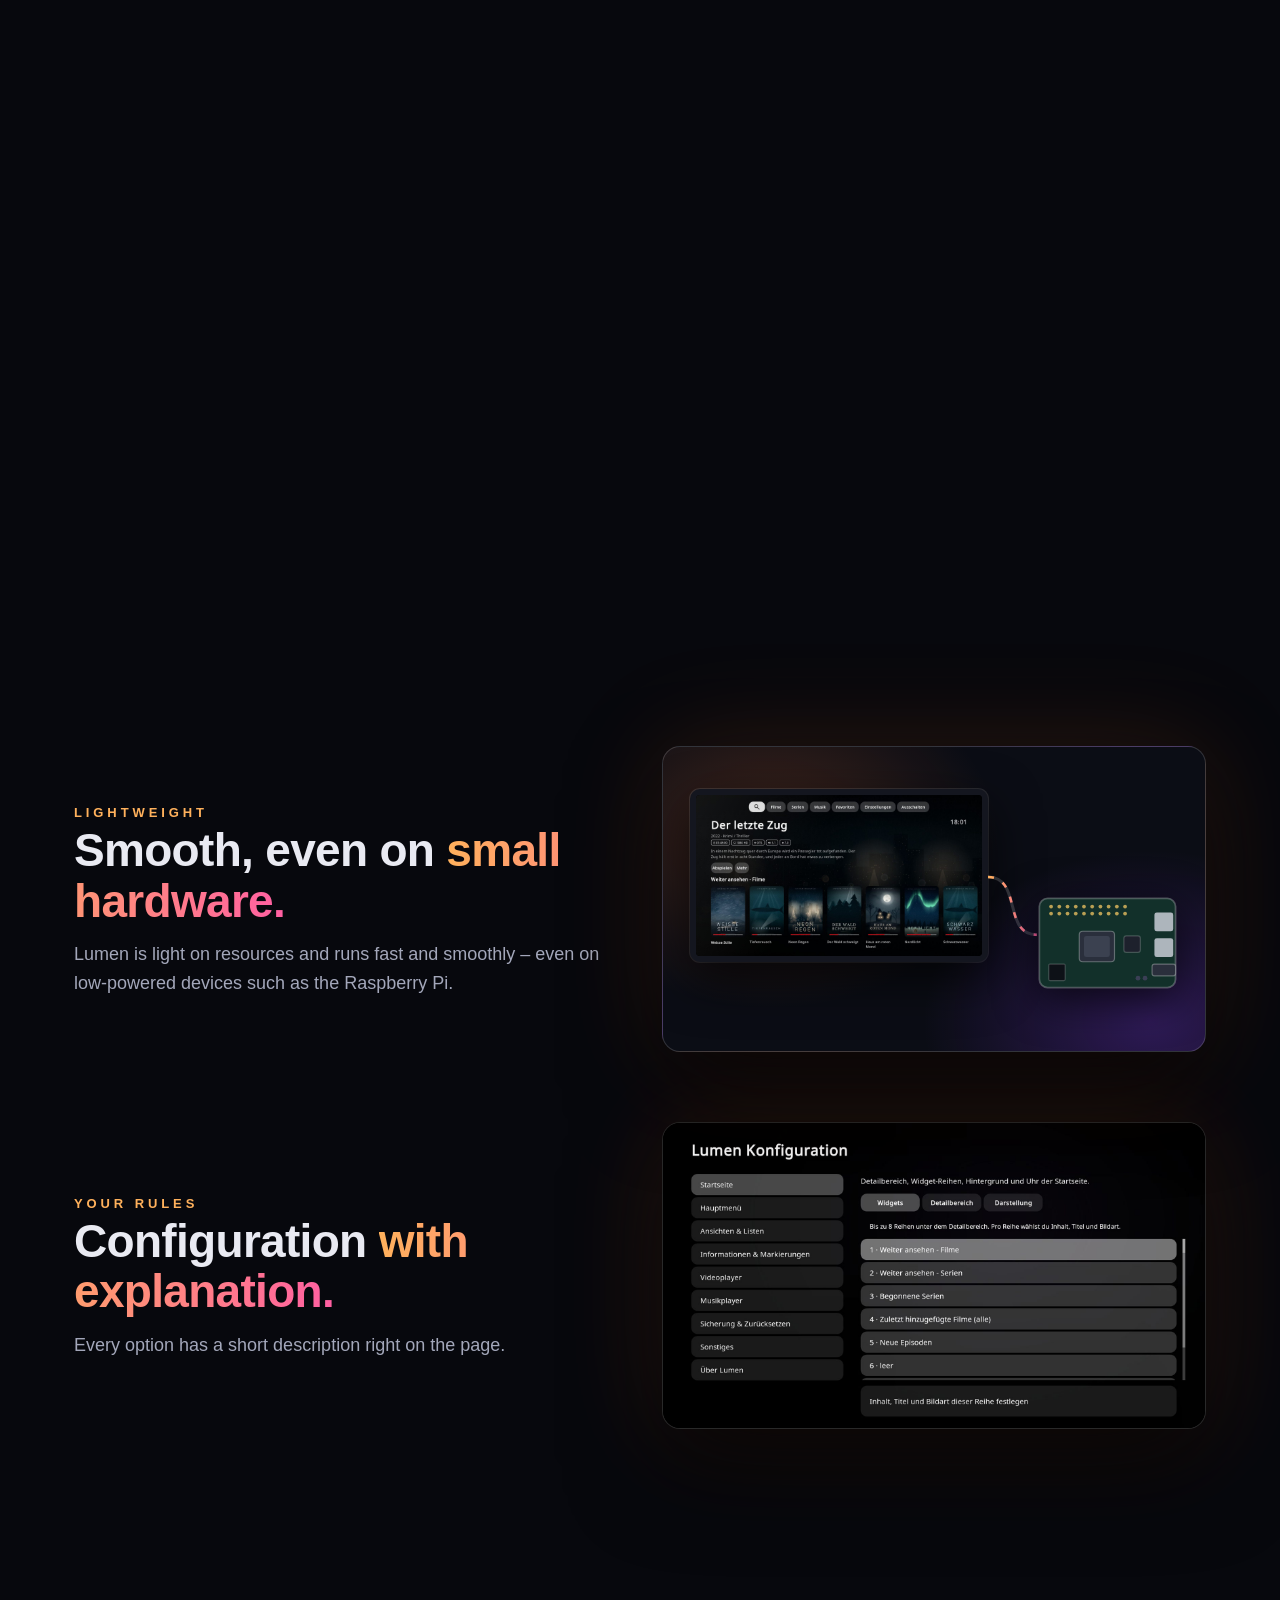
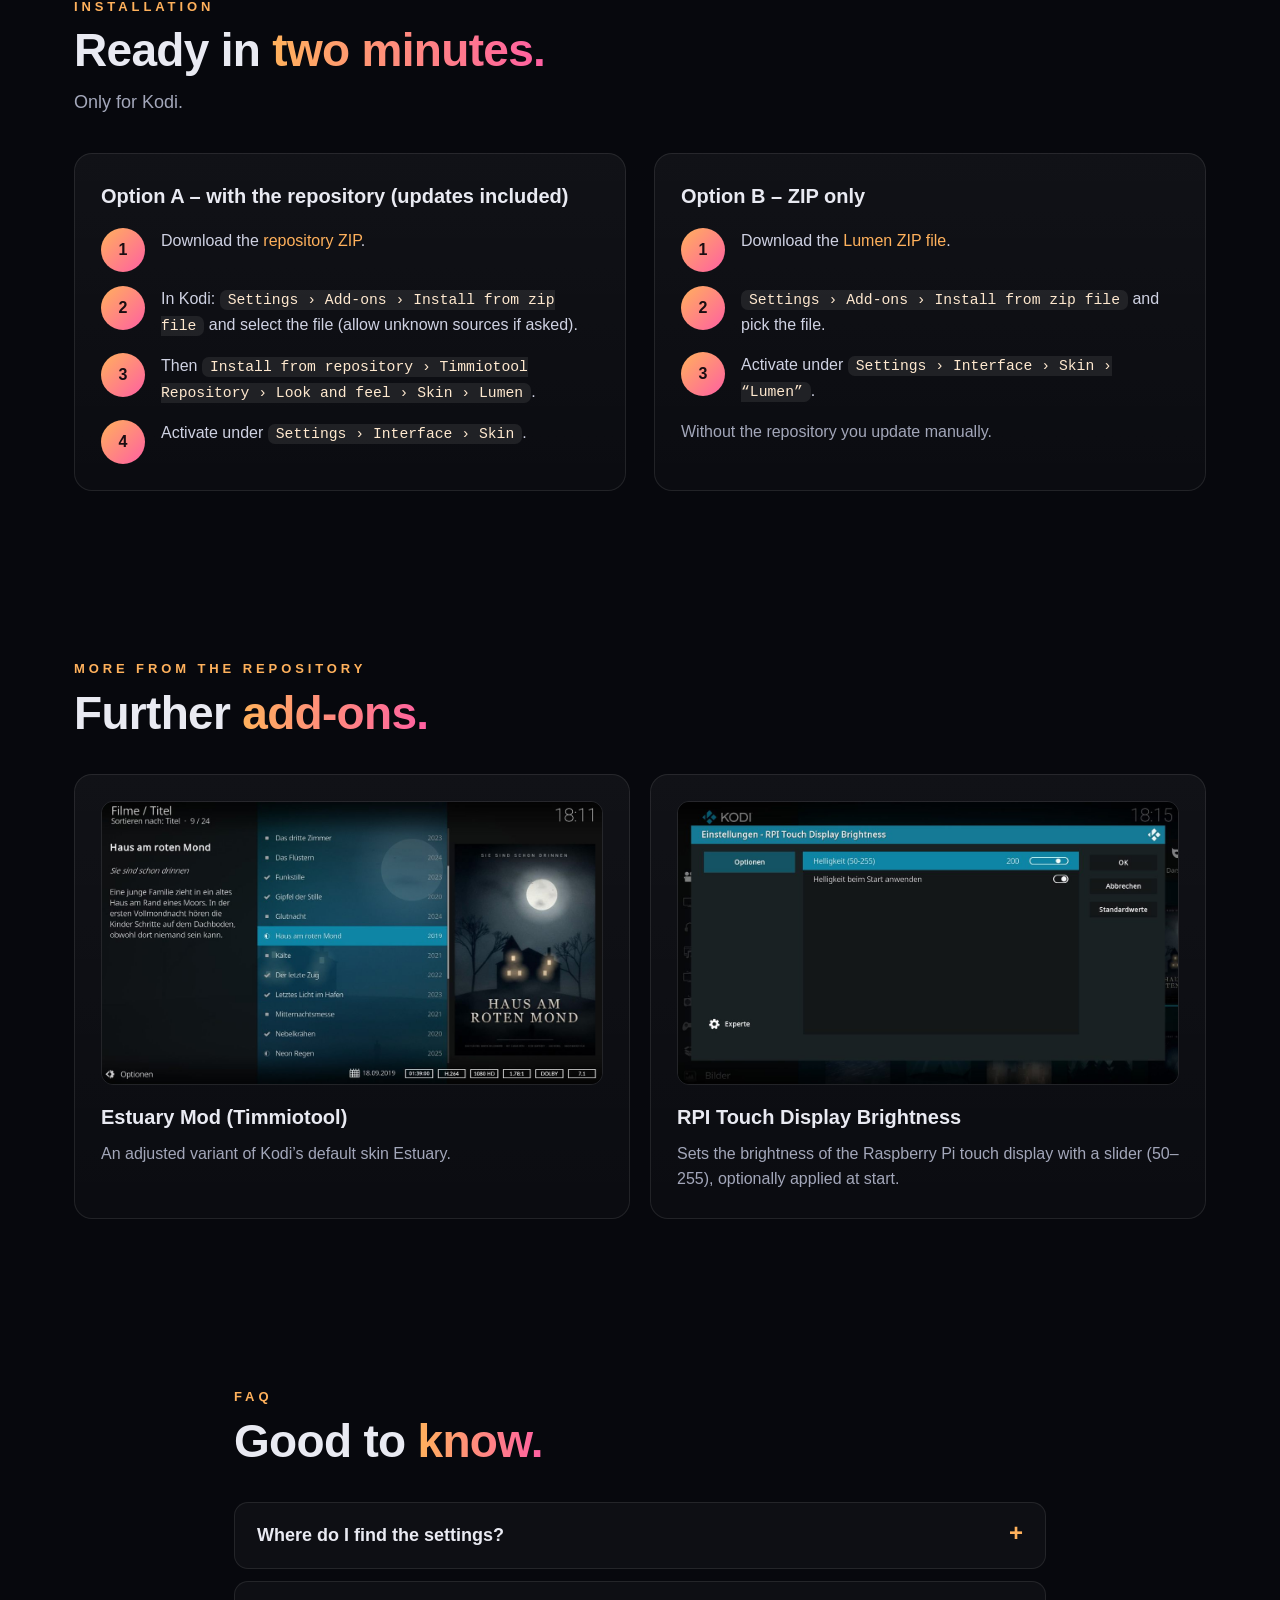
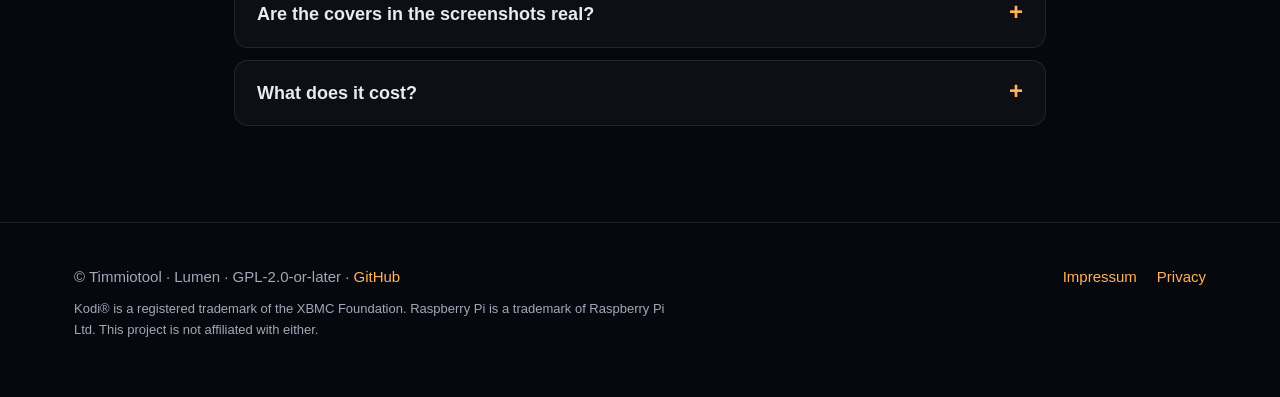
==== commit 82650891: "Add files via upload" ====
--- a/index.html
+++ b/index.html
@@ -4,9 +4,9 @@
 <meta charset="utf-8">
 <meta name="viewport" content="width=device-width,initial-scale=1">
 <title>Lumen – der Skin für Kodi</title>
-<meta name="description" content="Lumen ist ein dunkler, ruhiger Skin für Kodi 21 mit Fokus auf Cover und Fanart: acht Ansichten, fünf Player-Stile, Nächste-Folge-Countdown und eine Konfiguration mit Erklärung zu jeder Option.">
+<meta name="description" content="Lumen ist ein dunkler Skin für Kodi mit Fokus auf Cover und Fanart: acht Ansichten, fünf Player-Stile, Nächste-Folge-Countdown und eine Konfiguration mit Erklärung zu jeder Option.">
 <meta property="og:title" content="Lumen – der Skin für Kodi">
-<meta property="og:description" content="Cover und Fanart im Mittelpunkt. Dunkel, ruhig, schnell – und bis ins Detail einstellbar.">
+<meta property="og:description" content="Cover und Fanart im Mittelpunkt. Schnell und bis ins Detail einstellbar.">
 <meta property="og:image" content="img/home.jpg">
 <meta name="theme-color" content="#07080d">
 <link rel="icon" type="image/png" href="img/favicon.png">
@@ -19,6 +19,7 @@
   <a class="brand" href="#top"><img src="img/logo.png" alt="" width="34" height="34">LUMEN</a>
   <div class="links">
     <a href="#features" data-en="Features">Funktionen</a>
+    <a href="#highlights" data-en="Highlights">Highlights</a>
     <a href="#views" data-en="Views">Ansichten</a>
     <a href="#player" data-en="Players">Player</a>
     <a href="#install" data-en="Install">Installation</a>
@@ -32,12 +33,12 @@
   <div>
     <span class="kick" data-en="Skin for Kodi">Skin für Kodi</span>
     <h1 data-en="Your Kodi.<br><b>Seen anew.</b>">Dein Kodi.<br><b>Neu gesehen.</b></h1>
-    <p class="lead" data-en="Cover art and fanart take centre stage. Calm, fast and adjustable down to the detail.">Cover und Fanart im Mittelpunkt. Ruhig, schnell und bis ins Detail einstellbar.</p>
+    <p class="lead" data-en="Cover art and fanart take centre stage. Fast and adjustable down to the detail.">Cover und Fanart im Mittelpunkt. Schnell und bis ins Detail einstellbar.</p>
     <div class="cta">
-      <a class="btn p" href="https://timmiotool.github.io/kodi-repo/skin.lumen/skin.lumen-1.5.01.zip" data-en="Download ZIP">ZIP herunterladen</a>
+      <a class="btn p" href="https://timmiotool.github.io/kodi-repo/skin.lumen/skin.lumen-1.5.03.zip" data-en="Download ZIP">ZIP herunterladen</a>
       <a class="btn s" href="#install" data-en="Installation guide">Installationsanleitung</a>
     </div>
-    <p class="meta" data-en="For Kodi 21 “Omega” · free · GPL-2.0-or-later">Für Kodi 21 „Omega“ · kostenlos · GPL-2.0-or-later</p>
+    <p class="meta" data-en="Only for Kodi · free · GPL-2.0-or-later">Nur für Kodi · kostenlos · GPL-2.0-or-later</p>
     <div class="chips"><span class="chip" data-en="8 views">8 Ansichten</span><span class="chip" data-en="5 player styles">5 Player-Stile</span><span class="chip" data-en="Next episode">Nächste Folge</span><span class="chip" data-en="22 languages">22 Sprachen</span></div>
   </div>
   <video class="shot herovid" src="video/lumen-hero.mp4" poster="img/hero-poster.jpg" width="1280" height="720" autoplay muted loop playsinline preload="auto" aria-label="Lumen in Bewegung: Startseite, Bibliothek und Player"></video>
@@ -49,7 +50,7 @@
     <p data-en="Lumen steps back and lets your library speak – with a lot of freedom to make it exactly how you want it." >Lumen hält sich zurück und lässt deine Bibliothek sprechen – mit viel Freiheit, es genau so einzurichten, wie du es magst.</p></div>
   <div class="grid g3">
     <div class="card reveal"><div class="ico">🏠</div><h3 data-en="Home screen">Startseite</h3><p data-en="Detail area with poster, plot and media data. Below it up to eight freely selectable widgets.">Detailbereich mit Poster, Handlung und Mediendaten. Darunter bis zu acht frei wählbare Widgets.</p></div>
-    <div class="card reveal"><div class="ico">🖼️</div><h3 data-en="Eight views">Acht Ansichten</h3><p data-en="Lumen, Poster, Poster Wall, Info, Wall, Small Posters, Banner and List.">Lumen, Poster, Poster Wall, Info, Wand, Kleine Poster, Banner und Liste.</p></div>
+    <div class="card reveal"><div class="ico">🖼️</div><h3 data-en="Eight views">Acht Ansichten</h3><p data-en="Lumen, Posters, Poster Wall, Info, Wall, Small posters, Banner and List.">Lumen, Poster, Poster Wall, Info, Wand, Kleine Poster, Banner und Liste.</p></div>
     <div class="card reveal"><div class="ico">▶️</div><h3 data-en="Five players">Fünf Player</h3><p data-en="Five styles for video, live TV and music – from classic to pro. Clear logo, end time and chapter info included.">Fünf Stile für Video, Live-TV und Musik – von klassisch bis Profi. Mit Clearlogo, Endzeit und Kapitelinfo.</p></div>
     <div class="card reveal"><div class="ico">⏭️</div><h3 data-en="Next episode">Nächste Folge</h3><p data-en="At the end of an episode a countdown offers the next one – in six designs.">Am Ende einer Folge bietet ein Countdown die nächste an – in sechs Designs.</p></div>
     <div class="card reveal"><div class="ico">🏷️</div><h3 data-en="Info chips">Info-Chips</h3><p data-en="Codec, resolution, sound, languages, rating and more as tidy chips with symbols.">Codec, Auflösung, Ton, Sprachen, Bewertung und mehr als aufgeräumte Chips mit Symbolen.</p></div>
@@ -60,19 +61,30 @@
   </div>
 </div></section>
 
+<section id="highlights"><div class="wrap">
+  <div class="sh reveal"><span class="kick" data-en="Highlights">Highlights</span>
+    <h2 data-en="Details that <b>make the difference.</b>">Details, die den <b>Unterschied machen.</b></h2>
+    <p data-en="Features you rarely find in a skin – built in and can be switched on or off in the skin.">Funktionen, die man in einem Skin selten findet – fest eingebaut und im Skin ein- und ausschaltbar.</p></div>
+  <div class="grid g3 hl">
+    <div class="card reveal"><img src="img/movieinfo.jpg" alt="Info-Seite mit Trailer-Button" loading="lazy" width="1600" height="900"><h3 data-en="Trailer search">Trailer-Suche</h3><p data-en="The Trailer button finds trailers by itself: via TMDb or a YouTube search. You choose the search language and a fallback language.">Der Trailer-Button sucht selbst: über TMDb oder per YouTube-Suche. Suchsprache und Ausweichsprache stellst du ein.</p></div>
+    <div class="card reveal"><div class="upn" aria-hidden="true"><img class="ubg" src="img/next-bg.jpg" alt="" loading="lazy" width="1600" height="900"><div class="upop"><img class="uth" src="img/next-thumb.jpg" alt=""><div class="ut"><small data-en="Next episode">Nächste Folge</small><b>S3:E6 · Preis der Freiheit (2)</b><div class="ubtn"><i></i><span data-en="Play next episode">Nächste Folge abspielen</span></div></div><em data-en="Stop">Stoppen</em></div></div><h3 data-en="Next episode built in">Nächste Folge fest eingebaut</h3><p data-en="The Up Next function is part of the skin: six designs, a countdown you can set, and a “Still watching?” question after several episodes in a row.">Die Up-Next-Funktion gehört zum Skin: sechs Designs, ein einstellbarer Countdown und die Frage „Schaust du noch?“ nach mehreren Folgen in Serie.</p></div>
+    <div class="card reveal"><img src="img/nowplaying.jpg" alt="Musik auf der Startseite" loading="lazy" width="1600" height="900"><h3 data-en="Music on the home screen">Musik auf der Startseite</h3><p data-en="While music plays, the home screen detail area shows the current track with cover and progress – with artist fanart or Artist Slideshow images in the background.">Läuft Musik, zeigt der Detailbereich der Startseite den aktuellen Titel mit Cover und Fortschritt – dazu Fanart des Interpreten oder Artist-Slideshow im Hintergrund.</p></div>
+    <div class="card reveal"><div class="nas" aria-hidden="true"><img class="nbg" src="img/home.jpg" alt="" loading="lazy" width="1600" height="900"><div class="waves"><i></i><i></i><i></i></div><svg class="nbox" viewBox="0 0 100 100"><rect x="10" y="8" width="80" height="84" rx="10" fill="#171a28" stroke="rgba(255,255,255,.25)" stroke-width="1.5"/><rect x="18" y="18" width="64" height="16" rx="4" fill="#0a0c14" stroke="rgba(255,255,255,.14)"/><rect x="18" y="40" width="64" height="16" rx="4" fill="#0a0c14" stroke="rgba(255,255,255,.14)"/><rect x="18" y="62" width="64" height="16" rx="4" fill="#0a0c14" stroke="rgba(255,255,255,.14)"/><rect x="23" y="24" width="22" height="4" rx="2" fill="rgba(255,255,255,.18)"/><rect x="23" y="46" width="22" height="4" rx="2" fill="rgba(255,255,255,.18)"/><rect x="23" y="68" width="22" height="4" rx="2" fill="rgba(255,255,255,.18)"/><circle class="led l1" cx="72" cy="26" r="3.2"/><circle class="led l2" cx="72" cy="48" r="3.2"/><circle class="led l3" cx="72" cy="70" r="3.2"/></svg></div><h3 data-en="Wake up NAS disks">NAS-Platten aufwecken</h3><p data-en="Optionally, Lumen wakes your network drives in the background at start, so the film begins without a waiting time.">Auf Wunsch weckt Lumen beim Start deine Netzwerklaufwerke im Hintergrund, damit der Film ohne Wartezeit beginnt.</p></div>
+  </div>
+</div></section>
 <section id="views"><div class="wrap">
   <div class="sh reveal"><span class="kick" data-en="Library">Bibliothek</span>
     <h2 data-en="Eight views. <b>Free choice.</b>">Acht Ansichten. <b>Freie Wahl.</b></h2></div>
   <div data-tabs class="reveal">
     <div class="tabs">
-      <button class="tab on" data-img="img/lumen.jpg" data-cde="Die Lumen-Ansicht: alle Daten zu einem Titel auf einer Karte, darunter das Cover-Band." data-cen="The Lumen view: all data for a title on one card, with the cover strip below.">Lumen</button>
-      <button class="tab" data-img="img/poster.jpg" data-cde="Poster: klassische Cover-Ansicht mit Gesehen-Häkchen und Fortschrittsbalken." data-cen="Poster: the classic cover view with watched ticks and progress bars.">Poster</button>
-      <button class="tab" data-img="img/posterwall.jpg" data-cde="Poster Wall: großes Poster links, Titelband und Handlung daneben." data-cen="Poster Wall: big poster on the left, title strip and plot beside it.">Poster Wall</button>
-      <button class="tab" data-img="img/info.jpg" data-cde="Info: Liste links, Details mit Poster und Chips rechts." data-cen="Info: list on the left, details with poster and chips on the right.">Info</button>
-      <button class="tab" data-img="img/wand.jpg" data-cde="Wand: Fanart-Kacheln, ideal für Filme mit starken Motiven." data-cen="Wall: fanart tiles, ideal for films with strong imagery.">Wand</button>
-      <button class="tab" data-img="img/kleine.jpg" data-cde="Kleine Poster: viele Titel auf einen Blick." data-cen="Small Posters: many titles at a glance.">Kleine Poster</button>
-      <button class="tab" data-img="img/banner.jpg" data-cde="Banner: breite Bilder mit Titel und Bewertung." data-cen="Banner: wide images with title and rating.">Banner</button>
-      <button class="tab" data-img="img/liste.jpg" data-cde="Liste: schlicht und schnell." data-cen="List: plain and fast.">Liste</button>
+      <button class="tab on" data-img="img/lumen.jpg" data-cde="Die Lumen-Ansicht: alle Daten zu einem Titel auf einer Karte, darunter das Cover-Band." data-cen="The Lumen view: all data for a title on one card, with the cover strip below." data-en="Lumen">Lumen</button>
+      <button class="tab" data-img="img/poster.jpg" data-cde="Poster: klassische Cover-Ansicht mit Gesehen-Häkchen und Fortschrittsbalken." data-cen="Posters: the classic cover view with watched ticks and progress bars." data-en="Posters">Poster</button>
+      <button class="tab" data-img="img/posterwall.jpg" data-cde="Poster Wall: großes Poster links, Titelband und Handlung daneben." data-cen="Poster Wall: big poster on the left, title strip and plot beside it." data-en="Poster Wall">Poster Wall</button>
+      <button class="tab" data-img="img/info.jpg" data-cde="Info: Liste links, Details mit Poster und Chips rechts." data-cen="Info: list on the left, details with poster and chips on the right." data-en="Info">Info</button>
+      <button class="tab" data-img="img/wand.jpg" data-cde="Wand: Fanart-Kacheln, ideal für Filme mit starken Motiven." data-cen="Wall: fanart tiles, ideal for films with strong imagery." data-en="Wall">Wand</button>
+      <button class="tab" data-img="img/kleine.jpg" data-cde="Kleine Poster: viele Titel auf einen Blick." data-cen="Small posters: many titles at a glance." data-en="Small posters">Kleine Poster</button>
+      <button class="tab" data-img="img/banner.jpg" data-cde="Banner: breite Bilder mit Titel und Bewertung." data-cen="Banner: wide images with title and rating." data-en="Banner">Banner</button>
+      <button class="tab" data-img="img/liste.jpg" data-cde="Liste: schlicht und schnell." data-cen="List: plain and fast." data-en="List">Liste</button>
     </div>
     <div class="stage"><img class="shot" src="img/lumen.jpg" alt="" width="1600" height="900" loading="lazy"></div>
     <p class="cap"></p>
@@ -96,7 +108,7 @@
       <button class="tab" data-img="img/pl_vid_p3.jpg" data-cde="Player 3: Titel und Zeit, Bedienung am unteren Rand." data-cen="Player 3: title and time, controls at the bottom.">Player 3</button>
       <button class="tab" data-img="img/pl_vid_p4.jpg" data-cde="Player 4: Infopanel mit Poster, Chips, Besetzung und Transportleiste." data-cen="Player 4: info panel with poster, chips, cast and transport bar.">Player 4</button>
       <button class="tab" data-img="img/pl_vid_p5.jpg" data-cde="Player 5: Zeit mittig über der Leiste, Tasten links und rechts." data-cen="Player 5: time centred above the bar, buttons left and right.">Player 5</button>
-      <button class="tab" data-img="img/pl_mus_p2.jpg" data-cde="Auch Musik hat fünf Stile." data-cen="Music has five styles too.">Musik</button>
+      <button class="tab" data-img="img/pl_mus_p2.jpg" data-cde="Auch Musik hat fünf Stile." data-cen="Music has five styles too." data-en="Music">Musik</button>
     </div>
     <div class="stage"><img class="shot" src="img/pl_vid_p1.jpg" alt="" width="1600" height="900" loading="lazy"></div>
     <p class="cap"></p>
@@ -105,24 +117,26 @@
 
 <section><div class="wrap">
   <div class="grid g2" style="align-items:center;gap:44px">
-    <div class="reveal"><span class="kick" data-en="Next episode">Nächste Folge</span>
-      <h2 data-en="Right away. <b>Or not.</b>">Gleich geht’s <b>weiter.</b></h2>
-      <p class="lead" style="margin-top:14px;color:var(--mute);font-size:18px" data-en="A calm pop-up with countdown, six designs, and a “still watching?” question after several episodes in a row.">Ein ruhiges Fenster mit Countdown, sechs Designs und der Nachfrage „Schaust du noch?“ nach mehreren Folgen in Serie.</p></div>
-    <img class="shot reveal" src="img/next.jpg" alt="Nächste Folge Countdown" loading="lazy" width="1600" height="900">
-  </div>
-  <div class="grid g2" style="align-items:center;gap:44px;margin-top:70px">
-    <img class="shot reveal" src="img/movieinfo.jpg" alt="Info-Seite mit Besetzung" loading="lazy" width="1600" height="900">
-    <div class="reveal"><span class="kick" data-en="Your rules">Deine Regeln</span>
-      <h2 data-en="Configuration <b>with explanation.</b>">Konfiguration <b>mit Erklärung.</b></h2>
-      <p class="lead" style="margin-top:14px;color:var(--mute);font-size:18px" data-en="Every option has a short description right on the page.">Zu jeder Option steht direkt auf der Seite eine kurze Beschreibung.</p>
-      <img class="shot" style="margin-top:22px" src="img/cfg_home.jpg" alt="Lumen Konfiguration" loading="lazy" width="1600" height="900"></div>
-  </div>
-</div></section>
+    <div class="reveal"><span class="kick" data-en="Lightweight">Leichtgewicht</span>
+      <h2 data-en="Smooth, even on <b>small hardware.</b>">Flüssig, auch auf <b>kleiner Hardware.</b></h2>
+      <p class="lead" style="margin-top:14px;color:var(--mute);font-size:18px" data-en="Lumen is light on resources and runs fast and smoothly – even on low-powered devices such as the Raspberry Pi.">Lumen ist ressourcenschonend und läuft schnell und flüssig – selbst auf leistungsschwachen Geräten wie dem Raspberry Pi.</p></div>
+    <div class="perf shot reveal" role="img" aria-label="Lumen auf einem Fernseher, angeschlossen an einen Einplatinen-Computer">
+      <div class="ptv"><img src="img/home.jpg" alt="" loading="lazy" width="1600" height="900"></div>
+      <svg class="pcable" viewBox="0 0 100 100" preserveAspectRatio="none"><defs><linearGradient id="pcg" x1="0" x2="1"><stop offset="0" stop-color="#ffb15c"/><stop offset="1" stop-color="#ff5fa2"/></linearGradient></defs><path d="M0 0 C 70 0, 30 100, 100 100" fill="none" stroke="rgba(255,255,255,.16)" stroke-width="3" vector-effect="non-scaling-stroke"/><path class="flow" d="M0 0 C 70 0, 30 100, 100 100" fill="none" stroke="url(#pcg)" stroke-width="2.5" stroke-dasharray="6 10" vector-effect="non-scaling-stroke"/></svg>
+      <svg class="pboard" viewBox="0 0 120 80"><rect x="2" y="2" width="116" height="76" rx="7" fill="#12302a" stroke="rgba(255,255,255,.25)" stroke-width="1.5"/><g fill="#d8b45c" opacity=".85"><circle cx="12" cy="9" r="1.6"/><circle cx="19" cy="9" r="1.6"/><circle cx="26" cy="9" r="1.6"/><circle cx="33" cy="9" r="1.6"/><circle cx="40" cy="9" r="1.6"/><circle cx="47" cy="9" r="1.6"/><circle cx="54" cy="9" r="1.6"/><circle cx="61" cy="9" r="1.6"/><circle cx="68" cy="9" r="1.6"/><circle cx="75" cy="9" r="1.6"/><circle cx="12" cy="15" r="1.6"/><circle cx="19" cy="15" r="1.6"/><circle cx="26" cy="15" r="1.6"/><circle cx="33" cy="15" r="1.6"/><circle cx="40" cy="15" r="1.6"/><circle cx="47" cy="15" r="1.6"/><circle cx="54" cy="15" r="1.6"/><circle cx="61" cy="15" r="1.6"/><circle cx="68" cy="15" r="1.6"/><circle cx="75" cy="15" r="1.6"/></g><rect x="36" y="30" width="30" height="26" rx="3" fill="#2a2f3c" stroke="rgba(255,255,255,.3)"/><rect x="40" y="34" width="22" height="18" rx="2" fill="#3b4150"/><rect x="74" y="34" width="14" height="14" rx="2" fill="#1d212c" stroke="rgba(255,255,255,.2)"/><rect x="10" y="58" width="14" height="14" rx="1" fill="#0d1117" stroke="rgba(255,255,255,.2)"/><rect x="100" y="14" width="16" height="16" rx="2" fill="#c9ccd6" opacity=".85"/><rect x="100" y="36" width="16" height="16" rx="2" fill="#c9ccd6" opacity=".85"/><rect x="98" y="58" width="20" height="10" rx="2" fill="#2a2f3c" stroke="rgba(255,255,255,.3)"/><circle class="pled a" cx="92" cy="70" r="2"/><circle class="pled b" cx="86" cy="70" r="2"/></svg>
+    </div>
+  </div>
+  <div class="grid g2" style="align-items:center;gap:44px;margin-top:70px">
+    <div class="reveal"><span class="kick" data-en="Your rules">Deine Regeln</span>
+      <h2 data-en="Configuration <b>with explanation.</b>">Konfiguration <b>mit Erklärung.</b></h2>
+      <p class="lead" style="margin-top:14px;color:var(--mute);font-size:18px" data-en="Every option has a short description right on the page.">Zu jeder Option steht direkt auf der Seite eine kurze Beschreibung.</p></div>
+    <img class="shot reveal" src="img/cfg_home.jpg" alt="Lumen Konfiguration" loading="lazy" width="1600" height="900">
+  </div></div></section>
 
 <section id="install"><div class="wrap">
   <div class="sh reveal"><span class="kick" data-en="Installation">Installation</span>
     <h2 data-en="Ready in <b>two minutes.</b>">In zwei Minuten <b>startklar.</b></h2>
-    <p data-en="Requires Kodi 21 “Omega”." >Benötigt Kodi 21 „Omega“.</p></div>
+    <p data-en="Only for Kodi.">Nur für Kodi.</p></div>
   <div class="grid g2" style="gap:28px">
     <div class="card reveal"><h3 data-en="Option A – with the repository (updates included)">Variante A – mit dem Repository (inkl. Updates)</h3>
       <div class="steps" style="margin-top:16px">
@@ -133,7 +147,7 @@
       </div></div>
     <div class="card reveal"><h3 data-en="Option B – ZIP only">Variante B – nur die ZIP-Datei</h3>
       <div class="steps" style="margin-top:16px">
-        <div class="step"><p data-en="Download the <a href='https://timmiotool.github.io/kodi-repo/skin.lumen/skin.lumen-1.5.01.zip'>Lumen ZIP file</a>.">Lade die <a href="https://timmiotool.github.io/kodi-repo/skin.lumen/skin.lumen-1.5.01.zip">Lumen-ZIP-Datei</a> herunter.</p></div>
+        <div class="step"><p data-en="Download the <a href='https://timmiotool.github.io/kodi-repo/skin.lumen/skin.lumen-1.5.03.zip'>Lumen ZIP file</a>.">Lade die <a href="https://timmiotool.github.io/kodi-repo/skin.lumen/skin.lumen-1.5.03.zip">Lumen-ZIP-Datei</a> herunter.</p></div>
         <div class="step"><p data-en="<code>Settings › Add-ons › Install from zip file</code> and pick the file.">Unter <code>Einstellungen › Add-ons › Aus ZIP-Datei installieren</code> die Datei wählen.</p></div>
         <div class="step"><p data-en="Activate under <code>Settings › Interface › Skin › “Lumen”</code>.">Unter <code>Einstellungen › Oberfläche › Skin</code> „Lumen“ aktivieren.</p></div>
       </div>
@@ -152,7 +166,6 @@
 
 <section id="faq"><div class="wrap" style="max-width:860px">
   <div class="sh reveal"><span class="kick">FAQ</span><h2 data-en="Good to <b>know.</b>">Gut zu <b>wissen.</b></h2></div>
-  <details class="reveal"><summary data-en="Which Kodi version do I need?">Welche Kodi-Version brauche ich?</summary><p data-en="Lumen is made for Kodi 21 “Omega”." >Lumen ist für Kodi 21 „Omega“ gemacht.</p></details>
   <details class="reveal"><summary data-en="Where do I find the settings?">Wo finde ich die Einstellungen?</summary><p data-en="In Kodi under Settings › Interface › Skin › Settings you will find the “Lumen configuration”, grouped with tabs and a description for every option." >In Kodi unter Einstellungen › Oberfläche › Skin › Einstellungen findest du die „Lumen Konfiguration“ – in Gruppen mit Reitern und mit Beschreibung zu jeder Option.</p></details>
   <details class="reveal"><summary data-en="Are the covers in the screenshots real?">Sind die Cover in den Screenshots echt?</summary><p data-en="No. All titles, covers, fanart and photos shown here are fictional and were created for these pages." >Nein. Alle hier gezeigten Titel, Cover, Fanart und Bilder sind frei erfunden und extra für diese Seiten erstellt.</p></details>
   <details class="reveal"><summary data-en="What does it cost?">Was kostet das?</summary><p data-en="Lumen is free and published under the GPL-2.0-or-later.">Lumen ist kostenlos und steht unter der GPL-2.0-or-later.</p></details>
@@ -162,7 +175,7 @@
 
 <footer><div class="wrap">
   <div><p>© Timmiotool · Lumen · GPL-2.0-or-later · <a href="https://github.com/Timmiotool/kodi-repo">GitHub</a></p>
-  <p style="margin-top:10px;font-size:13px" data-en="Kodi® is a registered trademark of the XBMC Foundation. This project is not affiliated with it.">Kodi® ist eine eingetragene Marke der XBMC Foundation. Dieses Projekt steht in keiner Verbindung zu ihr.</p></div>
+  <p style="margin-top:10px;font-size:13px" data-en="Kodi® is a registered trademark of the XBMC Foundation. Raspberry Pi is a trademark of Raspberry Pi Ltd. This project is not affiliated with either.">Kodi® ist eine eingetragene Marke der XBMC Foundation. Raspberry Pi ist eine Marke der Raspberry Pi Ltd. Dieses Projekt steht in keiner Verbindung zu ihnen.</p></div>
   <div class="fl"><a href="impressum.html">Impressum</a><a href="datenschutz.html" data-en="Privacy">Datenschutz</a></div>
 </div></footer>
 <script src="app.js"></script>
--- a/style.css
+++ b/style.css
@@ -92,3 +92,54 @@
 @media(max-width:900px){.hero .wrap{grid-template-columns:1fr}.hero .shot{transform:none}.g3,.g4{grid-template-columns:1fr 1fr}.gal{grid-template-columns:repeat(2,1fr)}.links{display:none;position:absolute;top:64px;left:0;right:0;background:rgba(7,8,13,.97);flex-direction:column;padding:18px 24px;gap:16px;border-bottom:1px solid var(--line)}.links.open{display:flex}.burger{display:block;margin-left:auto}.lang{margin-left:0}}
 @media(max-width:600px){.g2,.g3,.g4{grid-template-columns:1fr}section{padding:56px 0}.wrap{padding:0 18px}.hero{padding-top:44px}.lead{font-size:18px}}
 @media(prefers-reduced-motion:reduce){*{transition:none!important;scroll-behavior:auto!important}.reveal{opacity:1;transform:none}}
+
+/* Highlights */
+.hl .card{padding:0;overflow:hidden;display:flex;flex-direction:column}
+.hl .card img{width:100%;height:auto;aspect-ratio:16/9;object-fit:cover;border-bottom:1px solid var(--line)}
+.hl .card h3{margin:20px 24px 6px}.hl .card p{margin:0 24px 24px}
+.hl.g3{grid-template-columns:repeat(2,1fr)}
+@media(max-width:700px){.hl.g3{grid-template-columns:1fr}}
+
+/* NAS animation: skin picture as background, Lumen sends signals to a NAS */
+.hl .nas{aspect-ratio:16/9;position:relative;overflow:hidden;border-bottom:1px solid var(--line);background:#0b0d15}
+.hl .nas .nbg{position:absolute;inset:0;width:100%;height:100%;object-fit:cover;border:0;filter:brightness(.38) saturate(.9)}
+.nas .waves{position:absolute;left:31%;width:37%;top:50%;height:0}
+.nas .waves i{position:absolute;left:0;top:-7px;width:14px;height:14px;border-radius:50%;background:linear-gradient(135deg,#ffb15c,#ff5fa2);box-shadow:0 0 14px rgba(255,120,120,.9);opacity:0;animation:nasmove 2.4s linear infinite}
+.nas .waves i:nth-child(2){animation-delay:.3s;transform:scale(.8)}.nas .waves i:nth-child(3){animation-delay:.6s;transform:scale(.6)}
+.nas .nbox{position:absolute;right:9%;top:50%;width:19%;height:auto;transform:translateY(-50%);filter:drop-shadow(0 8px 20px rgba(0,0,0,.7));animation:nboxglow 2.4s ease-in-out infinite}
+.nas .led{fill:#3a3f55;animation:ledon 2.4s linear infinite}
+.nas .l2{animation-delay:.15s}.nas .l3{animation-delay:.3s}
+@keyframes nasmove{0%{left:0;opacity:0}12%{opacity:1}80%{opacity:1}100%{left:calc(100% - 14px);opacity:0}}
+@keyframes ledon{0%,62%{fill:#3a3f55}70%,92%{fill:#ffb15c}100%{fill:#3a3f55}}
+@keyframes nboxglow{0%,60%{filter:drop-shadow(0 8px 20px rgba(0,0,0,.7))}72%,90%{filter:drop-shadow(0 0 16px rgba(255,177,92,.8))}100%{filter:drop-shadow(0 8px 20px rgba(0,0,0,.7))}}
+@media(prefers-reduced-motion:reduce){.nas *,.nas::before,.nas::after{animation:none!important}.nas .waves i{opacity:.8}}
+/* Up Next animation: popup with a countdown bar that runs back */
+.hl .upn{aspect-ratio:16/9;position:relative;overflow:hidden;border-bottom:1px solid var(--line);background:#0b0d15}
+.hl .upn .ubg{position:absolute;inset:0;width:100%;height:100%;object-fit:cover;border:0;filter:brightness(.8)}
+.upn .upop{position:absolute;right:4%;bottom:7%;width:74%;display:flex;align-items:center;gap:3%;padding:2.2% 3%;border-radius:12px;background:rgba(14,15,22,.88);border:1px solid rgba(255,255,255,.16);box-shadow:0 14px 40px rgba(0,0,0,.6);animation:upin 7s ease-in-out infinite}
+.hl .upn .uth{width:25%;height:auto;aspect-ratio:16/9;object-fit:cover;border:0;border-radius:7px;flex:none}
+.upn .ut{flex:1;min-width:0;display:flex;flex-direction:column;gap:5px;font-size:clamp(8px,1.2vw,13px)}
+.upn .ut small{color:#a7aabd;font-size:.85em}.upn .ut b{color:#fff;font-size:1.1em;line-height:1.2;white-space:nowrap;overflow:hidden;text-overflow:ellipsis}
+.upn .ubtn{position:relative;height:2.4em;border-radius:6px;background:#8e8f96;overflow:hidden;margin-top:2px}
+.upn .ubtn i{position:absolute;left:0;top:0;bottom:0;width:100%;background:#fff;transform-origin:left center;animation:upbar 7s linear infinite}
+.upn .ubtn span{position:absolute;left:0;right:0;top:0;bottom:0;display:flex;align-items:center;justify-content:center;gap:.4em;color:#15161d;font-weight:700;font-size:.9em;white-space:nowrap}
+.upn .ubtn span::before{content:"▶";font-size:.8em}
+.upn em{font-style:normal;color:#e9eaf2;font-size:clamp(8px,1.1vw,12px);font-weight:600;flex:none}
+@keyframes upin{0%{opacity:0;transform:translateY(14px)}7%{opacity:1;transform:none}92%{opacity:1;transform:none}100%{opacity:0;transform:translateY(14px)}}
+@keyframes upbar{0%,7%{transform:scaleX(1)}92%,100%{transform:scaleX(0)}}
+@media(prefers-reduced-motion:reduce){.upn .upop,.upn .ubtn i{animation:none}.upn .ubtn i{transform:scaleX(.55)}}
+/* Performance picture: TV + small board */
+.perf{position:relative;aspect-ratio:16/9;overflow:hidden;background:radial-gradient(60% 80% at 20% 30%,rgba(255,122,48,.22),transparent 70%),radial-gradient(60% 80% at 90% 90%,rgba(138,60,255,.28),transparent 70%),#0b0d15}
+.perf .ptv{position:absolute;left:5%;top:14%;width:55%;border:calc(.5vw) solid #14161f;border-radius:10px;box-shadow:0 18px 50px rgba(0,0,0,.7),0 0 0 1px rgba(255,255,255,.12);background:#000;overflow:hidden}
+.perf .ptv img{display:block;width:100%;height:auto;border:0}
+.perf .ptv::after{content:"";position:absolute;inset:0;background:linear-gradient(115deg,rgba(255,255,255,.08),transparent 40%)}
+.perf .pcable{position:absolute;left:60%;top:43%;width:9%;height:19%;overflow:visible}
+.perf .pcable .flow{animation:pflow 1.2s linear infinite}
+.perf .pboard{position:absolute;right:5%;bottom:20%;width:26%;height:auto;filter:drop-shadow(0 10px 22px rgba(0,0,0,.7))}
+.perf .pled{fill:#3a3f55}.perf .pled.a{animation:pled 1.6s ease-in-out infinite}.perf .pled.b{animation:pled 1.6s ease-in-out infinite .5s}
+@keyframes pflow{to{stroke-dashoffset:-32}}
+@keyframes pled{0%,100%{fill:#3a3f55}50%{fill:#ffb15c}}
+@media(prefers-reduced-motion:reduce){.perf .pcable .flow,.perf .pled{animation:none}.perf .pled.a{fill:#ffb15c}}
+
+/* images that sit directly in a 2-column grid fill their column */
+.g2>img.shot{width:100%}
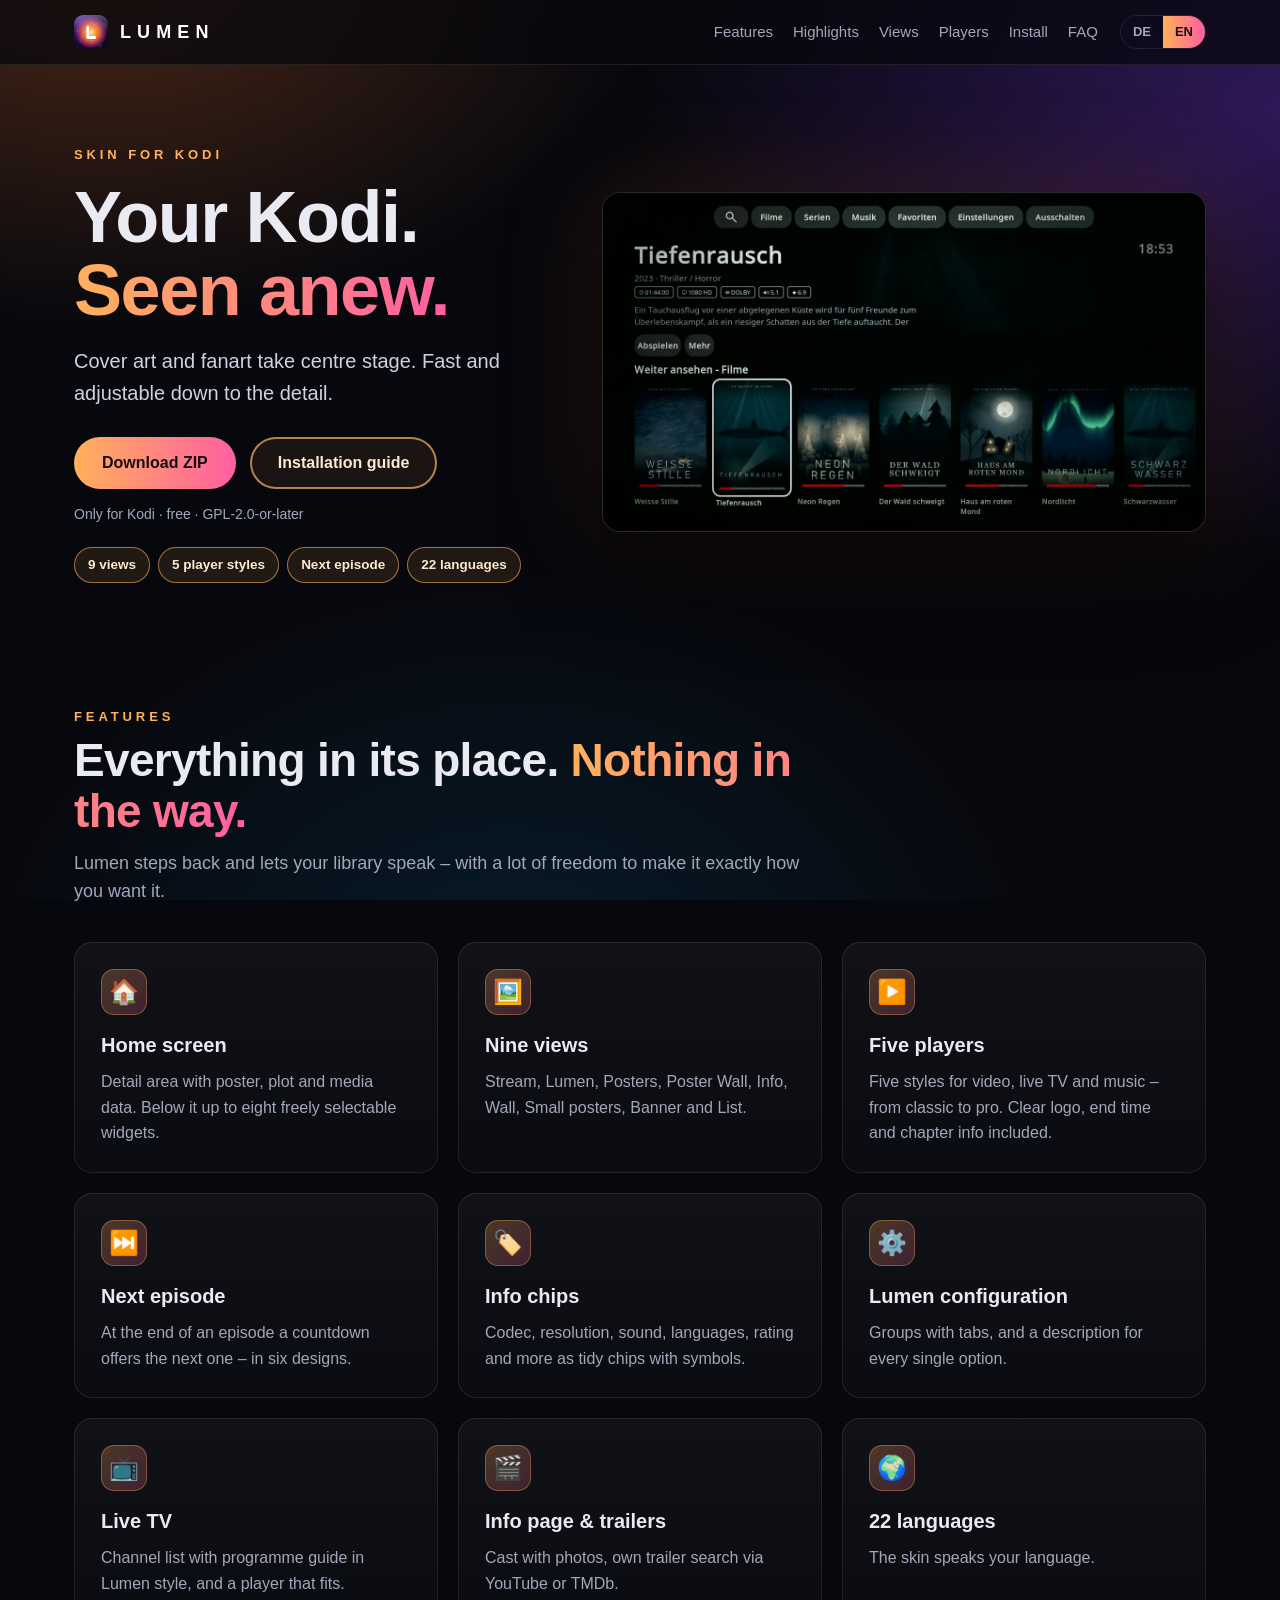
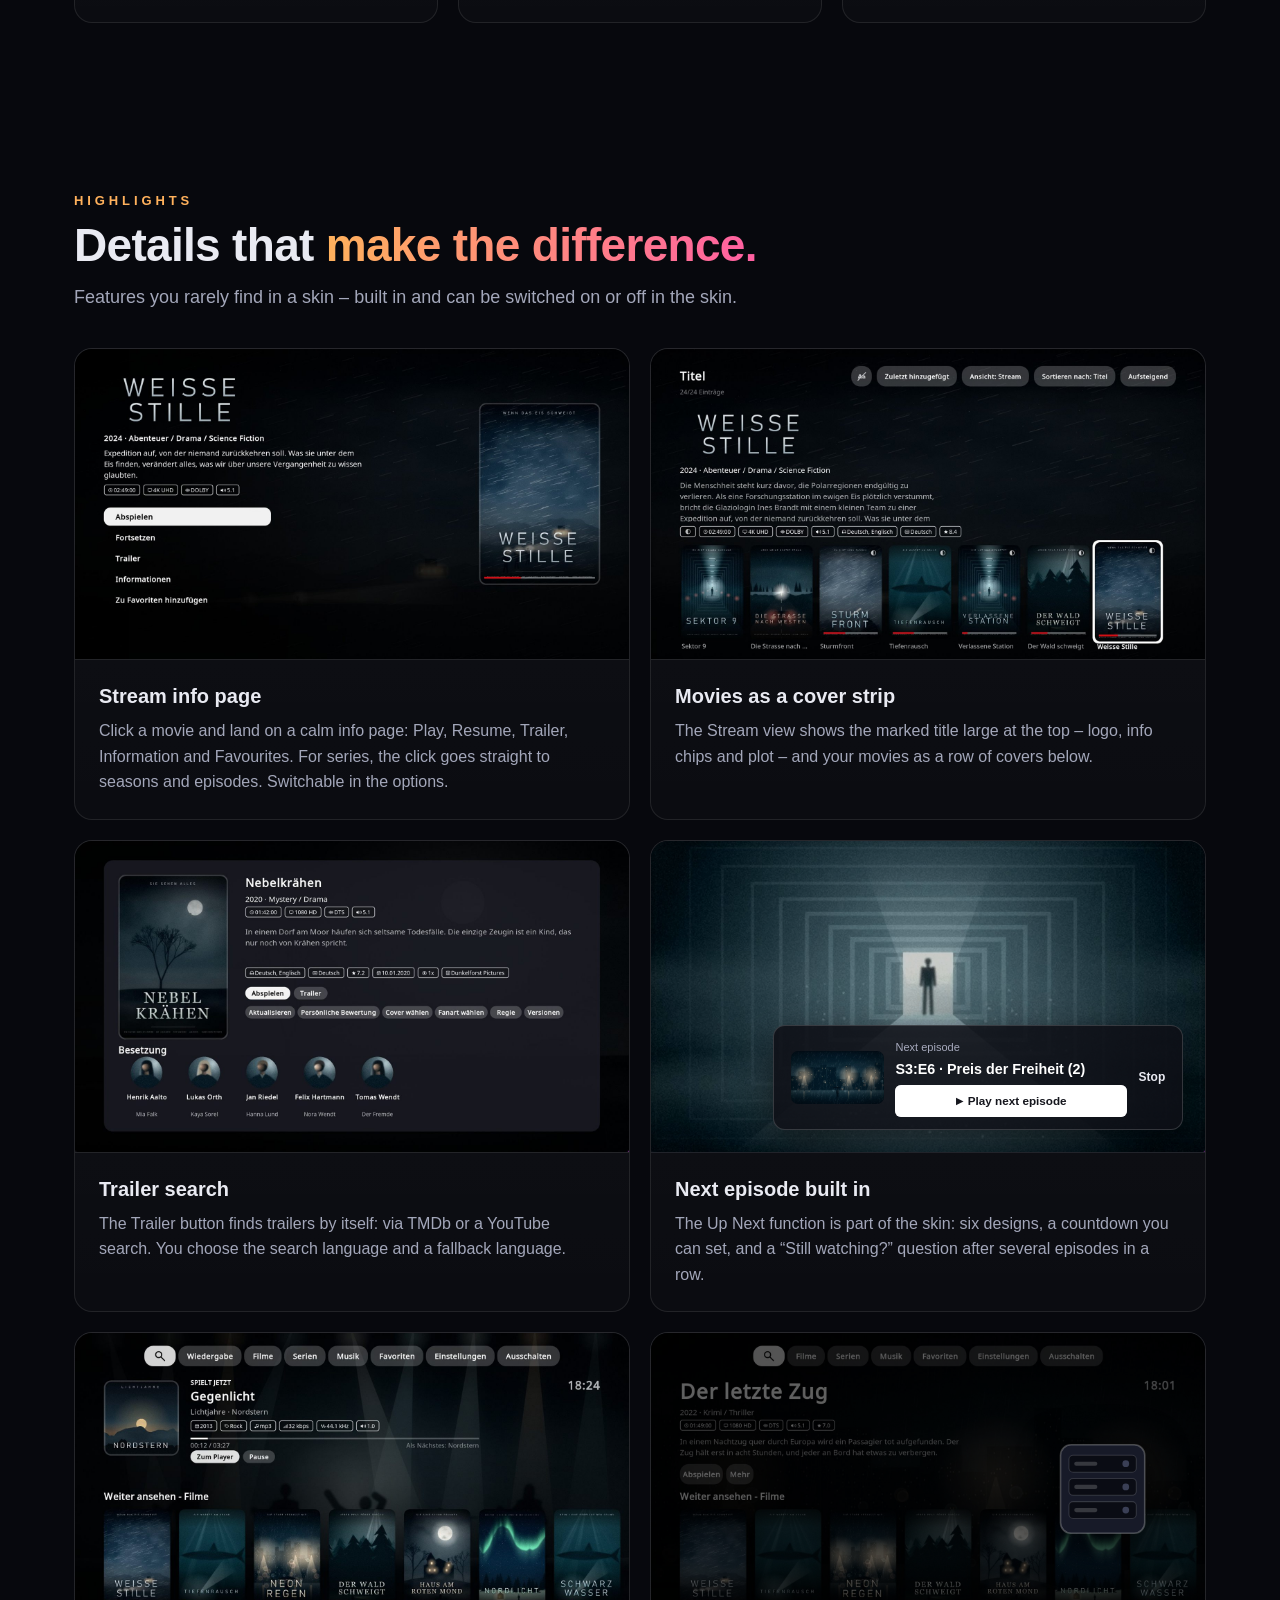
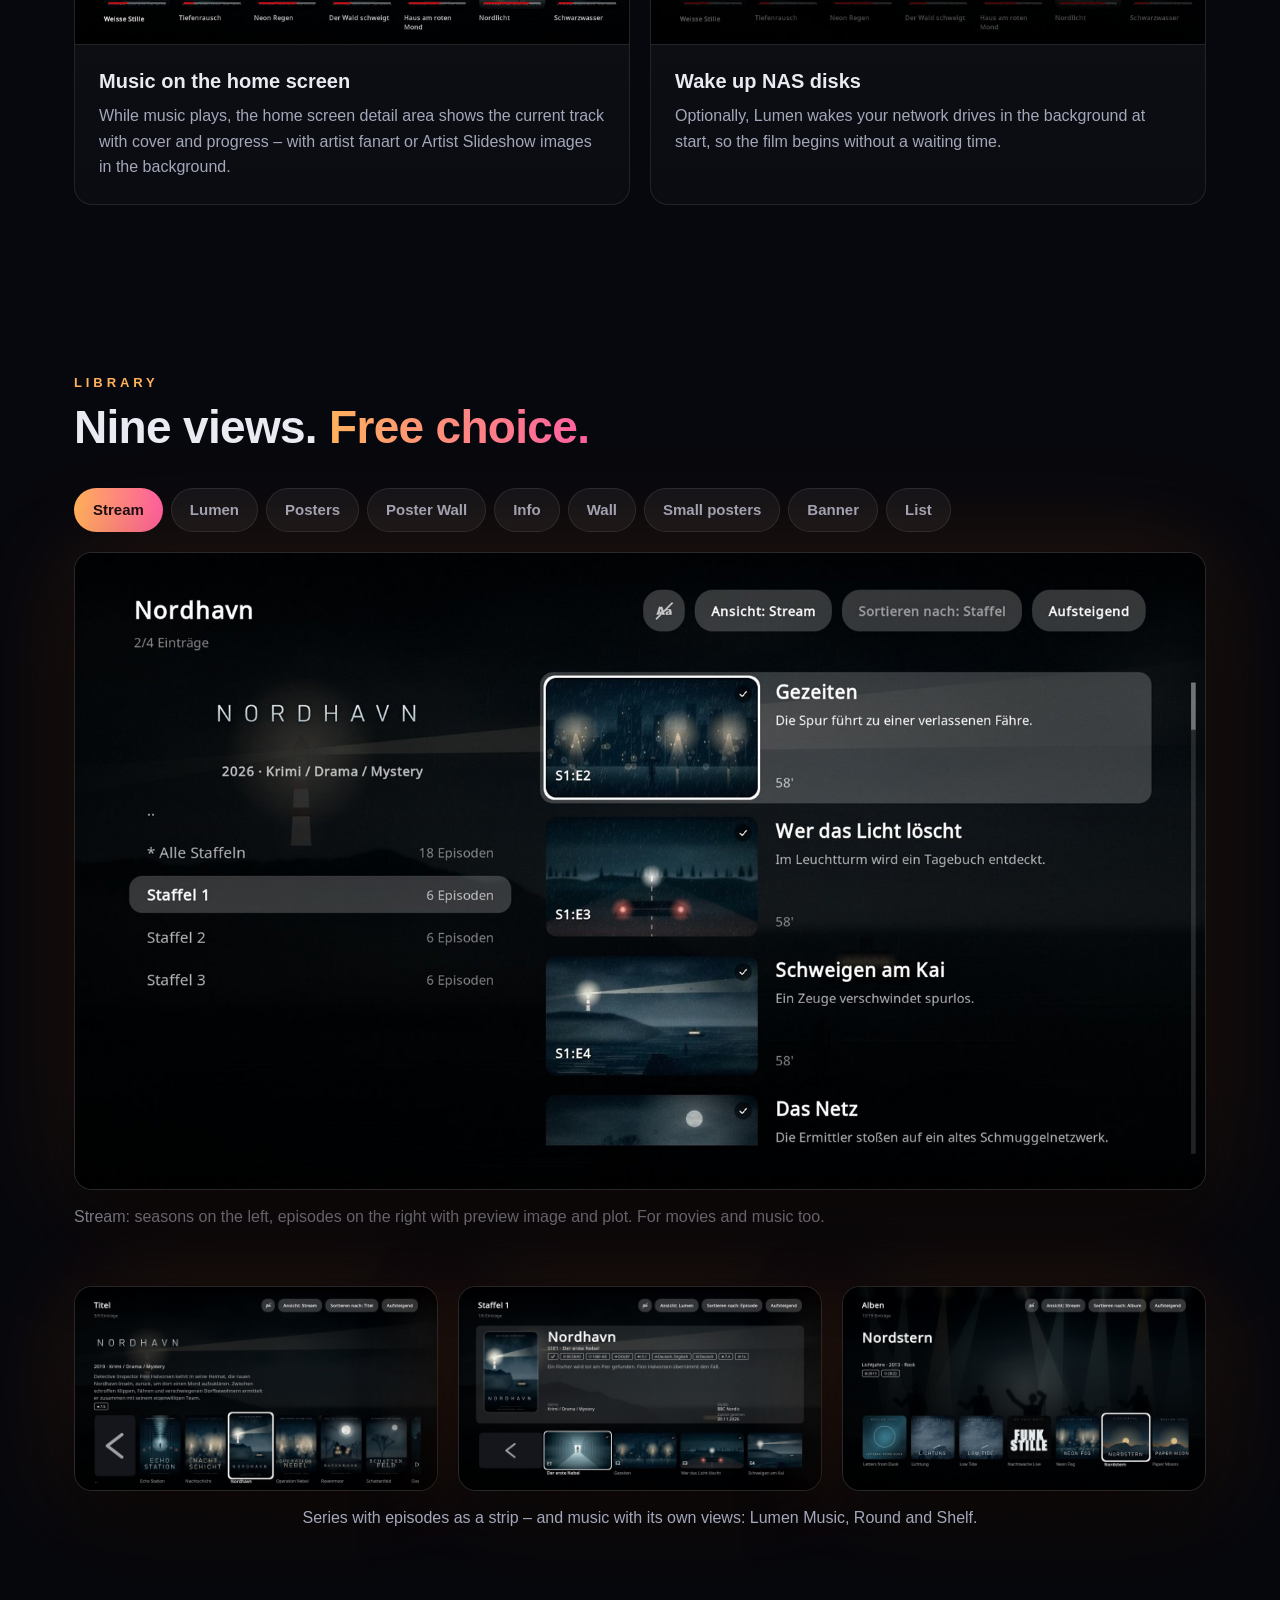
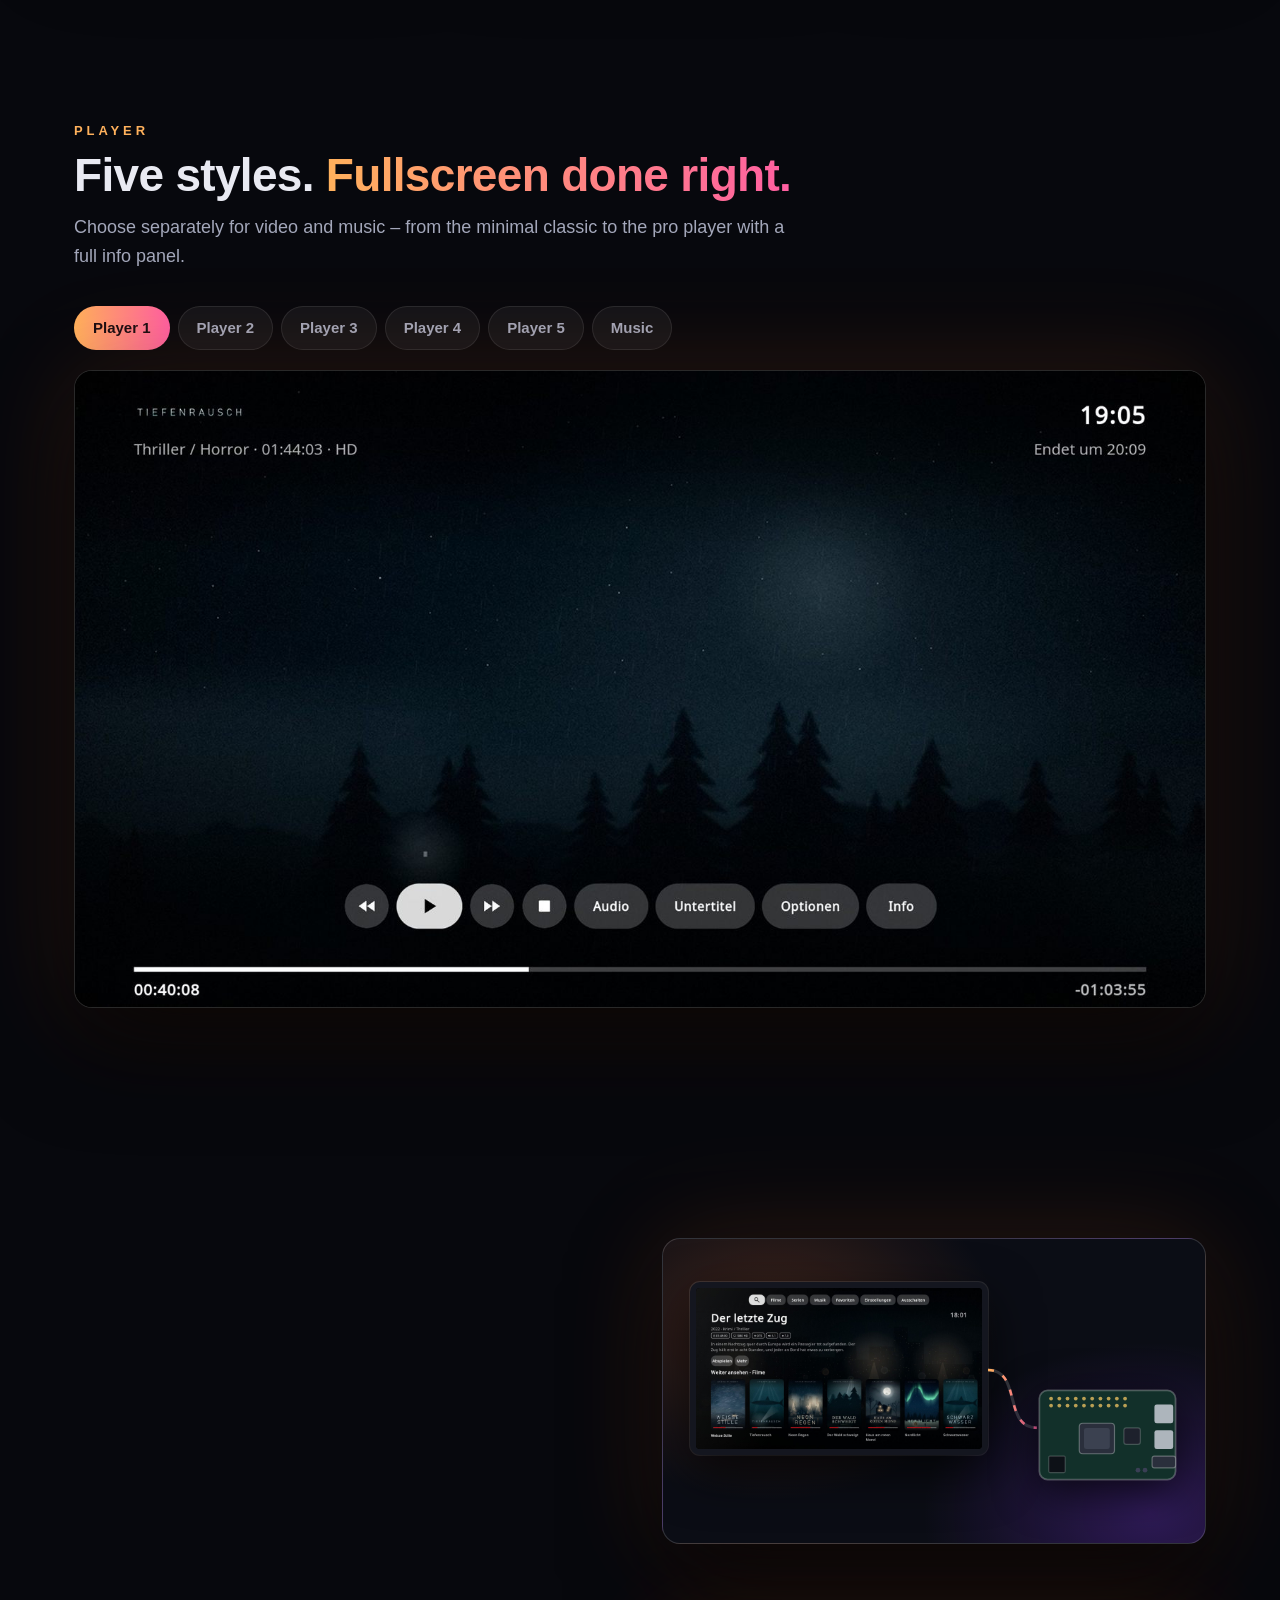
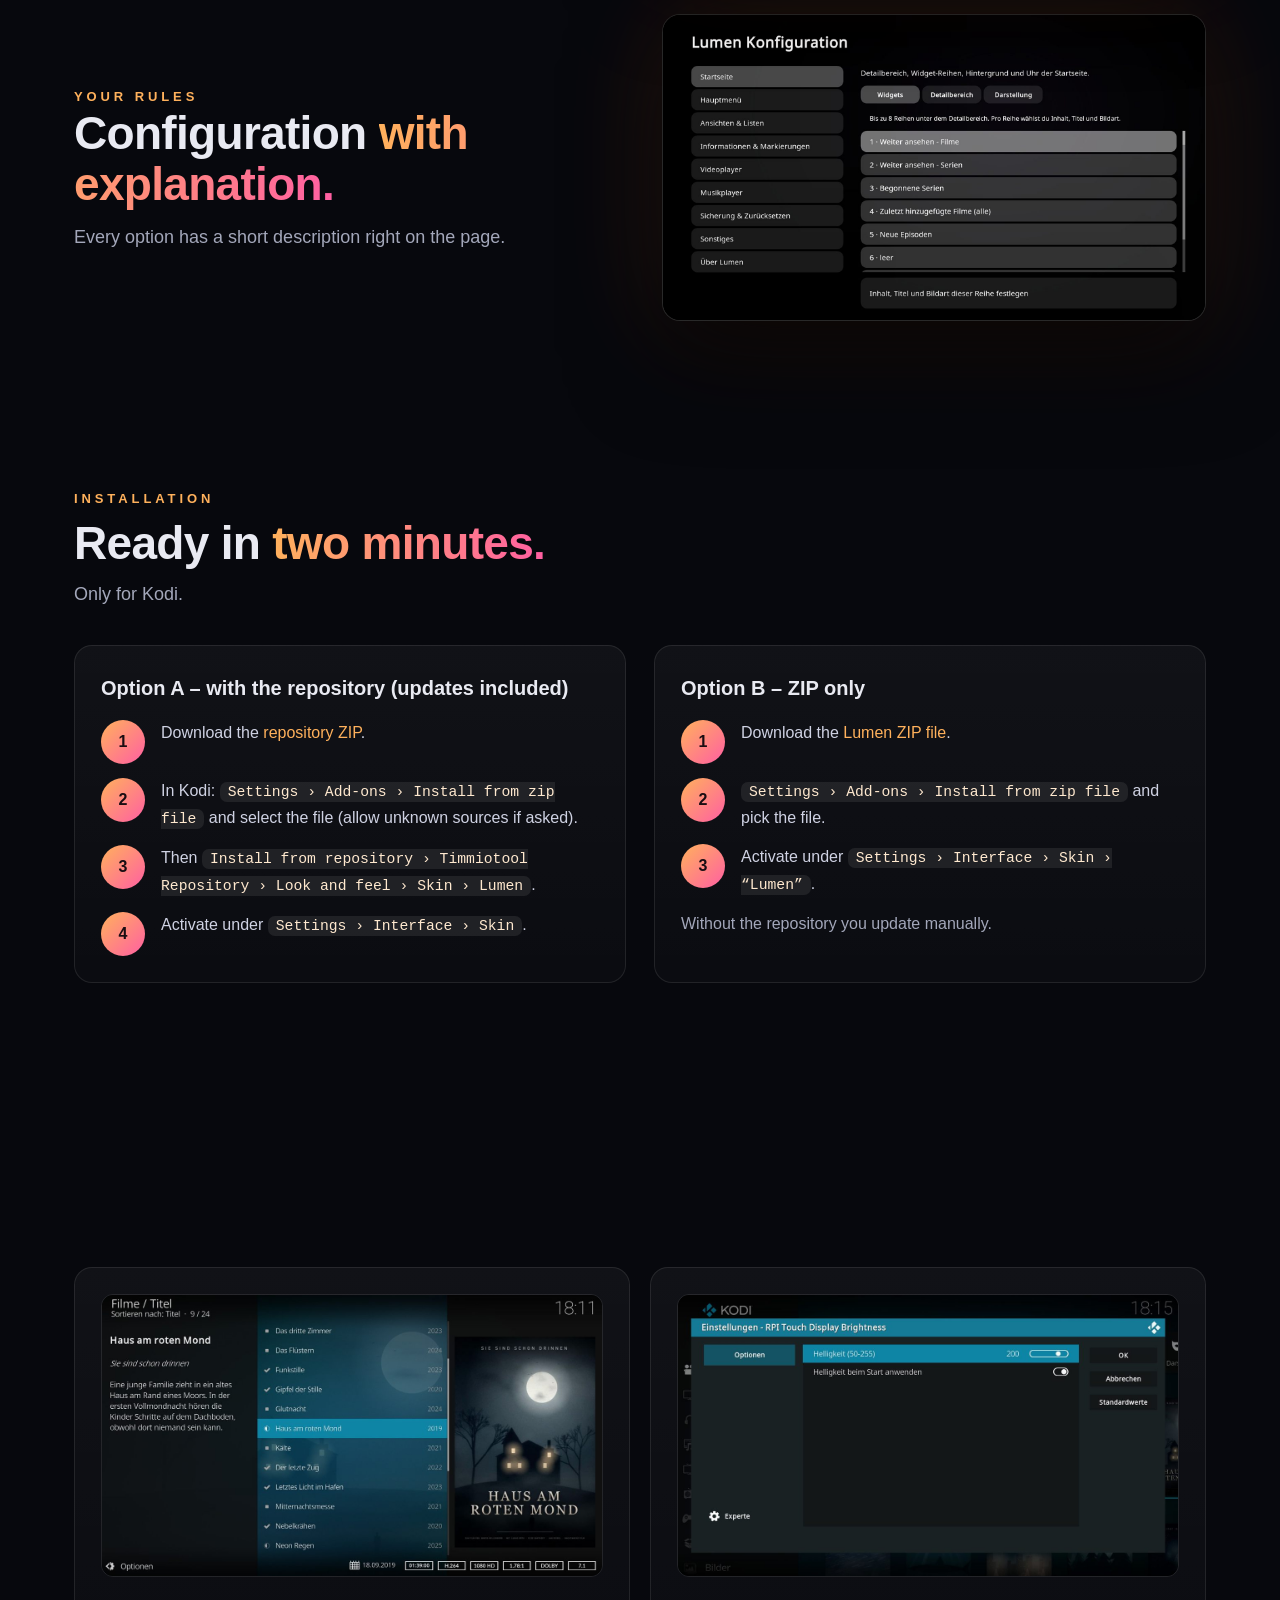
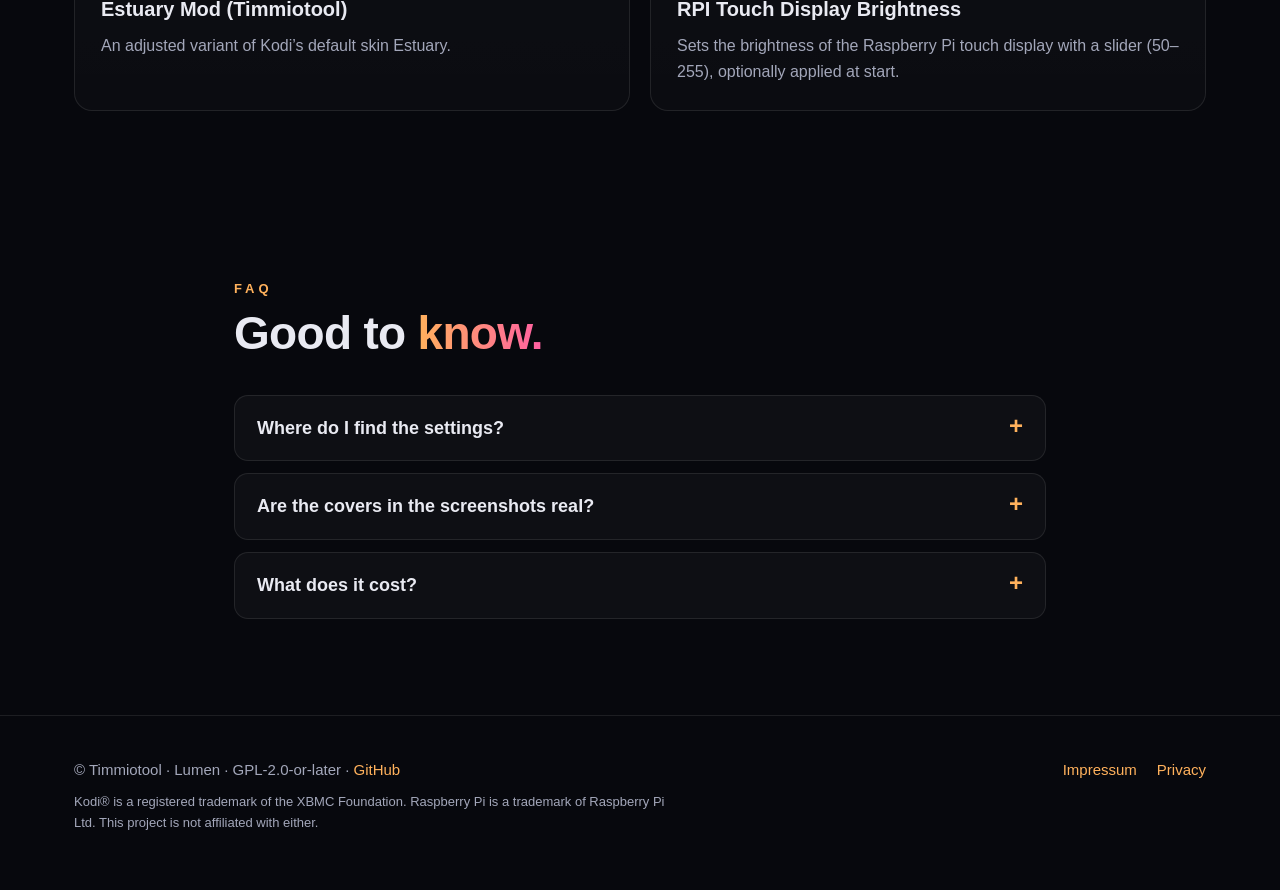
==== commit 2ce44056: "Add files via upload" ====
--- a/index.html
+++ b/index.html
@@ -4,7 +4,7 @@
 <meta charset="utf-8">
 <meta name="viewport" content="width=device-width,initial-scale=1">
 <title>Lumen – der Skin für Kodi</title>
-<meta name="description" content="Lumen ist ein dunkler Skin für Kodi mit Fokus auf Cover und Fanart: acht Ansichten, fünf Player-Stile, Nächste-Folge-Countdown und eine Konfiguration mit Erklärung zu jeder Option.">
+<meta name="description" content="Lumen ist ein dunkler Skin für Kodi mit Fokus auf Cover und Fanart: neun Ansichten (neu: Stream), fünf Player-Stile, Nächste-Folge-Countdown und eine Konfiguration mit Erklärung zu jeder Option.">
 <meta property="og:title" content="Lumen – der Skin für Kodi">
 <meta property="og:description" content="Cover und Fanart im Mittelpunkt. Schnell und bis ins Detail einstellbar.">
 <meta property="og:image" content="img/home.jpg">
@@ -35,11 +35,11 @@
     <h1 data-en="Your Kodi.<br><b>Seen anew.</b>">Dein Kodi.<br><b>Neu gesehen.</b></h1>
     <p class="lead" data-en="Cover art and fanart take centre stage. Fast and adjustable down to the detail.">Cover und Fanart im Mittelpunkt. Schnell und bis ins Detail einstellbar.</p>
     <div class="cta">
-      <a class="btn p" href="https://timmiotool.github.io/kodi-repo/skin.lumen/skin.lumen-1.5.03.zip" data-en="Download ZIP">ZIP herunterladen</a>
+      <a class="btn p" href="https://timmiotool.github.io/kodi-repo/skin.lumen/skin.lumen-1.6.01.zip" data-en="Download ZIP">ZIP herunterladen</a>
       <a class="btn s" href="#install" data-en="Installation guide">Installationsanleitung</a>
     </div>
     <p class="meta" data-en="Only for Kodi · free · GPL-2.0-or-later">Nur für Kodi · kostenlos · GPL-2.0-or-later</p>
-    <div class="chips"><span class="chip" data-en="8 views">8 Ansichten</span><span class="chip" data-en="5 player styles">5 Player-Stile</span><span class="chip" data-en="Next episode">Nächste Folge</span><span class="chip" data-en="22 languages">22 Sprachen</span></div>
+    <div class="chips"><span class="chip" data-en="9 views">9 Ansichten</span><span class="chip" data-en="5 player styles">5 Player-Stile</span><span class="chip" data-en="Next episode">Nächste Folge</span><span class="chip" data-en="22 languages">22 Sprachen</span></div>
   </div>
   <video class="shot herovid" src="video/lumen-hero.mp4" poster="img/hero-poster.jpg" width="1280" height="720" autoplay muted loop playsinline preload="auto" aria-label="Lumen in Bewegung: Startseite, Bibliothek und Player"></video>
 </div></header>
@@ -50,7 +50,7 @@
     <p data-en="Lumen steps back and lets your library speak – with a lot of freedom to make it exactly how you want it." >Lumen hält sich zurück und lässt deine Bibliothek sprechen – mit viel Freiheit, es genau so einzurichten, wie du es magst.</p></div>
   <div class="grid g3">
     <div class="card reveal"><div class="ico">🏠</div><h3 data-en="Home screen">Startseite</h3><p data-en="Detail area with poster, plot and media data. Below it up to eight freely selectable widgets.">Detailbereich mit Poster, Handlung und Mediendaten. Darunter bis zu acht frei wählbare Widgets.</p></div>
-    <div class="card reveal"><div class="ico">🖼️</div><h3 data-en="Eight views">Acht Ansichten</h3><p data-en="Lumen, Posters, Poster Wall, Info, Wall, Small posters, Banner and List.">Lumen, Poster, Poster Wall, Info, Wand, Kleine Poster, Banner und Liste.</p></div>
+    <div class="card reveal"><div class="ico">🖼️</div><h3 data-en="Nine views">Neun Ansichten</h3><p data-en="Stream, Lumen, Posters, Poster Wall, Info, Wall, Small posters, Banner and List.">Stream, Lumen, Poster, Poster Wall, Info, Wand, Kleine Poster, Banner und Liste.</p></div>
     <div class="card reveal"><div class="ico">▶️</div><h3 data-en="Five players">Fünf Player</h3><p data-en="Five styles for video, live TV and music – from classic to pro. Clear logo, end time and chapter info included.">Fünf Stile für Video, Live-TV und Musik – von klassisch bis Profi. Mit Clearlogo, Endzeit und Kapitelinfo.</p></div>
     <div class="card reveal"><div class="ico">⏭️</div><h3 data-en="Next episode">Nächste Folge</h3><p data-en="At the end of an episode a countdown offers the next one – in six designs.">Am Ende einer Folge bietet ein Countdown die nächste an – in sechs Designs.</p></div>
     <div class="card reveal"><div class="ico">🏷️</div><h3 data-en="Info chips">Info-Chips</h3><p data-en="Codec, resolution, sound, languages, rating and more as tidy chips with symbols.">Codec, Auflösung, Ton, Sprachen, Bewertung und mehr als aufgeräumte Chips mit Symbolen.</p></div>
@@ -66,6 +66,8 @@
     <h2 data-en="Details that <b>make the difference.</b>">Details, die den <b>Unterschied machen.</b></h2>
     <p data-en="Features you rarely find in a skin – built in and can be switched on or off in the skin.">Funktionen, die man in einem Skin selten findet – fest eingebaut und im Skin ein- und ausschaltbar.</p></div>
   <div class="grid g3 hl">
+    <div class="card reveal"><img src="img/stream_info.jpg" alt="Stream-Info-Seite mit Abspielen, Trailer und Favoriten" loading="lazy" width="1600" height="900"><h3 data-en="Stream info page">Stream-Info-Seite</h3><p data-en="Click a movie and land on a calm info page: Play, Resume, Trailer, Information and Favourites. For series, the click goes straight to seasons and episodes. Switchable in the options.">Ein Klick auf einen Film öffnet eine ruhige Info-Seite: Abspielen, Fortsetzen, Trailer, Informationen und Favoriten. Bei Serien geht es direkt zu Staffeln und Folgen. In den Optionen umschaltbar.</p></div>
+    <div class="card reveal"><img src="img/stream_filme.jpg" alt="Stream-Ansicht: Filme als Cover-Reihe mit Infos" loading="lazy" width="1600" height="900"><h3 data-en="Movies as a cover strip">Filme als Cover-Reihe</h3><p data-en="The Stream view shows the marked title large at the top – logo, info chips and plot – and your movies as a row of covers below.">Die Stream-Ansicht zeigt den markierten Titel groß oben – mit Logo, Info-Chips und Handlung – und darunter deine Filme als Reihe aus Covern.</p></div>
     <div class="card reveal"><img src="img/movieinfo.jpg" alt="Info-Seite mit Trailer-Button" loading="lazy" width="1600" height="900"><h3 data-en="Trailer search">Trailer-Suche</h3><p data-en="The Trailer button finds trailers by itself: via TMDb or a YouTube search. You choose the search language and a fallback language.">Der Trailer-Button sucht selbst: über TMDb oder per YouTube-Suche. Suchsprache und Ausweichsprache stellst du ein.</p></div>
     <div class="card reveal"><div class="upn" aria-hidden="true"><img class="ubg" src="img/next-bg.jpg" alt="" loading="lazy" width="1600" height="900"><div class="upop"><img class="uth" src="img/next-thumb.jpg" alt=""><div class="ut"><small data-en="Next episode">Nächste Folge</small><b>S3:E6 · Preis der Freiheit (2)</b><div class="ubtn"><i></i><span data-en="Play next episode">Nächste Folge abspielen</span></div></div><em data-en="Stop">Stoppen</em></div></div><h3 data-en="Next episode built in">Nächste Folge fest eingebaut</h3><p data-en="The Up Next function is part of the skin: six designs, a countdown you can set, and a “Still watching?” question after several episodes in a row.">Die Up-Next-Funktion gehört zum Skin: sechs Designs, ein einstellbarer Countdown und die Frage „Schaust du noch?“ nach mehreren Folgen in Serie.</p></div>
     <div class="card reveal"><img src="img/nowplaying.jpg" alt="Musik auf der Startseite" loading="lazy" width="1600" height="900"><h3 data-en="Music on the home screen">Musik auf der Startseite</h3><p data-en="While music plays, the home screen detail area shows the current track with cover and progress – with artist fanart or Artist Slideshow images in the background.">Läuft Musik, zeigt der Detailbereich der Startseite den aktuellen Titel mit Cover und Fortschritt – dazu Fanart des Interpreten oder Artist-Slideshow im Hintergrund.</p></div>
@@ -74,10 +76,11 @@
 </div></section>
 <section id="views"><div class="wrap">
   <div class="sh reveal"><span class="kick" data-en="Library">Bibliothek</span>
-    <h2 data-en="Eight views. <b>Free choice.</b>">Acht Ansichten. <b>Freie Wahl.</b></h2></div>
+    <h2 data-en="Nine views. <b>Free choice.</b>">Neun Ansichten. <b>Freie Wahl.</b></h2></div>
   <div data-tabs class="reveal">
     <div class="tabs">
-      <button class="tab on" data-img="img/lumen.jpg" data-cde="Die Lumen-Ansicht: alle Daten zu einem Titel auf einer Karte, darunter das Cover-Band." data-cen="The Lumen view: all data for a title on one card, with the cover strip below." data-en="Lumen">Lumen</button>
+      <button class="tab on" data-img="img/stream.jpg" data-cde="Stream: Staffeln links, Folgen rechts mit Vorschaubild und Handlung. Auch für Filme und Musik." data-cen="Stream: seasons on the left, episodes on the right with preview image and plot. For movies and music too." data-en="Stream">Stream</button>
+<button class="tab" data-img="img/lumen.jpg" data-cde="Die Lumen-Ansicht: alle Daten zu einem Titel auf einer Karte, darunter das Cover-Band." data-cen="The Lumen view: all data for a title on one card, with the cover strip below." data-en="Lumen">Lumen</button>
       <button class="tab" data-img="img/poster.jpg" data-cde="Poster: klassische Cover-Ansicht mit Gesehen-Häkchen und Fortschrittsbalken." data-cen="Posters: the classic cover view with watched ticks and progress bars." data-en="Posters">Poster</button>
       <button class="tab" data-img="img/posterwall.jpg" data-cde="Poster Wall: großes Poster links, Titelband und Handlung daneben." data-cen="Poster Wall: big poster on the left, title strip and plot beside it." data-en="Poster Wall">Poster Wall</button>
       <button class="tab" data-img="img/info.jpg" data-cde="Info: Liste links, Details mit Poster und Chips rechts." data-cen="Info: list on the left, details with poster and chips on the right." data-en="Info">Info</button>
@@ -86,13 +89,13 @@
       <button class="tab" data-img="img/banner.jpg" data-cde="Banner: breite Bilder mit Titel und Bewertung." data-cen="Banner: wide images with title and rating." data-en="Banner">Banner</button>
       <button class="tab" data-img="img/liste.jpg" data-cde="Liste: schlicht und schnell." data-cen="List: plain and fast." data-en="List">Liste</button>
     </div>
-    <div class="stage"><img class="shot" src="img/lumen.jpg" alt="" width="1600" height="900" loading="lazy"></div>
+    <div class="stage"><img class="shot" src="img/stream.jpg" alt="" width="1600" height="900" loading="lazy"></div>
     <p class="cap"></p>
   </div>
   <div class="grid g3" style="margin-top:34px">
-    <img class="shot reveal" src="img/serie.jpg" alt="Serien" loading="lazy" width="1600" height="900">
+    <img class="shot reveal" src="img/stream_serien.jpg" alt="Stream-Ansicht: Serien" loading="lazy" width="1600" height="900">
     <img class="shot reveal" src="img/staffel.jpg" alt="Staffel mit Folgen als Band" loading="lazy" width="1600" height="900">
-    <img class="shot reveal" src="img/mus_lumen.jpg" alt="Musik – Lumen Musik" loading="lazy" width="1600" height="900">
+    <img class="shot reveal" src="img/stream_musik.jpg" alt="Stream-Ansicht: Musik" loading="lazy" width="1600" height="900">
   </div>
   <p class="cap" style="text-align:center" data-en="Series with episodes as a strip – and music with its own views: Lumen Music, Round and Shelf." >Serien mit Folgen als Band – und Musik mit eigenen Ansichten: Lumen Musik, Rund und Regal.</p>
 </div></section>
@@ -147,7 +150,7 @@
       </div></div>
     <div class="card reveal"><h3 data-en="Option B – ZIP only">Variante B – nur die ZIP-Datei</h3>
       <div class="steps" style="margin-top:16px">
-        <div class="step"><p data-en="Download the <a href='https://timmiotool.github.io/kodi-repo/skin.lumen/skin.lumen-1.5.03.zip'>Lumen ZIP file</a>.">Lade die <a href="https://timmiotool.github.io/kodi-repo/skin.lumen/skin.lumen-1.5.03.zip">Lumen-ZIP-Datei</a> herunter.</p></div>
+        <div class="step"><p data-en="Download the <a href='https://timmiotool.github.io/kodi-repo/skin.lumen/skin.lumen-1.6.01.zip'>Lumen ZIP file</a>.">Lade die <a href="https://timmiotool.github.io/kodi-repo/skin.lumen/skin.lumen-1.6.01.zip">Lumen-ZIP-Datei</a> herunter.</p></div>
         <div class="step"><p data-en="<code>Settings › Add-ons › Install from zip file</code> and pick the file.">Unter <code>Einstellungen › Add-ons › Aus ZIP-Datei installieren</code> die Datei wählen.</p></div>
         <div class="step"><p data-en="Activate under <code>Settings › Interface › Skin › “Lumen”</code>.">Unter <code>Einstellungen › Oberfläche › Skin</code> „Lumen“ aktivieren.</p></div>
       </div>
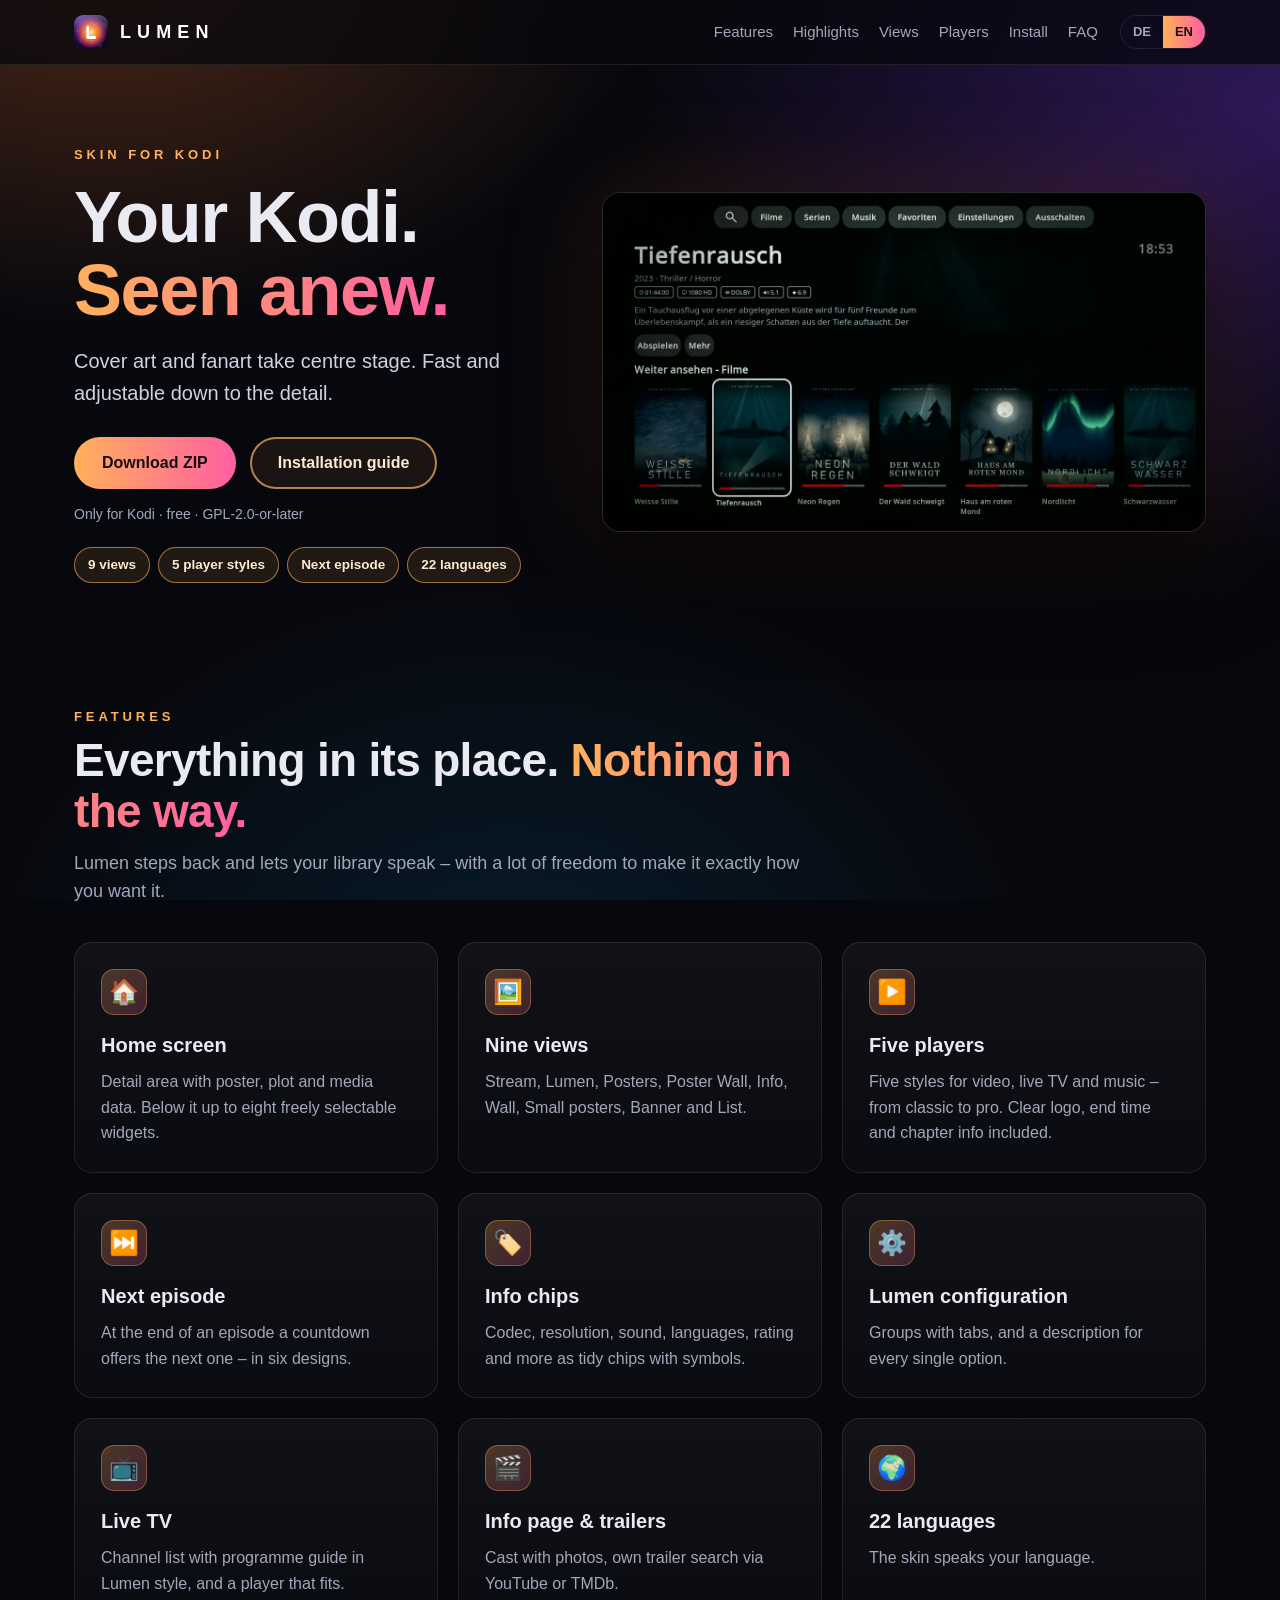
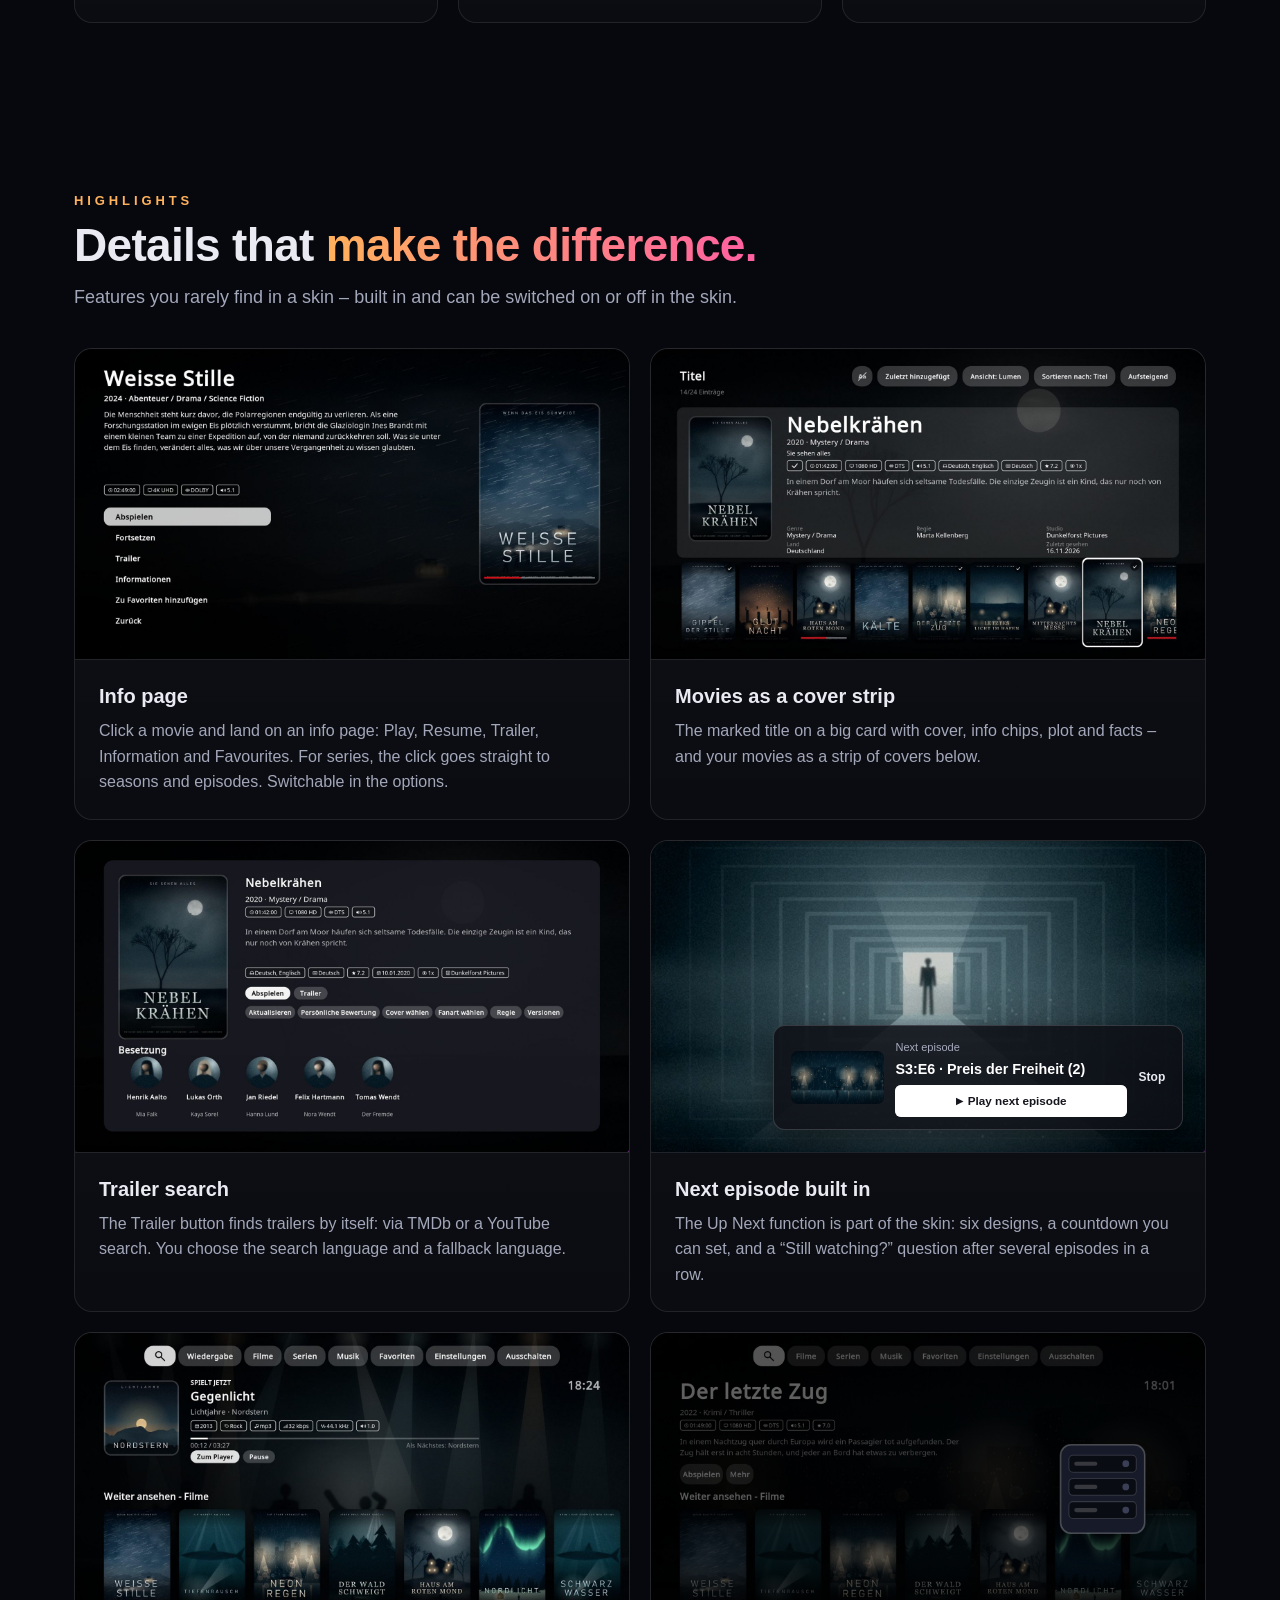
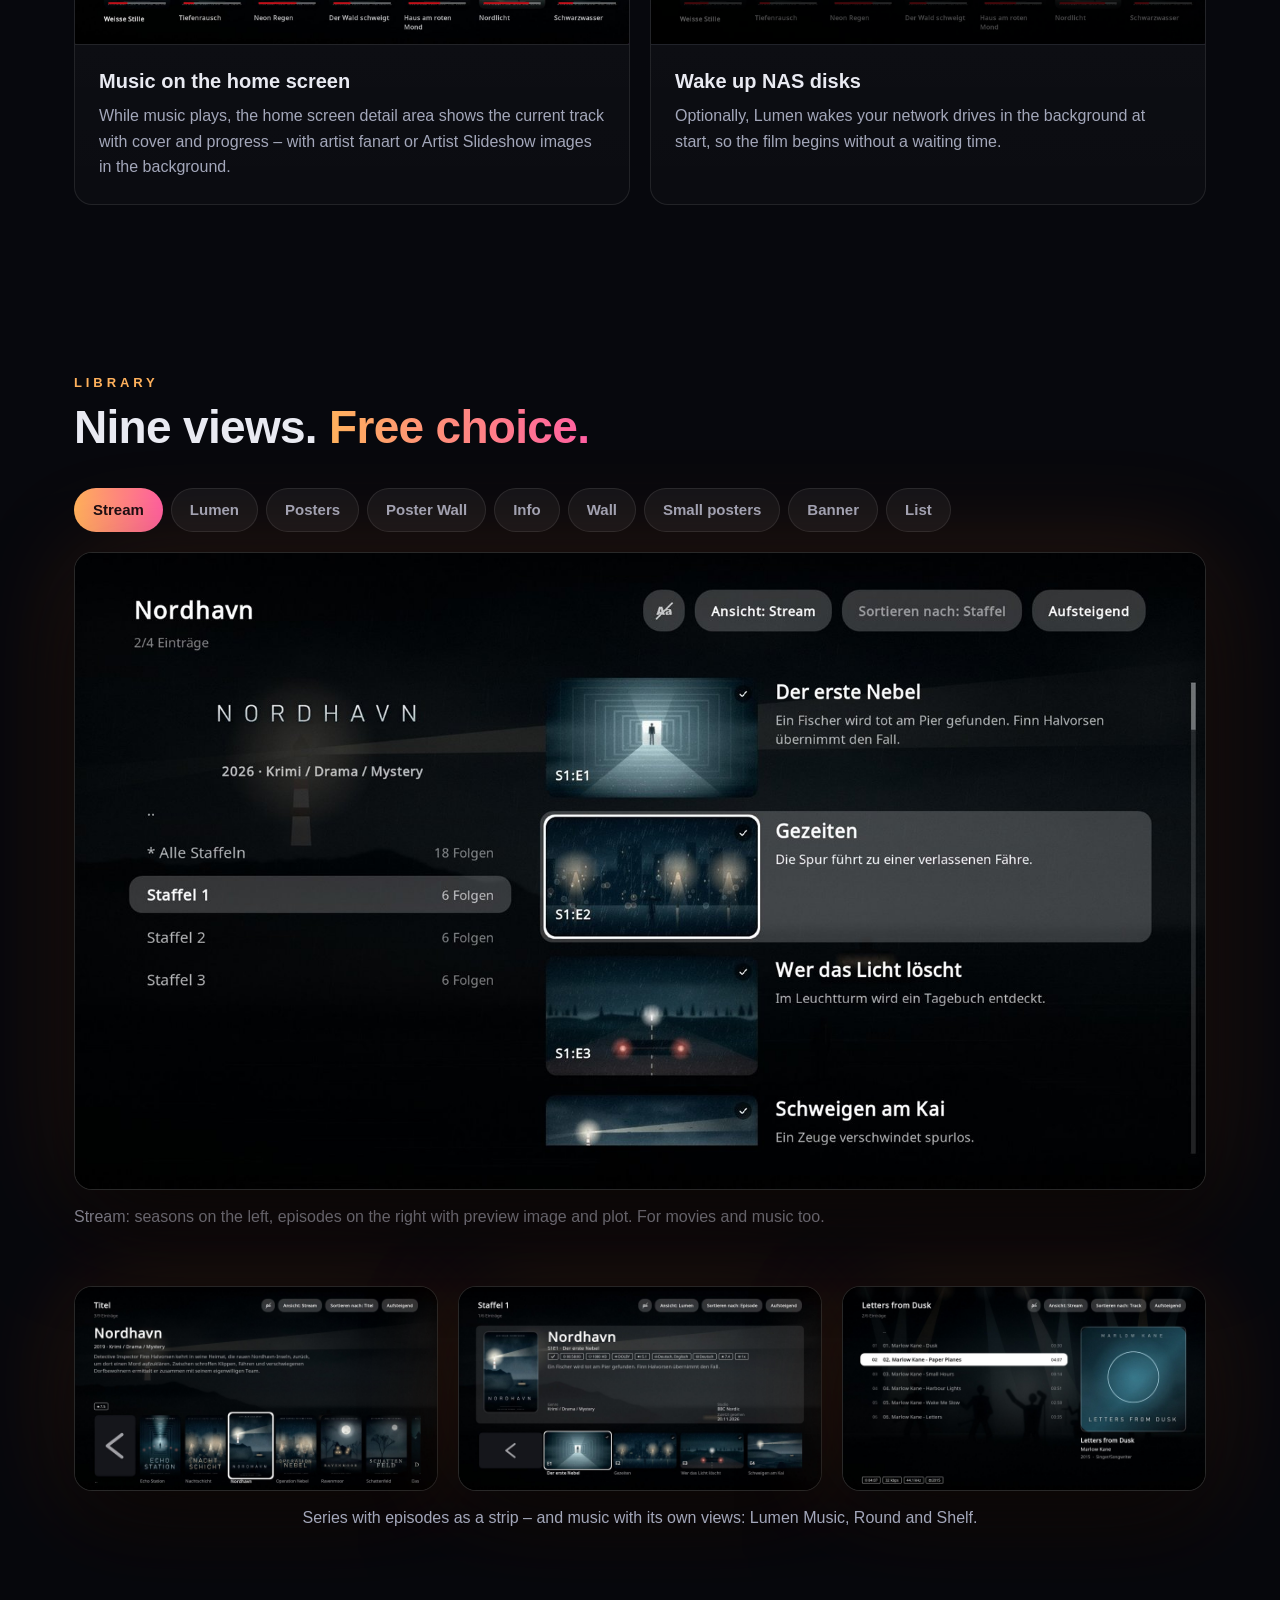
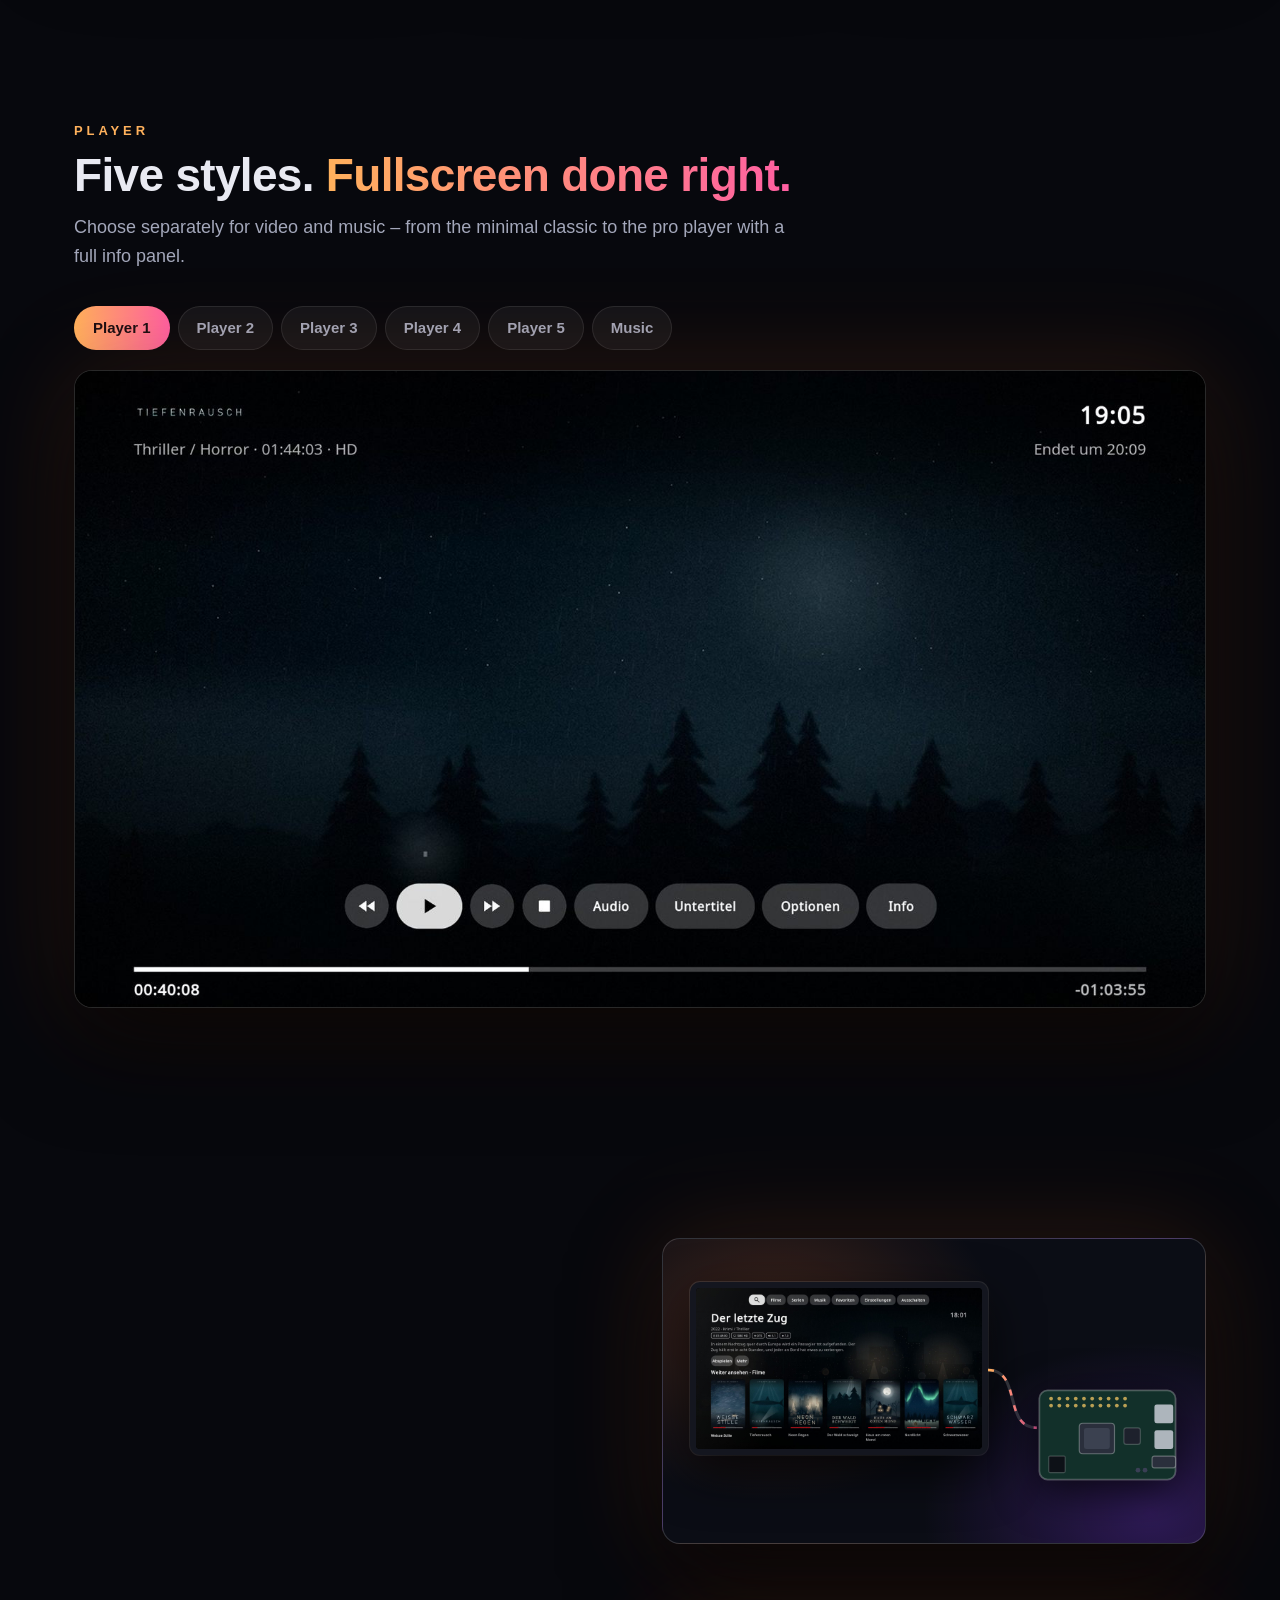
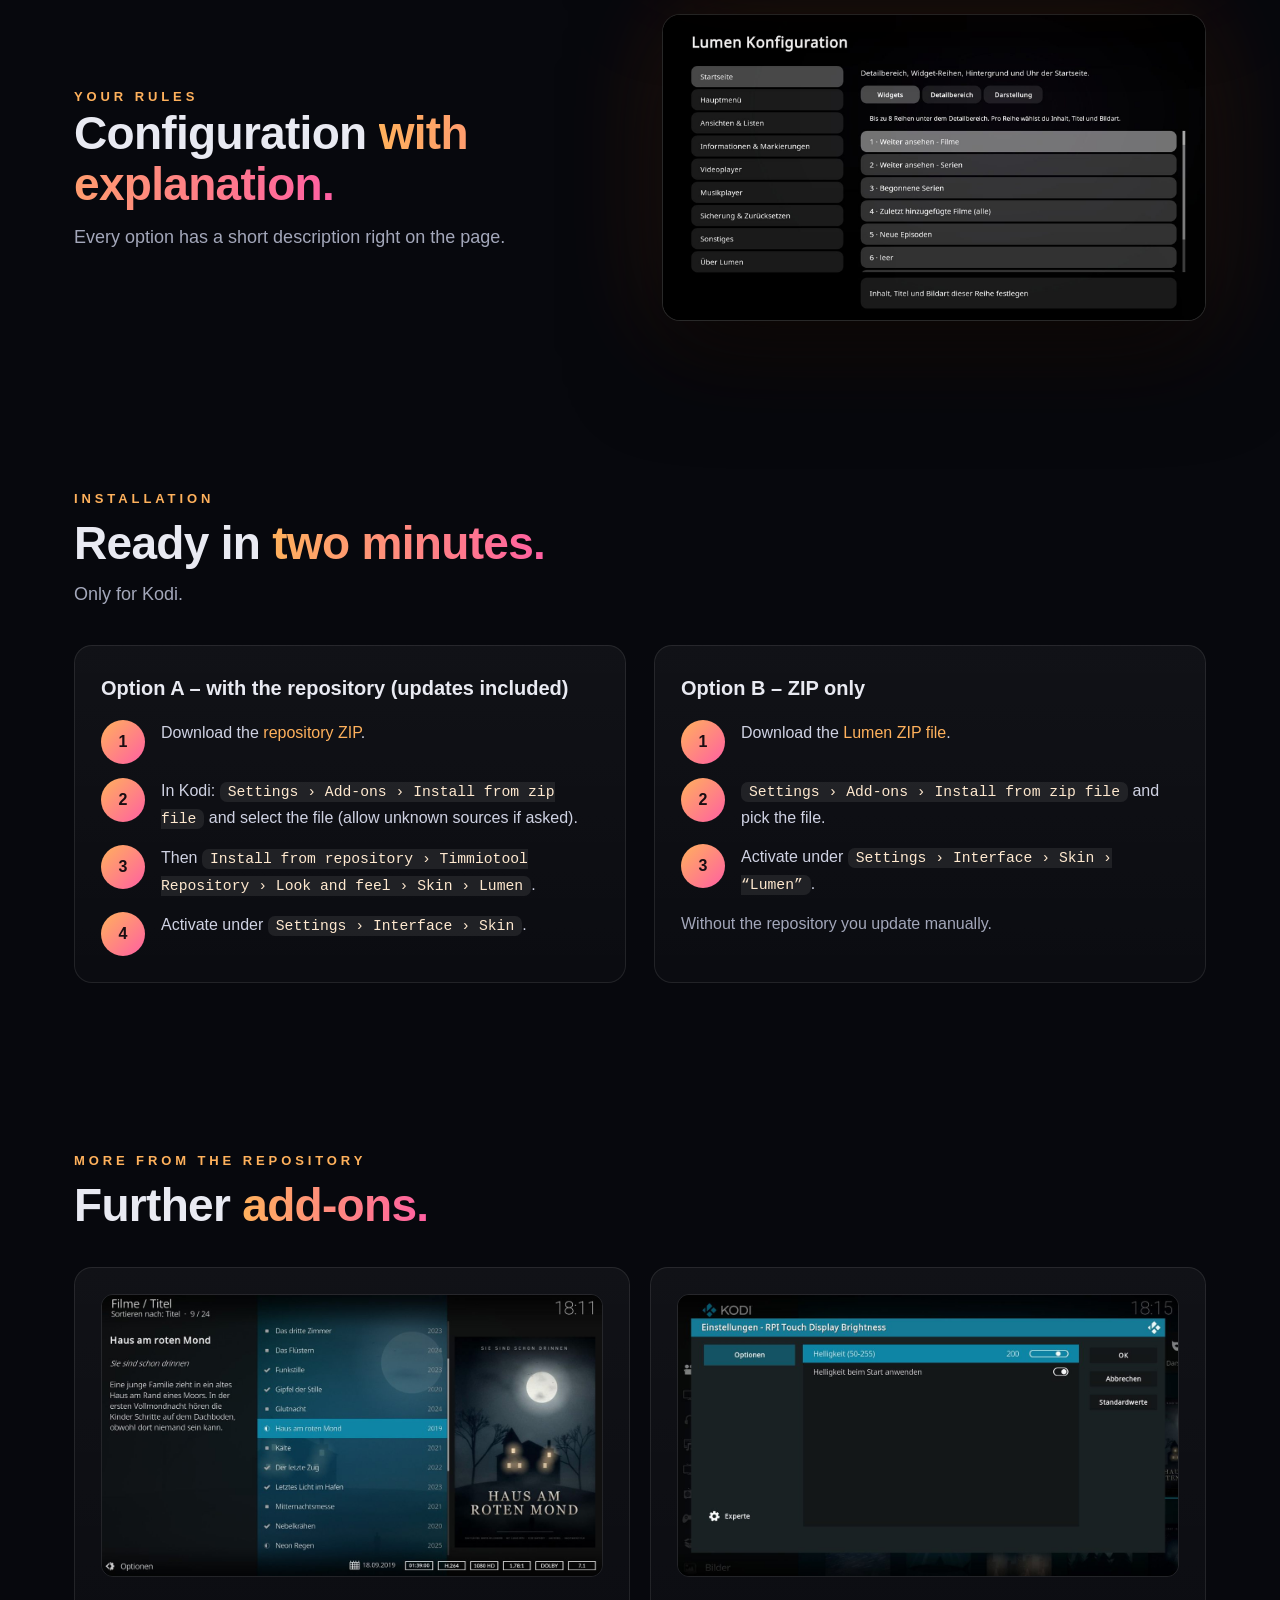
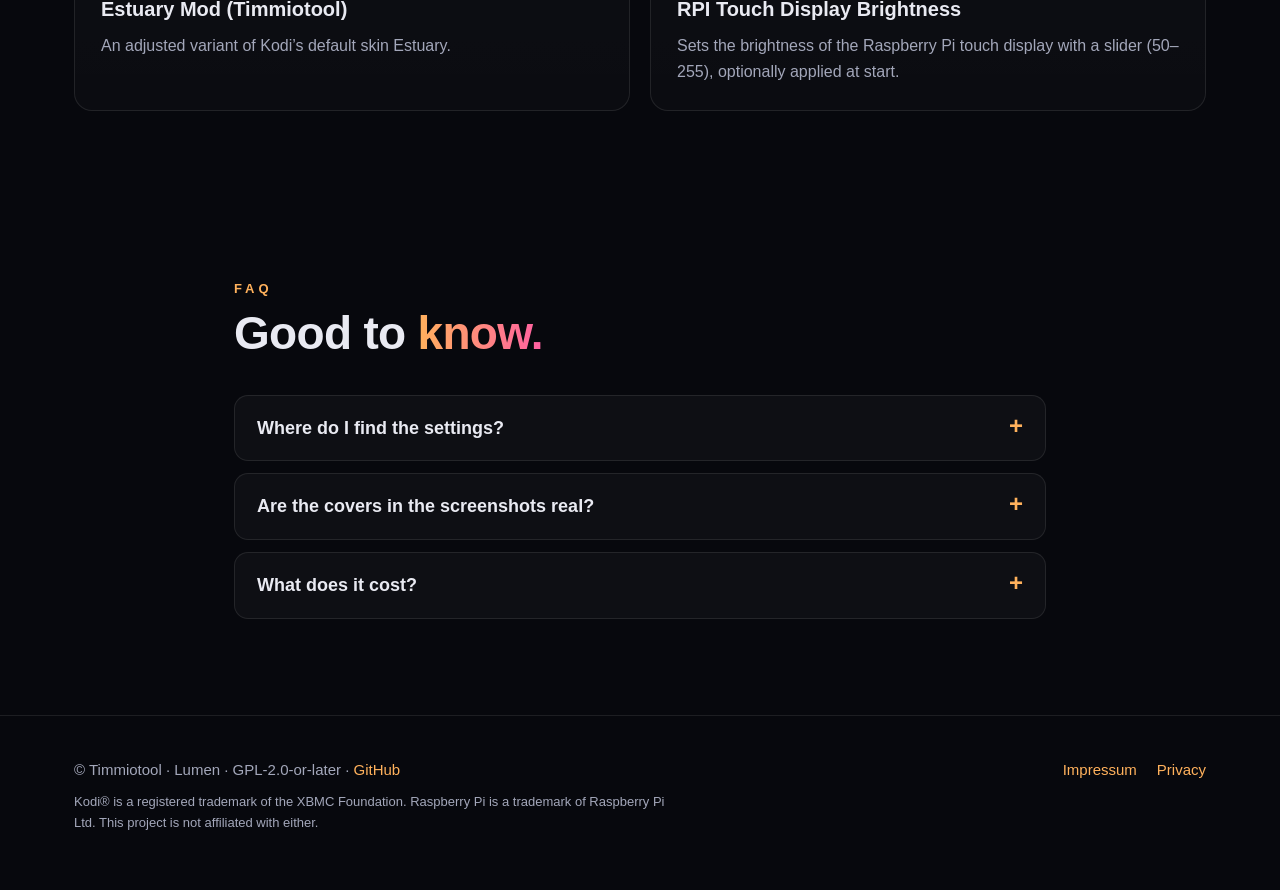
==== commit 2a41d427: "Add files via upload" ====
--- a/index.html
+++ b/index.html
@@ -35,7 +35,7 @@
     <h1 data-en="Your Kodi.<br><b>Seen anew.</b>">Dein Kodi.<br><b>Neu gesehen.</b></h1>
     <p class="lead" data-en="Cover art and fanart take centre stage. Fast and adjustable down to the detail.">Cover und Fanart im Mittelpunkt. Schnell und bis ins Detail einstellbar.</p>
     <div class="cta">
-      <a class="btn p" href="https://timmiotool.github.io/kodi-repo/skin.lumen/skin.lumen-1.6.01.zip" data-en="Download ZIP">ZIP herunterladen</a>
+      <a class="btn p" href="https://timmiotool.github.io/kodi-repo/skin.lumen/skin.lumen-1.6.02.zip" data-en="Download ZIP">ZIP herunterladen</a>
       <a class="btn s" href="#install" data-en="Installation guide">Installationsanleitung</a>
     </div>
     <p class="meta" data-en="Only for Kodi · free · GPL-2.0-or-later">Nur für Kodi · kostenlos · GPL-2.0-or-later</p>
@@ -66,8 +66,8 @@
     <h2 data-en="Details that <b>make the difference.</b>">Details, die den <b>Unterschied machen.</b></h2>
     <p data-en="Features you rarely find in a skin – built in and can be switched on or off in the skin.">Funktionen, die man in einem Skin selten findet – fest eingebaut und im Skin ein- und ausschaltbar.</p></div>
   <div class="grid g3 hl">
-    <div class="card reveal"><img src="img/stream_info.jpg" alt="Stream-Info-Seite mit Abspielen, Trailer und Favoriten" loading="lazy" width="1600" height="900"><h3 data-en="Stream info page">Stream-Info-Seite</h3><p data-en="Click a movie and land on a calm info page: Play, Resume, Trailer, Information and Favourites. For series, the click goes straight to seasons and episodes. Switchable in the options.">Ein Klick auf einen Film öffnet eine ruhige Info-Seite: Abspielen, Fortsetzen, Trailer, Informationen und Favoriten. Bei Serien geht es direkt zu Staffeln und Folgen. In den Optionen umschaltbar.</p></div>
-    <div class="card reveal"><img src="img/stream_filme.jpg" alt="Stream-Ansicht: Filme als Cover-Reihe mit Infos" loading="lazy" width="1600" height="900"><h3 data-en="Movies as a cover strip">Filme als Cover-Reihe</h3><p data-en="The Stream view shows the marked title large at the top – logo, info chips and plot – and your movies as a row of covers below.">Die Stream-Ansicht zeigt den markierten Titel groß oben – mit Logo, Info-Chips und Handlung – und darunter deine Filme als Reihe aus Covern.</p></div>
+    <div class="card reveal"><img src="img/stream_info.jpg" alt="Info-Seite mit Abspielen, Trailer und Favoriten" loading="lazy" width="1600" height="900"><h3 data-en="Info page">Info-Seite</h3><p data-en="Click a movie and land on an info page: Play, Resume, Trailer, Information and Favourites. For series, the click goes straight to seasons and episodes. Switchable in the options.">Ein Klick auf einen Film öffnet eine Info-Seite: Abspielen, Fortsetzen, Trailer, Informationen und Favoriten. Bei Serien geht es direkt zu Staffeln und Folgen. In den Optionen umschaltbar.</p></div>
+    <div class="card reveal"><img src="img/lumen.jpg" alt="Lumen-Ansicht: Karte mit allen Daten und darunter das Cover-Band" loading="lazy" width="1600" height="900"><h3 data-en="Movies as a cover strip">Filme als Cover-Band</h3><p data-en="The marked title on a big card with cover, info chips, plot and facts – and your movies as a strip of covers below.">Der markierte Titel auf einer großen Karte mit Cover, Info-Chips, Handlung und Fakten – darunter deine Filme als Band aus Covern.</p></div>
     <div class="card reveal"><img src="img/movieinfo.jpg" alt="Info-Seite mit Trailer-Button" loading="lazy" width="1600" height="900"><h3 data-en="Trailer search">Trailer-Suche</h3><p data-en="The Trailer button finds trailers by itself: via TMDb or a YouTube search. You choose the search language and a fallback language.">Der Trailer-Button sucht selbst: über TMDb oder per YouTube-Suche. Suchsprache und Ausweichsprache stellst du ein.</p></div>
     <div class="card reveal"><div class="upn" aria-hidden="true"><img class="ubg" src="img/next-bg.jpg" alt="" loading="lazy" width="1600" height="900"><div class="upop"><img class="uth" src="img/next-thumb.jpg" alt=""><div class="ut"><small data-en="Next episode">Nächste Folge</small><b>S3:E6 · Preis der Freiheit (2)</b><div class="ubtn"><i></i><span data-en="Play next episode">Nächste Folge abspielen</span></div></div><em data-en="Stop">Stoppen</em></div></div><h3 data-en="Next episode built in">Nächste Folge fest eingebaut</h3><p data-en="The Up Next function is part of the skin: six designs, a countdown you can set, and a “Still watching?” question after several episodes in a row.">Die Up-Next-Funktion gehört zum Skin: sechs Designs, ein einstellbarer Countdown und die Frage „Schaust du noch?“ nach mehreren Folgen in Serie.</p></div>
     <div class="card reveal"><img src="img/nowplaying.jpg" alt="Musik auf der Startseite" loading="lazy" width="1600" height="900"><h3 data-en="Music on the home screen">Musik auf der Startseite</h3><p data-en="While music plays, the home screen detail area shows the current track with cover and progress – with artist fanart or Artist Slideshow images in the background.">Läuft Musik, zeigt der Detailbereich der Startseite den aktuellen Titel mit Cover und Fortschritt – dazu Fanart des Interpreten oder Artist-Slideshow im Hintergrund.</p></div>
@@ -95,7 +95,7 @@
   <div class="grid g3" style="margin-top:34px">
     <img class="shot reveal" src="img/stream_serien.jpg" alt="Stream-Ansicht: Serien" loading="lazy" width="1600" height="900">
     <img class="shot reveal" src="img/staffel.jpg" alt="Staffel mit Folgen als Band" loading="lazy" width="1600" height="900">
-    <img class="shot reveal" src="img/stream_musik.jpg" alt="Stream-Ansicht: Musik" loading="lazy" width="1600" height="900">
+    <img class="shot reveal" src="img/stream_musik.jpg" alt="Musik-Ansicht im Stream-Stil: Titelliste mit Cover" loading="lazy" width="1600" height="900">
   </div>
   <p class="cap" style="text-align:center" data-en="Series with episodes as a strip – and music with its own views: Lumen Music, Round and Shelf." >Serien mit Folgen als Band – und Musik mit eigenen Ansichten: Lumen Musik, Rund und Regal.</p>
 </div></section>
@@ -150,7 +150,7 @@
       </div></div>
     <div class="card reveal"><h3 data-en="Option B – ZIP only">Variante B – nur die ZIP-Datei</h3>
       <div class="steps" style="margin-top:16px">
-        <div class="step"><p data-en="Download the <a href='https://timmiotool.github.io/kodi-repo/skin.lumen/skin.lumen-1.6.01.zip'>Lumen ZIP file</a>.">Lade die <a href="https://timmiotool.github.io/kodi-repo/skin.lumen/skin.lumen-1.6.01.zip">Lumen-ZIP-Datei</a> herunter.</p></div>
+        <div class="step"><p data-en="Download the <a href='https://timmiotool.github.io/kodi-repo/skin.lumen/skin.lumen-1.6.02.zip'>Lumen ZIP file</a>.">Lade die <a href="https://timmiotool.github.io/kodi-repo/skin.lumen/skin.lumen-1.6.02.zip">Lumen-ZIP-Datei</a> herunter.</p></div>
         <div class="step"><p data-en="<code>Settings › Add-ons › Install from zip file</code> and pick the file.">Unter <code>Einstellungen › Add-ons › Aus ZIP-Datei installieren</code> die Datei wählen.</p></div>
         <div class="step"><p data-en="Activate under <code>Settings › Interface › Skin › “Lumen”</code>.">Unter <code>Einstellungen › Oberfläche › Skin</code> „Lumen“ aktivieren.</p></div>
       </div>
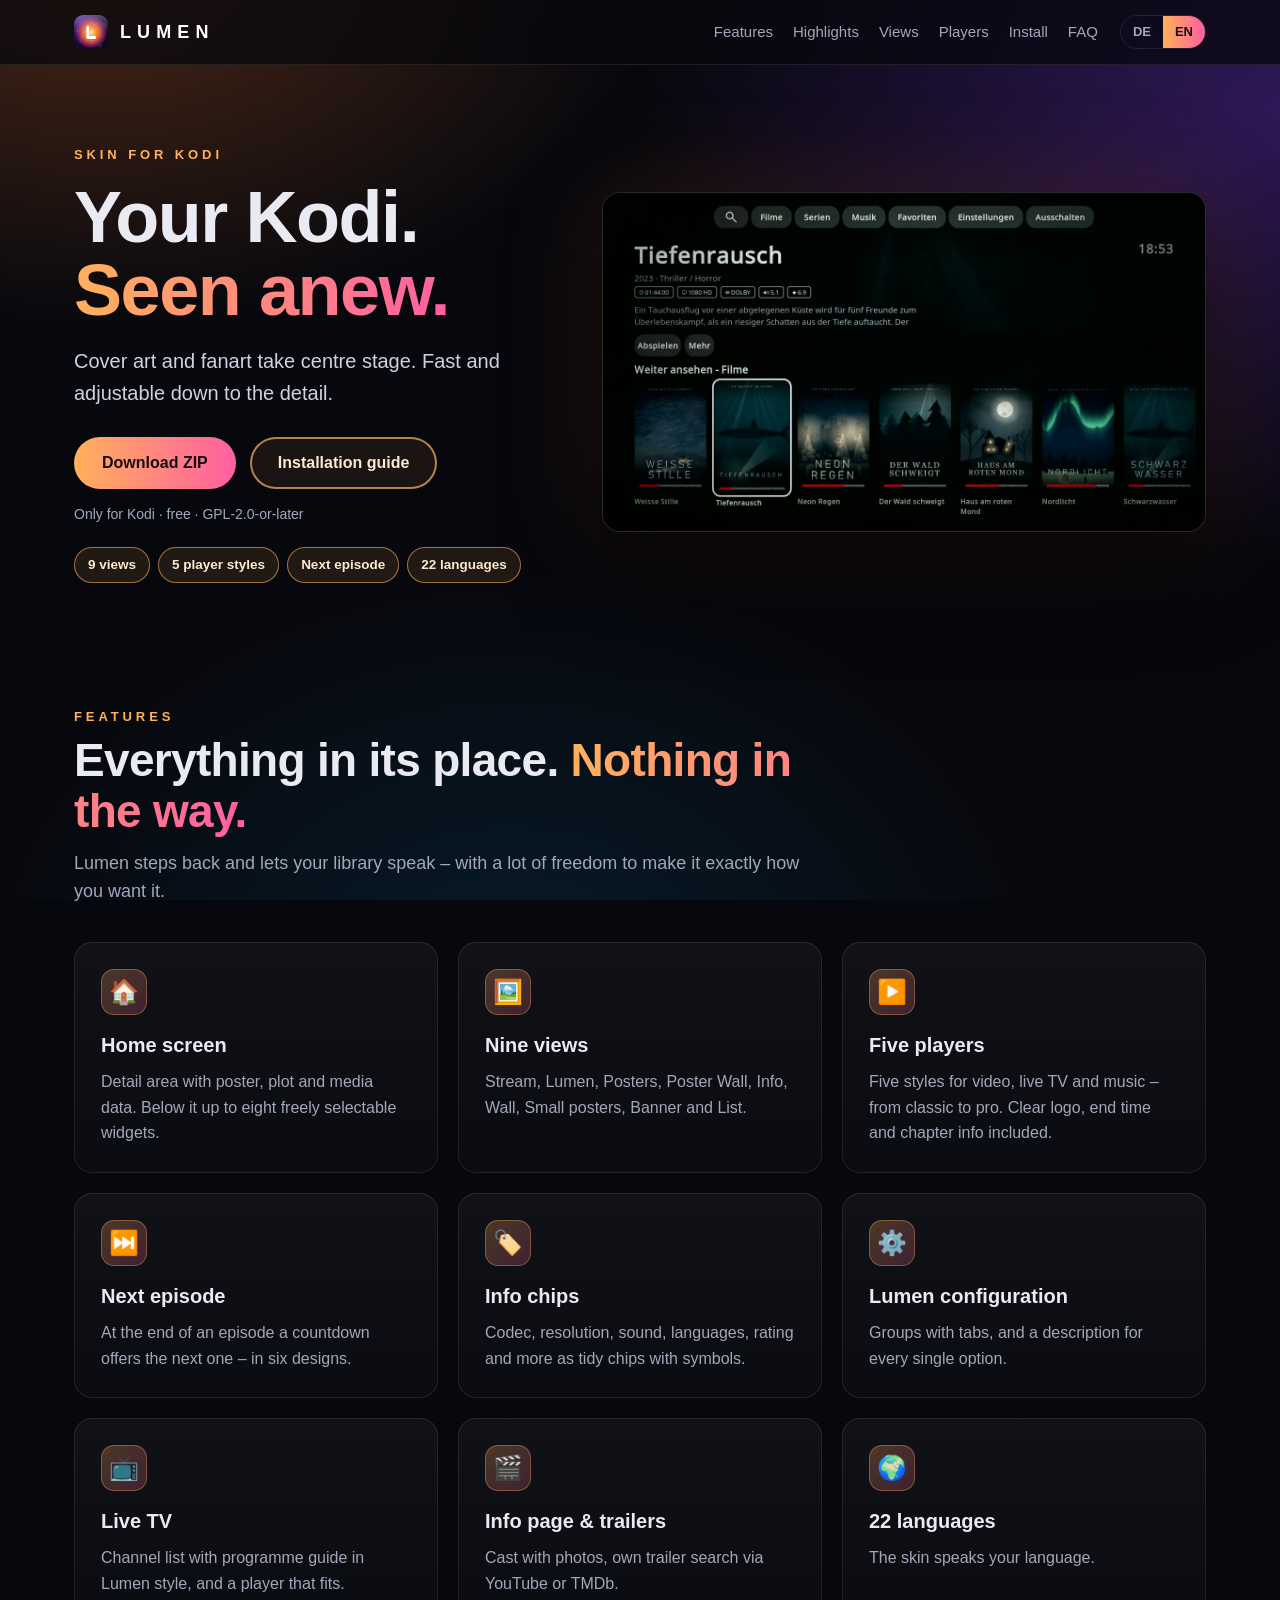
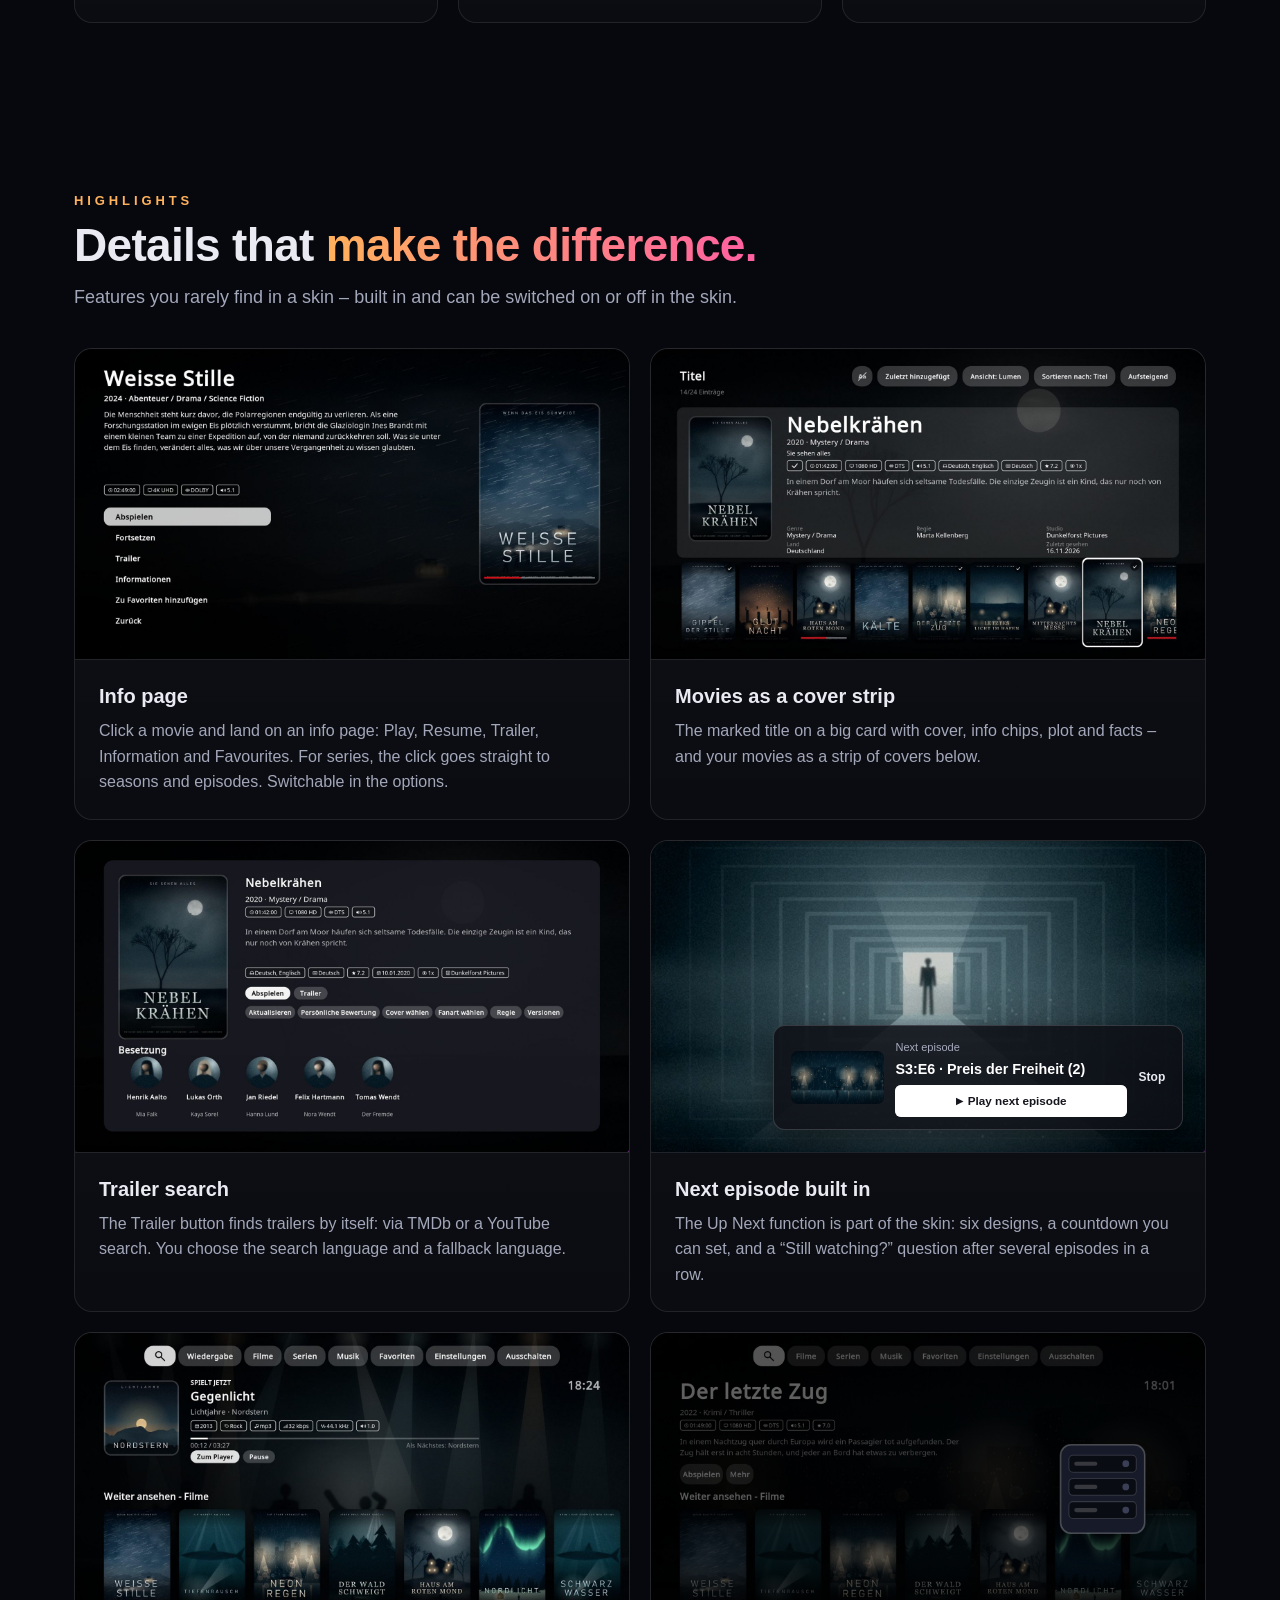
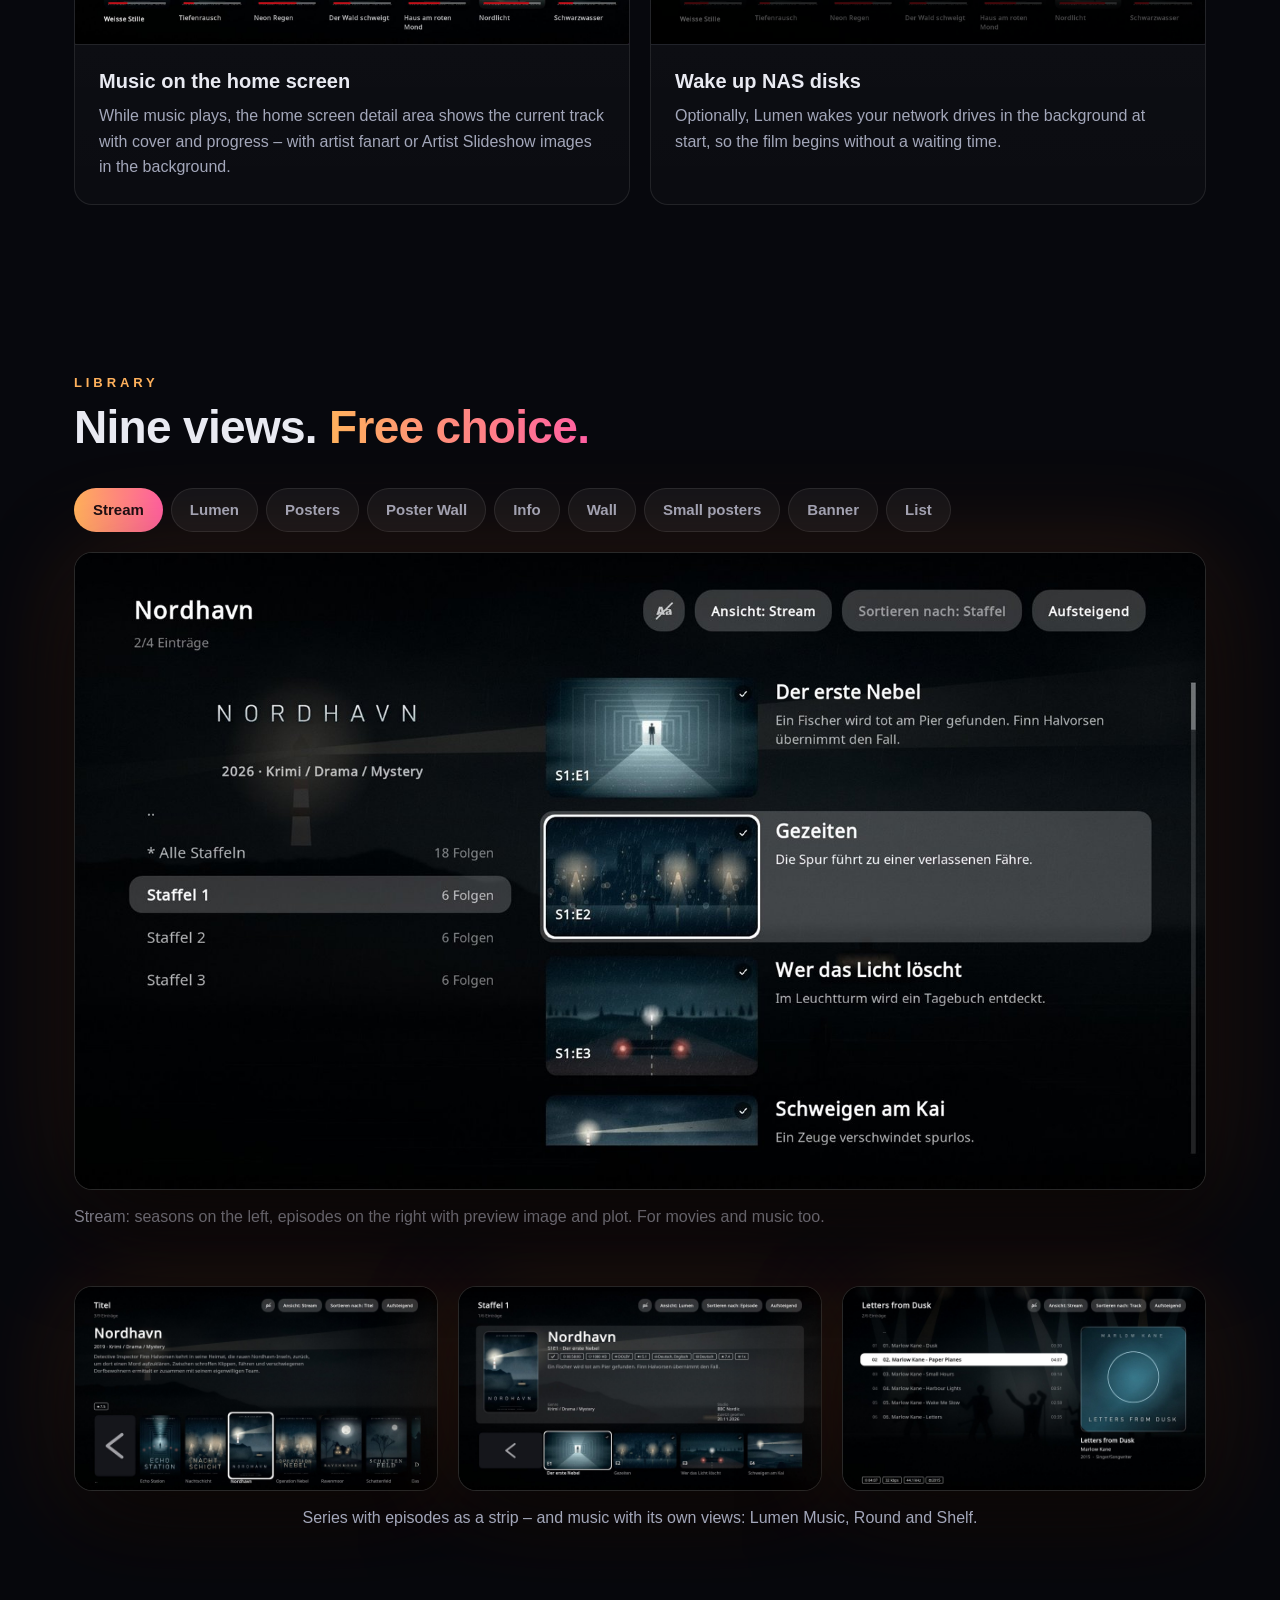
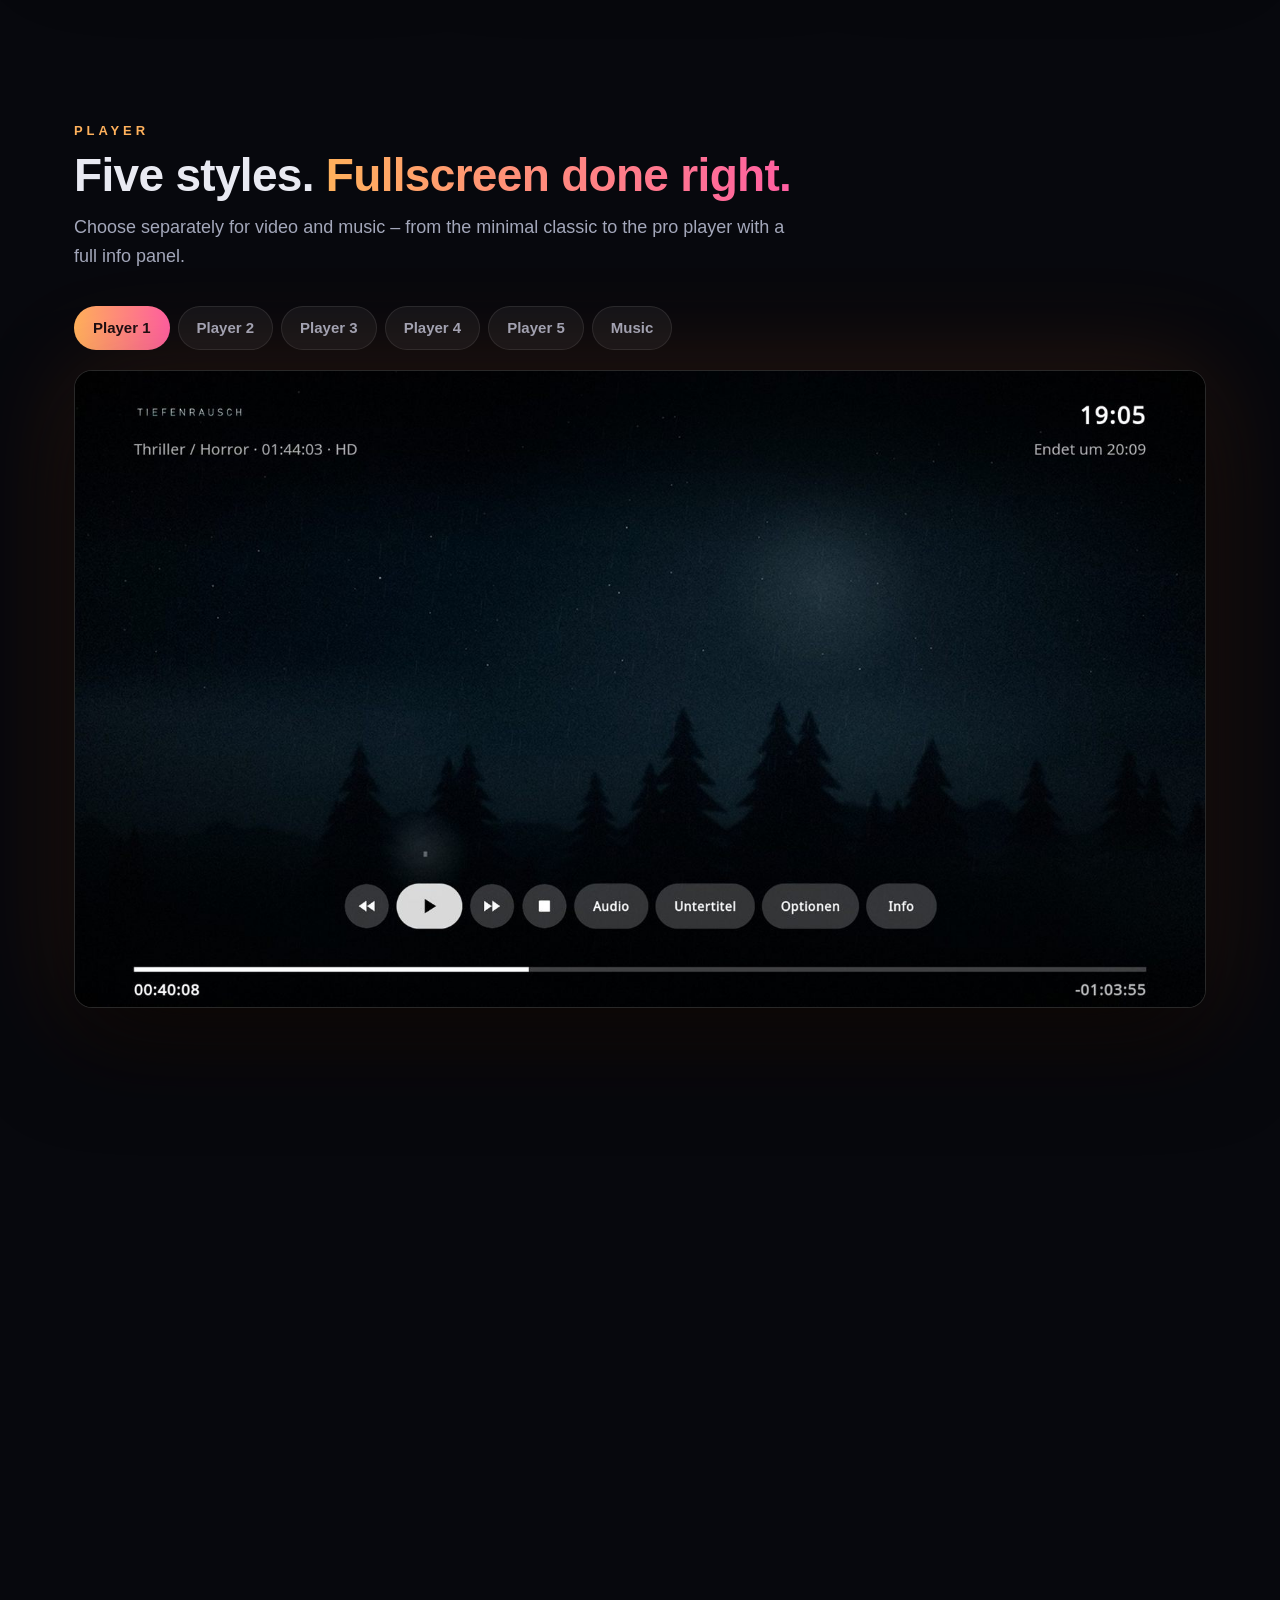
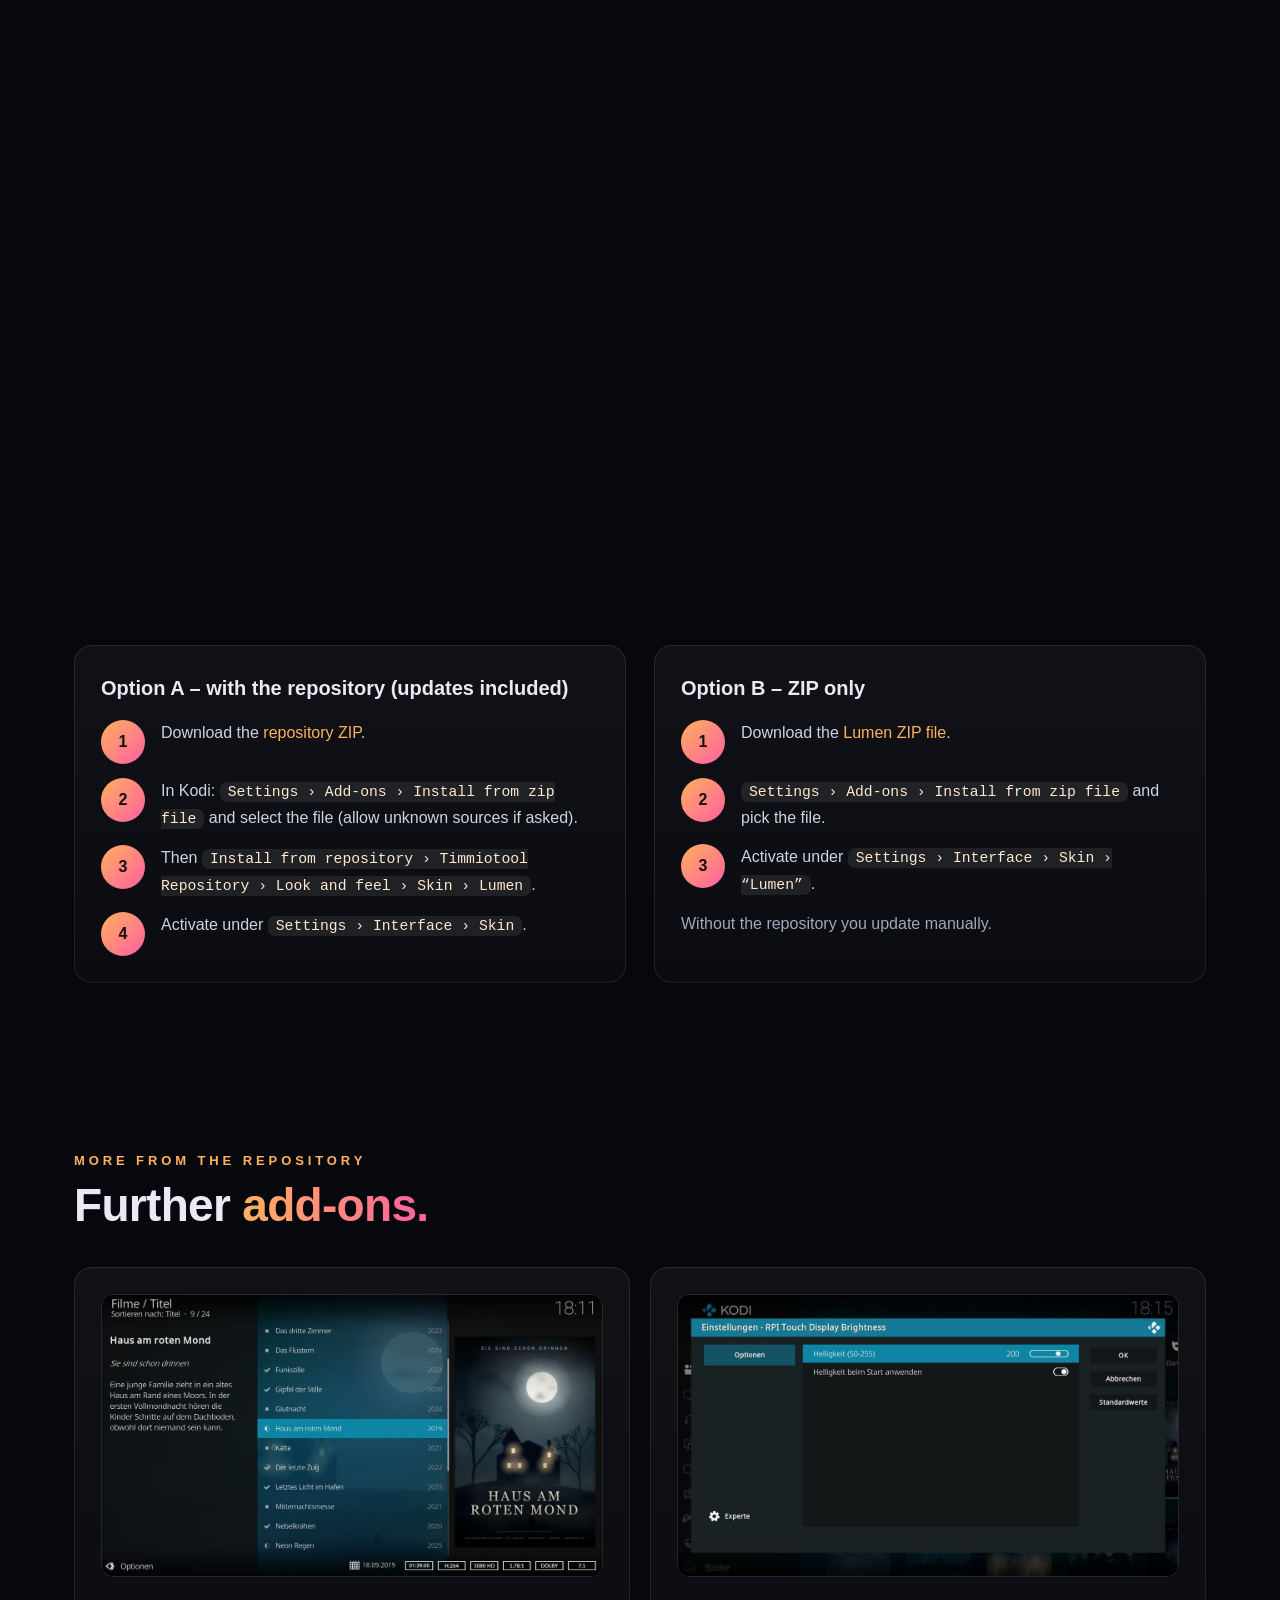
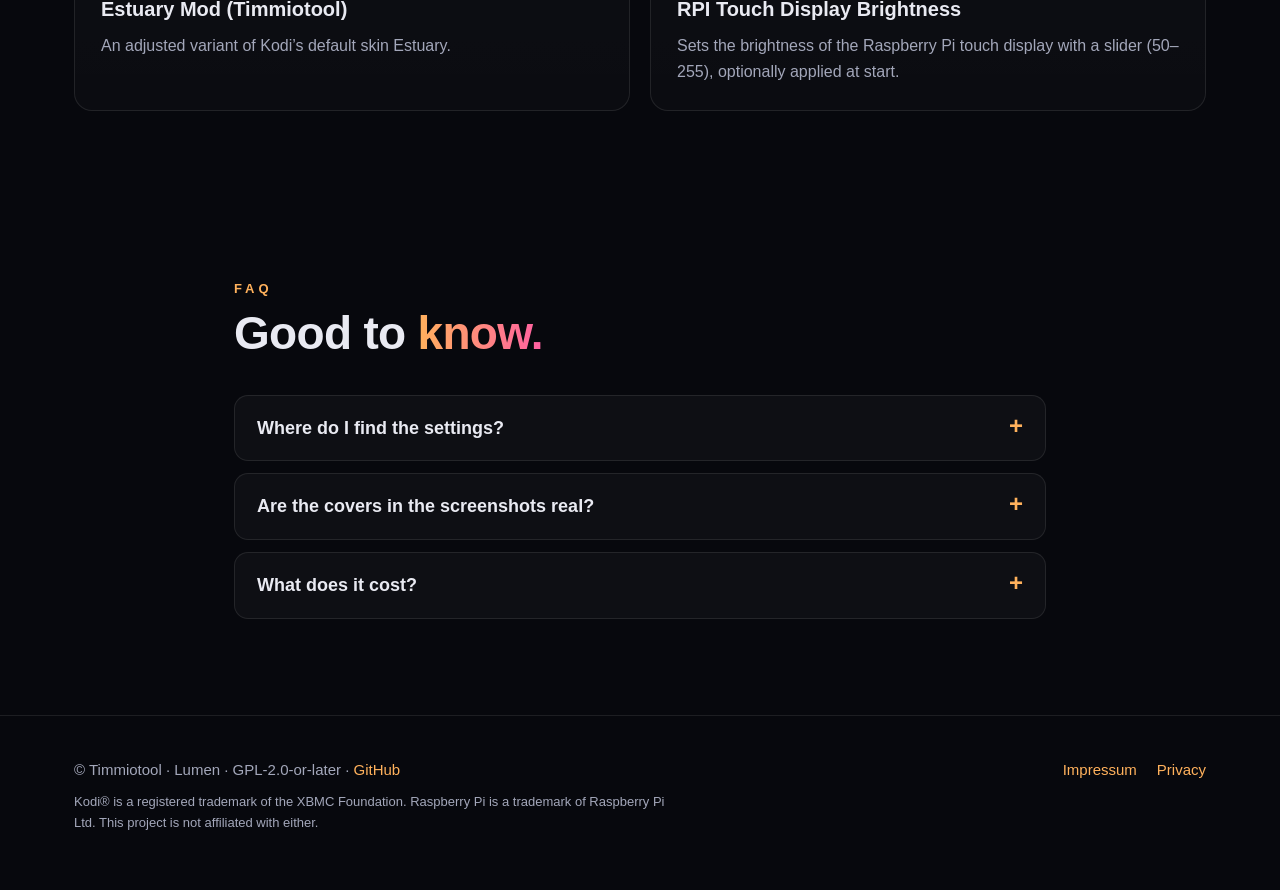
==== commit b9f5648b: "Add files via upload" ====
--- a/index.html
+++ b/index.html
@@ -35,7 +35,7 @@
     <h1 data-en="Your Kodi.<br><b>Seen anew.</b>">Dein Kodi.<br><b>Neu gesehen.</b></h1>
     <p class="lead" data-en="Cover art and fanart take centre stage. Fast and adjustable down to the detail.">Cover und Fanart im Mittelpunkt. Schnell und bis ins Detail einstellbar.</p>
     <div class="cta">
-      <a class="btn p" href="https://timmiotool.github.io/kodi-repo/skin.lumen/skin.lumen-1.6.02.zip" data-en="Download ZIP">ZIP herunterladen</a>
+      <a class="btn p" href="https://timmiotool.github.io/kodi-repo/skin.lumen/skin.lumen-1.6.04.zip" data-en="Download ZIP">ZIP herunterladen</a>
       <a class="btn s" href="#install" data-en="Installation guide">Installationsanleitung</a>
     </div>
     <p class="meta" data-en="Only for Kodi · free · GPL-2.0-or-later">Nur für Kodi · kostenlos · GPL-2.0-or-later</p>
@@ -150,7 +150,7 @@
       </div></div>
     <div class="card reveal"><h3 data-en="Option B – ZIP only">Variante B – nur die ZIP-Datei</h3>
       <div class="steps" style="margin-top:16px">
-        <div class="step"><p data-en="Download the <a href='https://timmiotool.github.io/kodi-repo/skin.lumen/skin.lumen-1.6.02.zip'>Lumen ZIP file</a>.">Lade die <a href="https://timmiotool.github.io/kodi-repo/skin.lumen/skin.lumen-1.6.02.zip">Lumen-ZIP-Datei</a> herunter.</p></div>
+        <div class="step"><p data-en="Download the <a href='https://timmiotool.github.io/kodi-repo/skin.lumen/skin.lumen-1.6.04.zip'>Lumen ZIP file</a>.">Lade die <a href="https://timmiotool.github.io/kodi-repo/skin.lumen/skin.lumen-1.6.04.zip">Lumen-ZIP-Datei</a> herunter.</p></div>
         <div class="step"><p data-en="<code>Settings › Add-ons › Install from zip file</code> and pick the file.">Unter <code>Einstellungen › Add-ons › Aus ZIP-Datei installieren</code> die Datei wählen.</p></div>
         <div class="step"><p data-en="Activate under <code>Settings › Interface › Skin › “Lumen”</code>.">Unter <code>Einstellungen › Oberfläche › Skin</code> „Lumen“ aktivieren.</p></div>
       </div>
